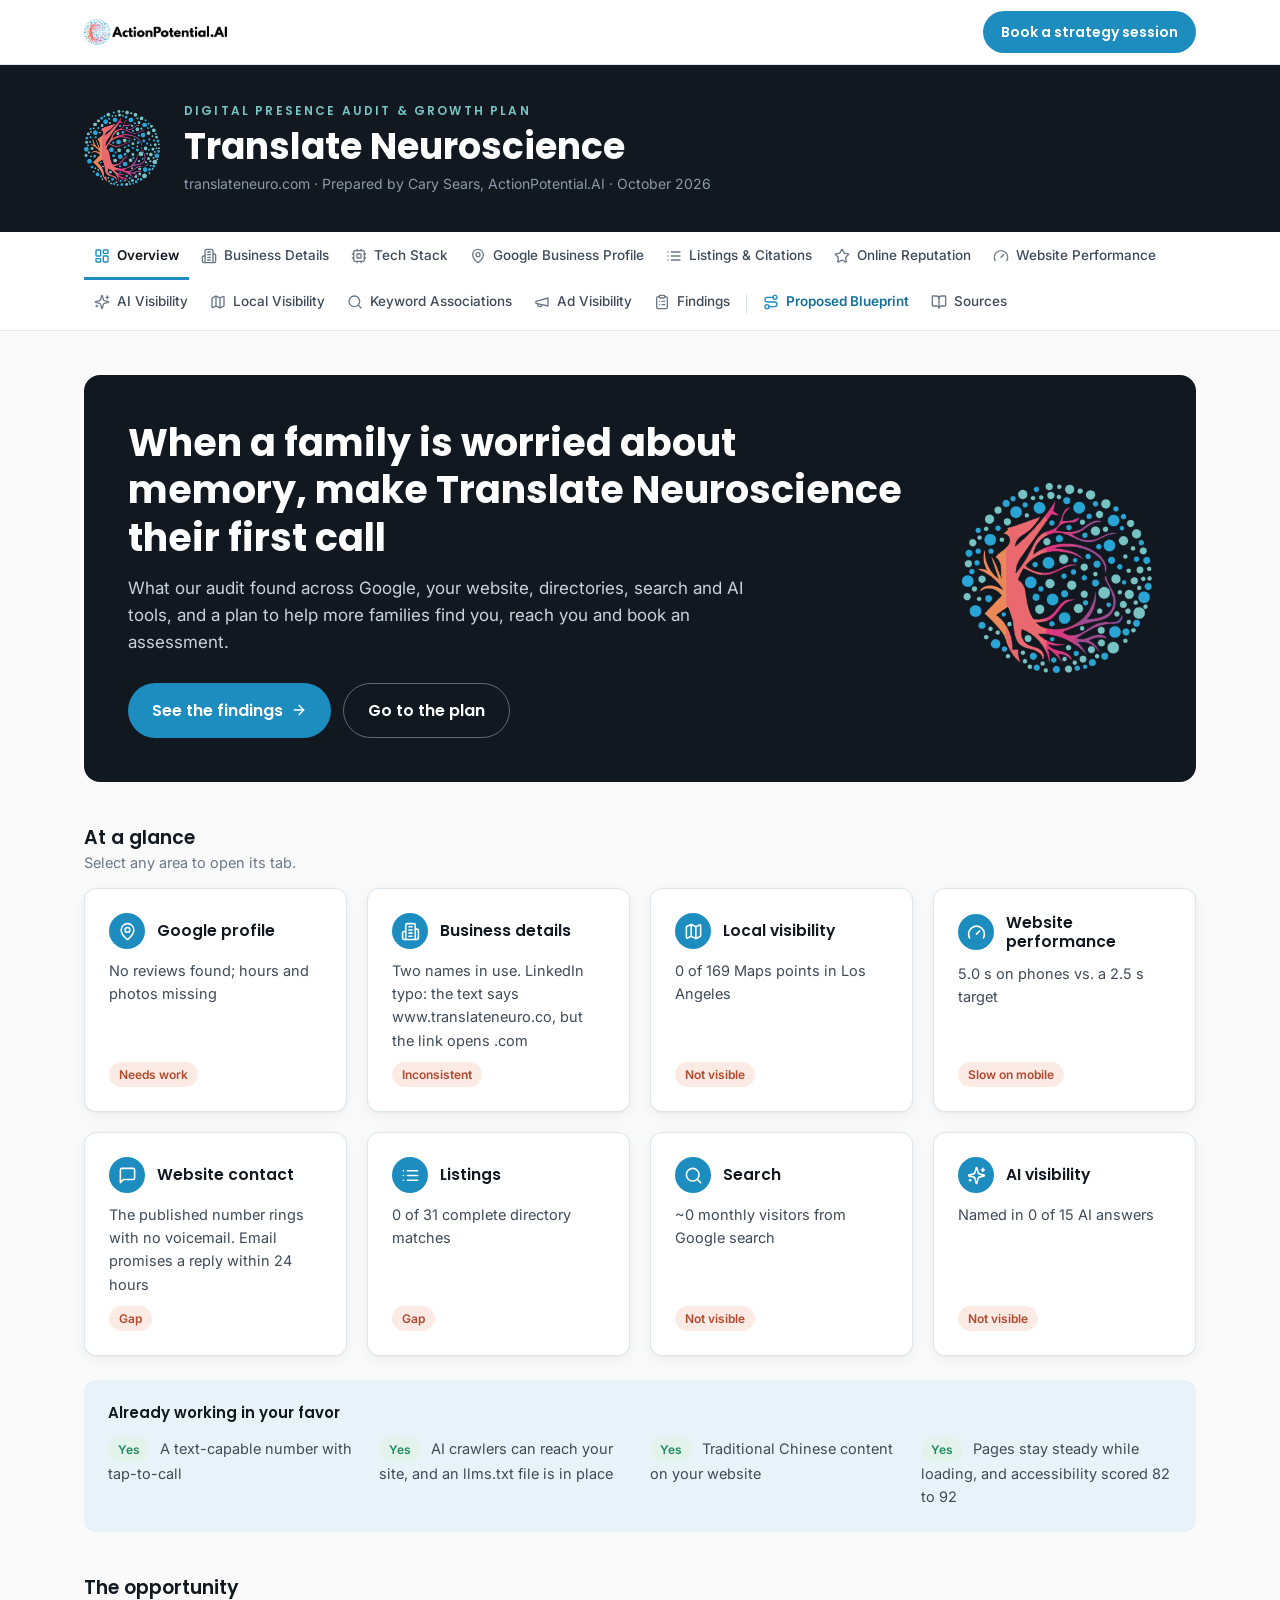
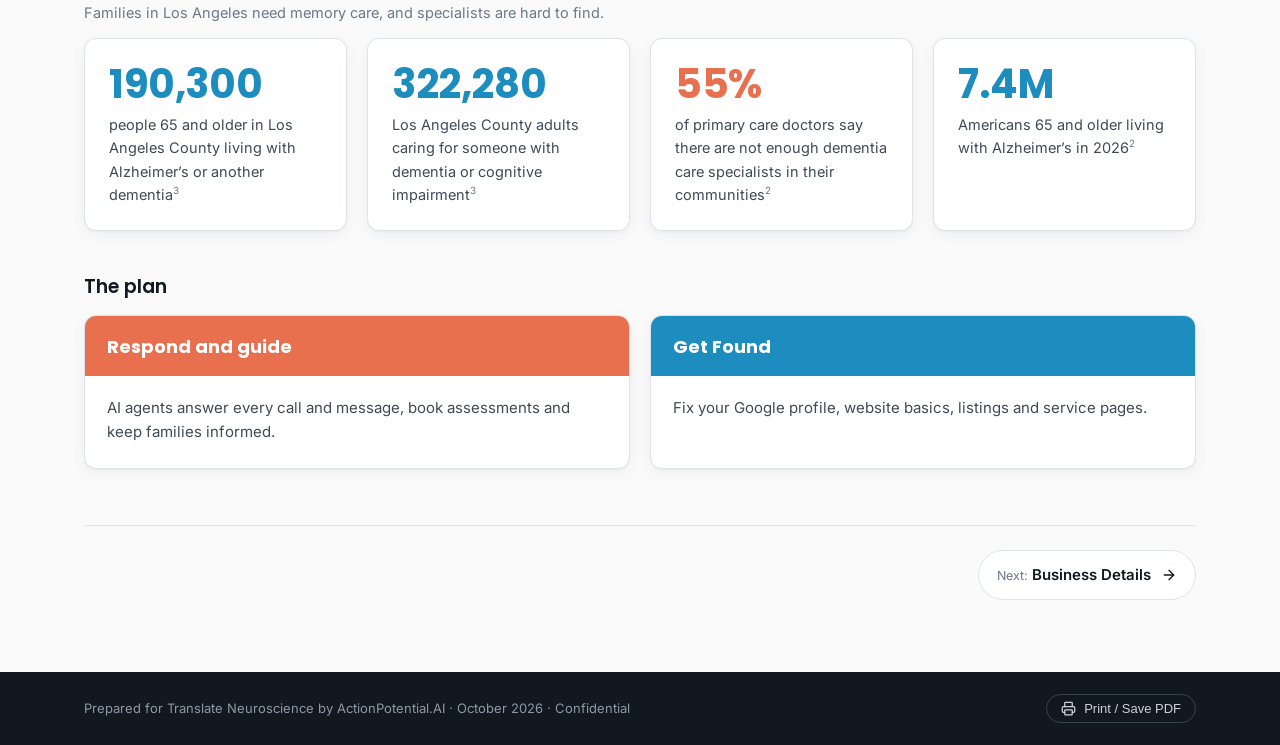
==== index.html @ d9870abd "Get Found banner: 'neurological care' only '...respect how patients actually search for psychiatric " ====
<!doctype html>
<html lang="en" class="no-js">
<head>
  <meta charset="utf-8">
  <meta name="viewport" content="width=device-width, initial-scale=1">
  <title>Translate Neuroscience · Audit &amp; Growth Plan · ActionPotential.AI</title>
  <meta name="description" content="Digital presence audit and growth plan for Translate Neuroscience, prepared by ActionPotential.AI.">
  <meta name="robots" content="noindex, nofollow, noarchive">
  <meta property="og:title" content="Translate Neuroscience · Audit & Growth Plan">
  <meta property="og:description" content="Audit findings and a plan to help more families find, reach and book Translate Neuroscience.">
  <meta property="og:type" content="website">
  <link rel="icon" type="image/png" href="assets/img/mark.png">
  <link rel="preconnect" href="https://fonts.googleapis.com">
  <link rel="preconnect" href="https://fonts.gstatic.com" crossorigin>
  <link href="https://fonts.googleapis.com/css2?family=Inter:wght@400;500;600&family=Poppins:wght@600;700&display=swap" rel="stylesheet">
  <link rel="stylesheet" href="assets/css/styles.css">
</head>
<body>

<!-- ICON SPRITE (Lucide, ISC license). Use: <svg class="icon"><use href="#i-NAME"/></svg> -->
<svg xmlns="http://www.w3.org/2000/svg" style="display:none" aria-hidden="true">
  <symbol id="i-layout-dashboard" viewBox="0 0 24 24"><rect width="7" height="9" x="3" y="3" rx="1" /> <rect width="7" height="5" x="14" y="3" rx="1" /> <rect width="7" height="9" x="14" y="12" rx="1" /> <rect width="7" height="5" x="3" y="16" rx="1" /></symbol>
  <symbol id="i-building-2" viewBox="0 0 24 24"><path d="M6 22V4a2 2 0 0 1 2-2h8a2 2 0 0 1 2 2v18Z" /> <path d="M6 12H4a2 2 0 0 0-2 2v6a2 2 0 0 0 2 2h2" /> <path d="M18 9h2a2 2 0 0 1 2 2v9a2 2 0 0 1-2 2h-2" /> <path d="M10 6h4" /> <path d="M10 10h4" /> <path d="M10 14h4" /> <path d="M10 18h4" /></symbol>
  <symbol id="i-cpu" viewBox="0 0 24 24"><rect width="16" height="16" x="4" y="4" rx="2" /> <rect width="6" height="6" x="9" y="9" rx="1" /> <path d="M15 2v2" /> <path d="M15 20v2" /> <path d="M2 15h2" /> <path d="M2 9h2" /> <path d="M20 15h2" /> <path d="M20 9h2" /> <path d="M9 2v2" /> <path d="M9 20v2" /></symbol>
  <symbol id="i-map-pin" viewBox="0 0 24 24"><path d="M20 10c0 4.993-5.539 10.193-7.399 11.799a1 1 0 0 1-1.202 0C9.539 20.193 4 14.993 4 10a8 8 0 0 1 16 0" /> <circle cx="12" cy="10" r="3" /></symbol>
  <symbol id="i-list" viewBox="0 0 24 24"><path d="M3 12h.01" /> <path d="M3 18h.01" /> <path d="M3 6h.01" /> <path d="M8 12h13" /> <path d="M8 18h13" /> <path d="M8 6h13" /></symbol>
  <symbol id="i-star" viewBox="0 0 24 24"><path d="M11.525 2.295a.53.53 0 0 1 .95 0l2.31 4.679a2.123 2.123 0 0 0 1.595 1.16l5.166.756a.53.53 0 0 1 .294.904l-3.736 3.638a2.123 2.123 0 0 0-.611 1.878l.882 5.14a.53.53 0 0 1-.771.56l-4.618-2.428a2.122 2.122 0 0 0-1.973 0L6.396 21.01a.53.53 0 0 1-.77-.56l.881-5.139a2.122 2.122 0 0 0-.611-1.879L2.16 9.795a.53.53 0 0 1 .294-.906l5.165-.755a2.122 2.122 0 0 0 1.597-1.16z" /></symbol>
  <symbol id="i-gauge" viewBox="0 0 24 24"><path d="m12 14 4-4" /> <path d="M3.34 19a10 10 0 1 1 17.32 0" /></symbol>
  <symbol id="i-sparkles" viewBox="0 0 24 24"><path d="M9.937 15.5A2 2 0 0 0 8.5 14.063l-6.135-1.582a.5.5 0 0 1 0-.962L8.5 9.936A2 2 0 0 0 9.937 8.5l1.582-6.135a.5.5 0 0 1 .963 0L14.063 8.5A2 2 0 0 0 15.5 9.937l6.135 1.581a.5.5 0 0 1 0 .964L15.5 14.063a2 2 0 0 0-1.437 1.437l-1.582 6.135a.5.5 0 0 1-.963 0z" /> <path d="M20 3v4" /> <path d="M22 5h-4" /> <path d="M4 17v2" /> <path d="M5 18H3" /></symbol>
  <symbol id="i-map" viewBox="0 0 24 24"><path d="M14.106 5.553a2 2 0 0 0 1.788 0l3.659-1.83A1 1 0 0 1 21 4.619v12.764a1 1 0 0 1-.553.894l-4.553 2.277a2 2 0 0 1-1.788 0l-4.212-2.106a2 2 0 0 0-1.788 0l-3.659 1.83A1 1 0 0 1 3 19.381V6.618a1 1 0 0 1 .553-.894l4.553-2.277a2 2 0 0 1 1.788 0z" /> <path d="M15 5.764v15" /> <path d="M9 3.236v15" /></symbol>
  <symbol id="i-search" viewBox="0 0 24 24"><circle cx="11" cy="11" r="8" /> <path d="m21 21-4.3-4.3" /></symbol>
  <symbol id="i-clipboard-list" viewBox="0 0 24 24"><rect width="8" height="4" x="8" y="2" rx="1" ry="1" /> <path d="M16 4h2a2 2 0 0 1 2 2v14a2 2 0 0 1-2 2H6a2 2 0 0 1-2-2V6a2 2 0 0 1 2-2h2" /> <path d="M12 11h4" /> <path d="M12 16h4" /> <path d="M8 11h.01" /> <path d="M8 16h.01" /></symbol>
  <symbol id="i-megaphone" viewBox="0 0 24 24"><path d="m3 11 18-5v12L3 14v-3z" /> <path d="M11.6 16.8a3 3 0 1 1-5.8-1.6" /></symbol>
  <symbol id="i-route" viewBox="0 0 24 24"><circle cx="6" cy="19" r="3" /> <path d="M9 19h8.5a3.5 3.5 0 0 0 0-7h-11a3.5 3.5 0 0 1 0-7H15" /> <circle cx="18" cy="5" r="3" /></symbol>
  <symbol id="i-book-open" viewBox="0 0 24 24"><path d="M12 7v14" /> <path d="M3 18a1 1 0 0 1-1-1V4a1 1 0 0 1 1-1h5a4 4 0 0 1 4 4 4 4 0 0 1 4-4h5a1 1 0 0 1 1 1v13a1 1 0 0 1-1 1h-6a3 3 0 0 0-3 3 3 3 0 0 0-3-3z" /></symbol>
  <symbol id="i-message-square" viewBox="0 0 24 24"><path d="M21 15a2 2 0 0 1-2 2H7l-4 4V5a2 2 0 0 1 2-2h14a2 2 0 0 1 2 2z" /></symbol>
  <symbol id="i-link" viewBox="0 0 24 24"><path d="M10 13a5 5 0 0 0 7.54.54l3-3a5 5 0 0 0-7.07-7.07l-1.72 1.71" /> <path d="M14 11a5 5 0 0 0-7.54-.54l-3 3a5 5 0 0 0 7.07 7.07l1.71-1.71" /></symbol>
  <symbol id="i-code-xml" viewBox="0 0 24 24"><path d="m18 16 4-4-4-4" /> <path d="m6 8-4 4 4 4" /> <path d="m14.5 4-5 16" /></symbol>
  <symbol id="i-phone" viewBox="0 0 24 24"><path d="M22 16.92v3a2 2 0 0 1-2.18 2 19.79 19.79 0 0 1-8.63-3.07 19.5 19.5 0 0 1-6-6 19.79 19.79 0 0 1-3.07-8.67A2 2 0 0 1 4.11 2h3a2 2 0 0 1 2 1.72 12.84 12.84 0 0 0 .7 2.81 2 2 0 0 1-.45 2.11L8.09 9.91a16 16 0 0 0 6 6l1.27-1.27a2 2 0 0 1 2.11-.45 12.84 12.84 0 0 0 2.81.7A2 2 0 0 1 22 16.92z" /></symbol>
  <symbol id="i-message-circle" viewBox="0 0 24 24"><path d="M7.9 20A9 9 0 1 0 4 16.1L2 22Z" /></symbol>
  <symbol id="i-globe" viewBox="0 0 24 24"><circle cx="12" cy="12" r="10" /> <path d="M12 2a14.5 14.5 0 0 0 0 20 14.5 14.5 0 0 0 0-20" /> <path d="M2 12h20" /></symbol>
  <symbol id="i-pen-line" viewBox="0 0 24 24"><path d="M12 20h9" /> <path d="M16.376 3.622a1 1 0 0 1 3.002 3.002L7.368 18.635a2 2 0 0 1-.855.506l-2.872.838a.5.5 0 0 1-.62-.62l.838-2.872a2 2 0 0 1 .506-.854z" /></symbol>
  <symbol id="i-inbox" viewBox="0 0 24 24"><polyline points="22 12 16 12 14 15 10 15 8 12 2 12" /> <path d="M5.45 5.11 2 12v6a2 2 0 0 0 2 2h16a2 2 0 0 0 2-2v-6l-3.45-6.89A2 2 0 0 0 16.76 4H7.24a2 2 0 0 0-1.79 1.11z" /></symbol>
  <symbol id="i-calendar-check" viewBox="0 0 24 24"><path d="M8 2v4" /> <path d="M16 2v4" /> <rect width="18" height="18" x="3" y="4" rx="2" /> <path d="M3 10h18" /> <path d="m9 16 2 2 4-4" /></symbol>
  <symbol id="i-users" viewBox="0 0 24 24"><path d="M16 21v-2a4 4 0 0 0-4-4H6a4 4 0 0 0-4 4v2" /> <circle cx="9" cy="7" r="4" /> <path d="M22 21v-2a4 4 0 0 0-3-3.87" /> <path d="M16 3.13a4 4 0 0 1 0 7.75" /></symbol>
  <symbol id="i-heart-handshake" viewBox="0 0 24 24"><path d="M19 14c1.49-1.46 3-3.21 3-5.5A5.5 5.5 0 0 0 16.5 3c-1.76 0-3 .5-4.5 2-1.5-1.5-2.74-2-4.5-2A5.5 5.5 0 0 0 2 8.5c0 2.3 1.5 4.05 3 5.5l7 7Z" /> <path d="M12 5 9.04 7.96a2.17 2.17 0 0 0 0 3.08c.82.82 2.13.85 3 .07l2.07-1.9a2.82 2.82 0 0 1 3.79 0l2.96 2.66" /> <path d="m18 15-2-2" /> <path d="m15 18-2-2" /></symbol>
  <symbol id="i-refresh-cw" viewBox="0 0 24 24"><path d="M3 12a9 9 0 0 1 9-9 9.75 9.75 0 0 1 6.74 2.74L21 8" /> <path d="M21 3v5h-5" /> <path d="M21 12a9 9 0 0 1-9 9 9.75 9.75 0 0 1-6.74-2.74L3 16" /> <path d="M8 16H3v5" /></symbol>
  <symbol id="i-bell" viewBox="0 0 24 24"><path d="M6 8a6 6 0 0 1 12 0c0 7 3 9 3 9H3s3-2 3-9" /> <path d="M10.3 21a1.94 1.94 0 0 0 3.4 0" /></symbol>
  <symbol id="i-stethoscope" viewBox="0 0 24 24"><path d="M11 2v2" /> <path d="M5 2v2" /> <path d="M5 3H4a2 2 0 0 0-2 2v4a6 6 0 0 0 12 0V5a2 2 0 0 0-2-2h-1" /> <path d="M8 15a6 6 0 0 0 12 0v-3" /> <circle cx="20" cy="10" r="2" /></symbol>
  <symbol id="i-languages" viewBox="0 0 24 24"><path d="m5 8 6 6" /> <path d="m4 14 6-6 2-3" /> <path d="M2 5h12" /> <path d="M7 2h1" /> <path d="m22 22-5-10-5 10" /> <path d="M14 18h6" /></symbol>
  <symbol id="i-check" viewBox="0 0 24 24"><path d="M20 6 9 17l-5-5" /></symbol>
  <symbol id="i-minus" viewBox="0 0 24 24"><path d="M5 12h14" /></symbol>
  <symbol id="i-headset" viewBox="0 0 24 24"><path d="M3 11h3a2 2 0 0 1 2 2v3a2 2 0 0 1-2 2H5a2 2 0 0 1-2-2v-5Zm0 0a9 9 0 1 1 18 0m0 0v5a2 2 0 0 1-2 2h-1a2 2 0 0 1-2-2v-3a2 2 0 0 1 2-2h3Z" /> <path d="M21 16v2a4 4 0 0 1-4 4h-5" /></symbol>
  <symbol id="i-wrench" viewBox="0 0 24 24"><path d="M14.7 6.3a1 1 0 0 0 0 1.4l1.6 1.6a1 1 0 0 0 1.4 0l3.77-3.77a6 6 0 0 1-7.94 7.94l-6.91 6.91a2.12 2.12 0 0 1-3-3l6.91-6.91a6 6 0 0 1 7.94-7.94l-3.76 3.76z" /></symbol>
  <symbol id="i-chart-line" viewBox="0 0 24 24"><path d="M3 3v16a2 2 0 0 0 2 2h16" /> <path d="m19 9-5 5-4-4-3 3" /></symbol>
  <symbol id="i-shield-check" viewBox="0 0 24 24"><path d="M20 13c0 5-3.5 7.5-7.66 8.95a1 1 0 0 1-.67-.01C7.5 20.5 4 18 4 13V6a1 1 0 0 1 1-1c2 0 4.5-1.2 6.24-2.72a1.17 1.17 0 0 1 1.52 0C14.51 3.81 17 5 19 5a1 1 0 0 1 1 1z" /> <path d="m9 12 2 2 4-4" /></symbol>
  <symbol id="i-clock" viewBox="0 0 24 24"><circle cx="12" cy="12" r="10" /> <polyline points="12 6 12 12 16 14" /></symbol>
  <symbol id="i-image" viewBox="0 0 24 24"><rect width="18" height="18" x="3" y="3" rx="2" /> <circle cx="9" cy="9" r="2" /> <path d="m21 15-3.086-3.086a2 2 0 0 0-2.828 0L6 21" /></symbol>
  <symbol id="i-circle-help" viewBox="0 0 24 24"><circle cx="12" cy="12" r="10" /> <path d="M9.09 9a3 3 0 0 1 5.83 1c0 2-3 3-3 3" /> <path d="M12 17h.01" /></symbol>
  <symbol id="i-badge-check" viewBox="0 0 24 24"><path d="M3.85 8.62a4 4 0 0 1 4.78-4.77 4 4 0 0 1 6.74 0 4 4 0 0 1 4.78 4.78 4 4 0 0 1 0 6.74 4 4 0 0 1-4.77 4.78 4 4 0 0 1-6.75 0 4 4 0 0 1-4.78-4.77 4 4 0 0 1 0-6.76Z" /> <path d="m9 12 2 2 4-4" /></symbol>
  <symbol id="i-share-2" viewBox="0 0 24 24"><circle cx="18" cy="5" r="3" /> <circle cx="6" cy="12" r="3" /> <circle cx="18" cy="19" r="3" /> <line x1="8.59" x2="15.42" y1="13.51" y2="17.49" /> <line x1="15.41" x2="8.59" y1="6.51" y2="10.49" /></symbol>
  <symbol id="i-printer" viewBox="0 0 24 24"><path d="M6 18H4a2 2 0 0 1-2-2v-5a2 2 0 0 1 2-2h16a2 2 0 0 1 2 2v5a2 2 0 0 1-2 2h-2" /> <path d="M6 9V3a1 1 0 0 1 1-1h10a1 1 0 0 1 1 1v6" /> <rect x="6" y="14" width="12" height="8" rx="1" /></symbol>
  <symbol id="i-arrow-right" viewBox="0 0 24 24"><path d="M5 12h14" /> <path d="m12 5 7 7-7 7" /></symbol>
  <symbol id="i-arrow-left" viewBox="0 0 24 24"><path d="m12 19-7-7 7-7" /> <path d="M19 12H5" /></symbol>
</svg>

<!-- ===================== HEADER ===================== -->
<div class="topbar">
  <div class="wrap">
    <a class="logo" href="#overview" aria-label="ActionPotential.AI, go to Overview"><img src="assets/img/logo-wordmark.png" alt="ActionPotential.AI" width="800" height="145"></a>
    <a class="btn" href="https://link.actionpotential.ai/widget/booking/ksD7NPYqg5JoFugUIJnm" target="_blank" rel="noopener">Book a strategy session</a>
  </div>
</div>

<header class="client-band">
  <div class="wrap">
    <img class="mark" src="assets/img/mark.png" alt="" width="300" height="299">
    <div>
      <div class="kicker">Digital presence audit &amp; growth plan</div>
      <h1>Translate Neuroscience</h1>
      <p class="meta">translateneuro.com · Prepared by Cary Sears, ActionPotential.AI · October 2026</p>
    </div>
  </div>
</header>

<!-- ===================== TABS ===================== -->
<div class="tabs">
  <div class="wrap">
    <div class="tablist" role="tablist" aria-label="Report sections">
      <a class="tab" role="tab" href="#overview"><svg class="icon"><use href="#i-layout-dashboard"/></svg>Overview</a>
      <a class="tab" role="tab" href="#business"><svg class="icon"><use href="#i-building-2"/></svg>Business Details</a>
      <a class="tab" role="tab" href="#tech"><svg class="icon"><use href="#i-cpu"/></svg>Tech Stack</a>
      <a class="tab" role="tab" href="#gbp"><svg class="icon"><use href="#i-map-pin"/></svg>Google Business Profile</a>
      <a class="tab" role="tab" href="#listings"><svg class="icon"><use href="#i-list"/></svg>Listings &amp; Citations</a>
      <a class="tab" role="tab" href="#reputation"><svg class="icon"><use href="#i-star"/></svg>Online Reputation</a>
      <a class="tab" role="tab" href="#performance"><svg class="icon"><use href="#i-gauge"/></svg>Website Performance</a>
      <a class="tab" role="tab" href="#ai"><svg class="icon"><use href="#i-sparkles"/></svg>AI Visibility</a>
      <a class="tab" role="tab" href="#local"><svg class="icon"><use href="#i-map"/></svg>Local Visibility</a>
      <a class="tab" role="tab" href="#keywords"><svg class="icon"><use href="#i-search"/></svg>Keyword Associations</a>
      <a class="tab" role="tab" href="#ads"><svg class="icon"><use href="#i-megaphone"/></svg>Ad Visibility</a>
      <a class="tab" role="tab" href="#findings"><svg class="icon"><use href="#i-clipboard-list"/></svg>Findings</a>
      <span class="tab-sep" aria-hidden="true"></span>
      <a class="tab plan" role="tab" href="#blueprint"><svg class="icon"><use href="#i-route"/></svg>Proposed Blueprint</a>
      <a class="tab" role="tab" href="#sources"><svg class="icon"><use href="#i-book-open"/></svg>Sources</a>
    </div>
  </div>
</div>

<main>
<div class="wrap">

<!-- =========================================================
     TAB 1 · OVERVIEW
     ========================================================= -->
<section class="panel" id="overview" role="tabpanel">
  <div class="feature">
    <div>
      <h2>When a family is worried about memory, make Translate Neuroscience their first call</h2>
      <p>What our audit found across Google, your website, directories, search and AI tools, and a plan to help more families find you, reach you and book an assessment.</p>
      <div class="actions">
        <a class="btn btn-lg" href="#findings">See the findings <svg class="icon"><use href="#i-arrow-right"/></svg></a>
        <a class="btn btn-lg btn-ghost" href="#blueprint">Go to the plan</a>
      </div>
    </div>
    <img class="mark" src="assets/img/mark.png" alt="" width="300" height="299">
  </div>

  <div class="block">
    <h3 class="block-title">At a glance<small>Select any area to open its tab.</small></h3>
    <div class="grid g-4">
      <a class="card glance" href="#gbp"><div class="gh"><span class="ic sm"><svg class="icon"><use href="#i-map-pin"/></svg></span><h3>Google profile</h3></div><p>No reviews found; hours and photos missing</p><span class="pill warn">Needs work</span></a>
      <a class="card glance" href="#business"><div class="gh"><span class="ic sm"><svg class="icon"><use href="#i-building-2"/></svg></span><h3>Business details</h3></div><p>Two names in use. LinkedIn typo: the text says www.translateneuro.co, but the link opens .com</p><span class="pill warn">Inconsistent</span></a>
      <a class="card glance" href="#local"><div class="gh"><span class="ic sm"><svg class="icon"><use href="#i-map"/></svg></span><h3>Local visibility</h3></div><p>0 of 169 Maps points in Los Angeles</p><span class="pill warn">Not visible</span></a>
      <a class="card glance" href="#performance"><div class="gh"><span class="ic sm"><svg class="icon"><use href="#i-gauge"/></svg></span><h3>Website performance</h3></div><p>5.0&nbsp;s on phones vs. a 2.5&nbsp;s target</p><span class="pill warn">Slow on mobile</span></a>
      <a class="card glance" href="#business"><div class="gh"><span class="ic sm"><svg class="icon"><use href="#i-message-square"/></svg></span><h3>Website contact</h3></div><p>The published number rings with no voicemail. Email promises a reply within 24 hours</p><span class="pill warn">Gap</span></a>
      <a class="card glance" href="#listings"><div class="gh"><span class="ic sm"><svg class="icon"><use href="#i-list"/></svg></span><h3>Listings</h3></div><p>0 of 31 complete directory matches</p><span class="pill warn">Gap</span></a>
      <a class="card glance" href="#keywords"><div class="gh"><span class="ic sm"><svg class="icon"><use href="#i-search"/></svg></span><h3>Search</h3></div><p>~0 monthly visitors from Google search</p><span class="pill warn">Not visible</span></a>
      <a class="card glance" href="#ai"><div class="gh"><span class="ic sm"><svg class="icon"><use href="#i-sparkles"/></svg></span><h3>AI visibility</h3></div><p>Named in 0 of 15 AI answers</p><span class="pill warn">Not visible</span></a>
    </div>

    <div class="why mt-24">
      <h3>Already working in your favor</h3>
      <div class="grid g-4 strengths">
        <p><span class="pill ok">Yes</span> A text-capable number with tap-to-call</p>
        <p><span class="pill ok">Yes</span> AI crawlers can reach your site, and an llms.txt file is in place</p>
        <p><span class="pill ok">Yes</span> Traditional Chinese content on your website</p>
        <p><span class="pill ok">Yes</span> Pages stay steady while loading, and accessibility scored 82 to 92</p>
      </div>
    </div>
  </div>

  <div class="block">
    <h3 class="block-title">The opportunity<small>Families in Los Angeles need memory care, and specialists are hard to find.</small></h3>
    <div class="grid g-4">
      <div class="card stat"><div class="num">190,300</div><div class="label">people 65 and older in Los Angeles County living with Alzheimer’s or another dementia<sup>3</sup></div></div>
      <div class="card stat"><div class="num">322,280</div><div class="label">Los Angeles County adults caring for someone with dementia or cognitive impairment<sup>3</sup></div></div>
      <div class="card stat coral"><div class="num">55%</div><div class="label">of primary care doctors say there are not enough dementia care specialists in their communities<sup>2</sup></div></div>
      <div class="card stat"><div class="num">7.4M</div><div class="label">Americans 65 and older living with Alzheimer’s in 2026<sup>2</sup></div></div>
    </div>
  </div>

  <div class="block">
    <h3 class="block-title">The plan</h3>
    <div class="grid g-2">
      <a class="stage-card s1" href="#blueprint"><div class="head"><h3>Respond and guide</h3></div><div class="content"><p>AI agents answer every call and message, book assessments and keep families informed.</p></div></a>
      <a class="stage-card s2" href="#blueprint"><div class="head"><h3>Get Found</h3></div><div class="content"><p>Fix your Google profile, website basics, listings and service pages.</p></div></a>
    </div>
  </div>

</section>

<!-- =========================================================
     TAB 2 · BUSINESS DETAILS
     ========================================================= -->
<section class="panel" id="business" role="tabpanel">
  <div class="panel-head">
    <div class="eyebrow">From your audit <span class="sep">·</span> Business details</div>
    <h2 class="biz-lead"><span class="biz-lead-line">Business-critical information includes key details that can significantly affect a practice’s performance and reputation.</span><span class="biz-lead-line biz-lead-sub">Here’s a short synopsis of some crucial elements:</span></h2>
  </div>

  <div class="block">
    <h3 class="block-title">Website contact and patient access</h3>
    <div class="split-even">
      <ul class="checks">
        <li class="yes"><span class="mk"><svg class="icon"><use href="#i-check"/></svg></span>Phone number is easy to find</li>
        <li class="yes"><span class="mk"><svg class="icon"><use href="#i-check"/></svg></span>Tap-to-call works on phones</li>
        <li class="yes"><span class="mk"><svg class="icon"><use href="#i-check"/></svg></span>Business number can receive text messages</li>
        <li class="no"><span class="mk"><svg class="icon"><use href="#i-minus"/></svg></span>Chat on your website</li>
        <li class="no"><span class="mk"><svg class="icon"><use href="#i-minus"/></svg></span>An inquiry form visitors can find</li>
        <li class="no"><span class="mk"><svg class="icon"><use href="#i-minus"/></svg></span>A “request an assessment” or booking button</li>
        <li class="no"><span class="mk"><svg class="icon"><use href="#i-minus"/></svg></span>A clear next step on the homepage</li>
        <li class="no"><span class="mk"><svg class="icon"><use href="#i-minus"/></svg></span>Hours are listed as Monday–Friday, 9:00 AM–5:00 PM, with no time zone</li>
        <li class="no"><span class="mk"><svg class="icon"><use href="#i-minus"/></svg></span>A call to (619) 630-8676 goes unanswered and reaches no voicemail.</li>
        <li class="no"><span class="mk"><svg class="icon"><use href="#i-minus"/></svg></span>The contact email, info@translateneuro.com, says “We respond within 24 hours”</li>
      </ul>
      <div class="why">
        <h3>Why it matters</h3>
        <p>Prospective patients or their family members often have questions before they are ready to schedule a consultation. They may be searching the web after hours.</p>
        <p class="mt-16">How fast that first reply comes decides whether you reach them while they are still looking. An MIT study<sup>5</sup> indicated that answering a new inquiry within an hour was nearly 7 times as likely to become a real consultative conversation as waiting another hour, and more than 60 times as likely as waiting 24 hours or longer. The odds of qualifying a lead drop 21-fold if the response time stretches to 30 minutes instead of 5 minutes. The likelihood of connecting with and qualifying a lead decreases by more than 10 times within the first hour of submission. A promise of a reply within 24 hours sits at the slow end of that range, and a number that only rings gives a family no way to leave a message. And when visitors cannot get an immediate response or quickly find what they came for, they rarely wait around: Nielsen Norman Group research found that users typically abandon a web page within 10 to 20 seconds unless it quickly shows them what they are looking for.<sup>14</sup></p>
        <p class="mt-16">AI engines also look for the same things. Our scan rated “send an inquiry” and “book a consultation” as not ready, while “find the phone number” and “start a call” were ready.</p>
        <p class="mt-16">An AI voice agent can answer the phone 24 hours a day, 7 days a week, 365 days a year. On the website, a voice and text concierge can answer immediately, on the same 24/7/365 schedule. Both can answer approved questions, book appointments and follow your escalation protocol. The setup is HIPAA compliant. A HIPAA-compliant web form can respond as soon as someone submits it, so a family is not left hoping for an email back. An embedded calendar lets them schedule a consultation on the site.</p>
      </div>
    </div>
  </div>

  <div class="block">
    <h3 class="block-title">Business identity<small>Critical business contact details that customers use to find and connect with your business. Accurate and consistent information across all touchpoints builds trust and improves customer accessibility. Google, your website and LinkedIn describe the practice in different ways. Google, directories and AI tools match up these details to decide whether listings belong to the same business. When they differ, it is harder for them to connect the pieces.</small></h3>
    <div class="table-wrap">
      <table class="wide">
        <thead><tr><th>Detail</th><th>Website</th><th>Google profile</th><th>LinkedIn</th></tr></thead>
        <tbody>
          <tr><td><span class="area">Name</span></td><td>Translate Neuroscience</td><td>Translate Neuro</td><td>Translate Neuroscience</td></tr>
          <tr><td><span class="area">Web address</span></td><td>translateneuro.com</td><td>translateneuro.com</td><td><a href="https://translateneuro.com/" target="_blank" rel="noopener">www.translateneuro.co</a> — typo; this link opens the .com page</td></tr>
          <tr><td><span class="area">Location</span></td><td>To confirm</td><td>Map pin in the central Sierra Nevada, about 230 miles from USC</td><td>To confirm</td></tr>
          <tr><td><span class="area">How it’s described</span></td><td>Memory assessment, cognitive rehabilitation, brain-health coaching, GUIDE caregiver support</td><td>Category: Health consultant</td><td>Category: Wellness and Fitness Services. Description: Wellness and Fitness Services</td></tr>
        </tbody>
      </table>
    </div>
    <div class="grid g-2 mt-20">
      <div class="card tile"><div class="ic"><svg class="icon"><use href="#i-building-2"/></svg></div><div><h3>LinkedIn</h3><p>Company page found. Typo: the website text says www.translateneuro.co, but the link opens translateneuro.com. Category and description: Wellness and Fitness Services.</p></div></div>
      <div class="card tile"><div class="ic"><svg class="icon"><use href="#i-share-2"/></svg></div><div><h3>Facebook</h3><p>No page found in our search, so no Facebook listing for families or referral partners.</p></div></div>
    </div>
  </div>

</section>

<!-- =========================================================
     TAB 3 · TECH STACK
     ========================================================= -->
<section class="panel" id="tech" role="tabpanel">
  <div class="panel-head">
    <div class="eyebrow">From your audit <span class="sep">·</span> Tech stack</div>
    <h2>Evaluate the foundational tools driving your online marketing efforts.</h2>
    <p class="intro">A robust digital marketing infrastructure is crucial for measuring performance, understanding your audience, and maximizing the return on your marketing investments.</p>
  </div>

  <div class="block">
    <div>
      <h3 class="block-title">Measurement and tracking</h3>
      <ul class="checks">
        <li class="no detail"><span class="mk"><svg class="icon"><use href="#i-minus"/></svg></span><div class="ck"><span class="ck-title">Website analytics (Google Analytics)</span><p>Your website is missing Google Analytics tracking. Without it, you’re potentially missing out on valuable insights about your website visitors, their behaviour, and your site’s performance.</p></div><span class="st">Not detected</span></li>
        <li class="no detail"><span class="mk"><svg class="icon"><use href="#i-minus"/></svg></span><div class="ck"><span class="ck-title">Google Tag Manager</span><p>We noticed that Google Tag Manager is not implemented on your website. This tool could streamline your marketing efforts and make it easier to deploy and manage various tracking codes.</p></div><span class="st">Not detected</span></li>
        <li class="no detail"><span class="mk"><svg class="icon"><use href="#i-minus"/></svg></span><div class="ck"><span class="ck-title">Google Ads campaigns*</span><p>We detected that your business is not currently running any Google Ads campaigns. This means you may be missing out on valuable opportunities to reach potential patients who are actively searching for your services online.</p></div><span class="st">None detected</span></li>
        <li class="no detail"><span class="mk"><svg class="icon"><use href="#i-minus"/></svg></span><div class="ck"><span class="ck-title">Google Ads pixel &amp; conversion tracking*</span><p>Your site lacks a Google Ads conversion tracking pixel. This could limit your ability to measure the ROI of your Google Ads campaigns and make data-driven decisions to improve performance.</p></div><span class="st">Not detected</span></li>
        <li class="no detail"><span class="mk"><svg class="icon"><use href="#i-minus"/></svg></span><div class="ck"><span class="ck-title">Meta Pixel*</span><p>The Meta Pixel is not detected on your site. This means you may be missing opportunities to optimize Meta ad campaigns and build more targeted audiences.</p></div><span class="st">Not detected</span></li>
        <li class="no detail"><span class="mk"><svg class="icon"><use href="#i-minus"/></svg></span><div class="ck"><span class="ck-title">Website hosting</span><p>We couldn’t detect your website hosted on any major providers such as WordPress or LeadConnector. Hosting choice directly impacts SEO, site speed, and uptime. Shifting to a reliable, performance-optimized platform can improve search rankings and overall site experience.</p></div><span class="st">Not identified</span></li>
      </ul>
    </div>
  </div>

  <div class="why row block">
    <h3>Why this matters</h3>
    <div class="item"><p><b>Measurement:</b> without analytics, there is no way to see how families find the site, which pages they read or where they leave.</p></div>
    <div class="item"><p><b>Privacy first:</b> on a healthcare site, any tracking needs a HIPAA review before it is added. We set up measurement that avoids sharing health details.</p></div>
    <div class="item"><p><b>Platform:</b> an unidentified platform is not a problem by itself. We will confirm who manages the site and what can be changed.</p></div>
  </div>

  <p class="source">*Only relevant if and when running ads on the specific platform(s).<br>What our scan could detect on translateneuro.com. “Not detected” means the scanner didn’t see it, not that it is definitely missing.</p>
</section>

<!-- =========================================================
     TAB 4 · GOOGLE BUSINESS PROFILE
     ========================================================= -->
<section class="panel" id="gbp" role="tabpanel">
  <div class="panel-head">
    <div class="eyebrow">From your audit <span class="sep">·</span> Google Business Profile</div>
    <h2>A complete and optimized Google listing makes it easier for prospective patients to find and trust your practice.</h2>
    <p class="intro">Your Google Business Profile is currently active and visible to customers, but missing some key information.</p>
  </div>

  <div class="block">
    <div class="label-row"><h3>Google business profile</h3><svg class="icon" style="color:var(--muted);width:16px;height:16px"><use href="#i-circle-help"/></svg><span class="pill med">50%</span></div>
    <p>Here’s what we found on the Google listing:</p>
    <div class="grid g-3 mt-20">
      <div class="card tile"><div class="ic"><svg class="icon"><use href="#i-map-pin"/></svg></div><div><h3>Business address</h3><p>Not applicable (service-based business)</p></div></div>
      <div class="card tile"><div class="ic"><svg class="icon"><use href="#i-globe"/></svg></div><div><h3>Business website</h3><p><span class="pill ok">Verified</span></p></div></div>
      <div class="card tile"><div class="ic"><svg class="icon"><use href="#i-image"/></svg></div><div><h3>Google photos</h3><p><span class="pill high">Not verified</span></p></div></div>
      <div class="card tile"><div class="ic"><svg class="icon"><use href="#i-clock"/></svg></div><div><h3>Operational hours</h3><p><span class="pill high">Not verified</span></p></div></div>
      <div class="card tile"><div class="ic"><svg class="icon"><use href="#i-phone"/></svg></div><div><h3>Phone number</h3><p><span class="pill ok">Verified</span></p></div></div>
    </div>
  </div>

  <div class="why row block">
    <h3>Why this matters</h3>
    <div class="item"><div class="num">2.7×</div><p>Customers are 2.7 times more likely to consider a business reputable when they find a complete Business Profile, and 70% more likely to visit and 50% more likely to consider purchasing from one.<sup>19</sup> Profile completeness also ranks among the leading local ranking factors,<sup>20</sup> on top of Google’s own relevance, distance and prominence signals.<sup>8</sup></p></div>
    <div class="item"><div class="num">Post regularly</div><p>Google Posts put updates, events and offers directly on your profile in Search and Maps, and Google says fresh updates help customers decide to visit.<sup>21</sup> Posting is not a ranking shortcut — its value is current, trustworthy information at the moment a family is choosing.</p></div>
    <div class="item"><div class="num">68%</div><p>of local business searches in Whitespark’s testing returned a Google AI Overview,<sup>23</sup> and BrightLocal found Google’s AI relies heavily on Business Profile details, often summarizing them even when it cites other sources.<sup>22</sup> A complete, accurate profile gives AI the right facts to repeat — and a reason to name you.</p></div>
    <div class="item"><div class="num">Book in place</div><p>Through an approved booking provider or an appointment link, patients can book directly from your profile on Search and Maps instead of hunting the website for a scheduler.<sup>24, 25</sup> Fewer steps between finding you and booking means fewer families lost along the way.</p></div>
  </div>

</section>

<!-- =========================================================
     TAB 5 · LISTINGS & CITATIONS
     ========================================================= -->
<section class="panel" id="listings" role="tabpanel">
  <div class="panel-head">
    <div class="eyebrow">From your audit <span class="sep">·</span> Listings &amp; citations</div>
    <h2>Directory listings: no complete matches on 31 platforms that feed Google, map apps and AI tools</h2>
  </div>

  <div class="block split">
    <div>
      <div class="grid g-3">
        <div class="card stat coral"><div class="num">0</div><div class="label">exact matches</div></div>
        <div class="card stat"><div class="num">4</div><div class="label">partial matches</div></div>
        <div class="card stat coral"><div class="num">27</div><div class="label">no matching record</div></div>
      </div>
      <div class="card mt-20">
        <div class="label-row"><span class="pill blue">Partial (4)</span></div>
        <p class="list-inline">Google, ShowMeLocal, Brownbook, YP.com. Each showed your phone number; only Google showed a name, and none showed an address.</p>
        <div class="label-row mt-20"><span class="pill warn">No matching record (27)</span></div>
        <p class="list-inline">Facebook, Yelp, Tellows, Cylex, Hotfrog, N49, iGlobal, MyLocalServices, USCity, Navmii, WhereTo, AroundMe, MerchantCircle, Tupalo, CitySquares, Chamber of Commerce, 8coupons, eLocal, GoLocal247, YellowPages, Opendi, iBegin, EZlocal, Property Capsule, Hours.com, Judy’s Book, Acompio</p>
      </div>
    </div>
    <div class="why">
      <h3>Why this matters</h3>
      <div class="item"><div class="num">Prominence</div><p>Google ranks local businesses partly on how well-known they are across the web.<sup>8</sup></p></div>
      <div class="item"><div class="num">62%</div><p>of consumers would avoid a business if they found incorrect information about it online.<sup>9</sup></p></div>
      <div class="item"><div class="num">Health directories</div><p>When families asked AI tools for a dementia specialist, the answers pointed to Healthgrades, Zocdoc and Vitals. Those are the listings to prioritize.<sup>1</sup></p></div>
      <div class="item"><div class="num">Start here</div><p>Prioritize those listings: Google first, then Healthgrades, Zocdoc and Vitals, then the major general directories such as Facebook and Yelp. The rest follow — not all 31 platforms need fixing at once.</p></div>
      <div class="item"><div class="num">One version everywhere</div><p>Correct, consistent information across directories is imperative: the same name, phone number, website and description on every platform. When details differ, Google, map apps and AI tools cannot be sure the listings describe the same practice, and families lose trust.<sup>9</sup></p></div>
    </div>
  </div>

</section>

<!-- =========================================================
     TAB 6 · ONLINE REPUTATION
     ========================================================= -->
<section class="panel" id="reputation" role="tabpanel">
  <div class="panel-head">
    <div class="eyebrow">From your audit <span class="sep">·</span> Online reputation</div>
    <h2>Reviews: none found yet, so every review you earn now counts</h2>
    <p class="intro">Our scan found no Google reviews on your profile. That says nothing about the care you provide; it means families and Google have nothing to go on yet.</p>
  </div>

  <div class="block split">
    <div class="grid g-2">
      <div class="card stat coral"><div class="num">0</div><div class="label">Google reviews found in our scan</div></div>
      <div class="card stat coral"><div class="num">0</div><div class="label">other review sites with a matching listing (Yelp and Facebook showed no record)</div></div>
      <div class="card tile" style="grid-column: 1 / -1"><div class="ic"><svg class="icon"><use href="#i-star"/></svg></div><div><h3>What reviews do for you</h3><p>Google says review count and rating factor into local ranking.<sup>8</sup> Reviews also give families, and AI tools, words to describe you in your patients’ own language.</p></div></div>
    </div>
    <div class="why">
      <h3>A review process built for healthcare</h3>
      <ul class="bullets">
        <li>Invite feedback by text or email after visits, at a moment you choose.</li>
        <li>No incentives, and no filtering who gets asked.</li>
        <li>Replies thank the reviewer without confirming that anyone is a patient or mentioning care details.</li>
        <li>Once reviews come in, show them on your website and Google profile.</li>
      </ul>
    </div>
  </div>

  <div class="why row block">
    <h3>Why this matters</h3>
    <div class="item"><div class="num">Local rankings</div><p>Google says review count and rating factor into local ranking.<sup>8</sup> Whitespark’s 2026 ranking-factor research puts high Google ratings 6th, quantity of Google reviews 9th and recency of reviews 11th out of 187 local pack factors — so a steady flow of new reviews counts, not a one-time burst.<sup>20</sup></p></div>
    <div class="item"><div class="num">71%</div><p>of consumers always or regularly read online reviews when browsing for local businesses, and only 4% never do.<sup>26</sup> For care specifically, nearly 1 in 2 patients regularly read reviews before booking an appointment, and half say having no reviews is as concerning as having negative ones.<sup>27</sup> Right now, families making that check find nothing.</p></div>
    <div class="item"><div class="num">AI listens too</div><p>AI search tools draw on business listings and review platforms, surfacing and summarizing what customers say in their answers.<sup>22</sup> Reviews give AI patient-language proof of what you do well. With zero reviews on Google and no matching listing on Yelp or Facebook, there is no patient voice for AI — or for Google — to quote, while competitors’ reviews can be.</p></div>
  </div>

</section>

<!-- =========================================================
     TAB 7 · WEBSITE PERFORMANCE
     ========================================================= -->
<section class="panel" id="performance" role="tabpanel">
  <div class="panel-head">
    <div class="eyebrow">From your audit <span class="sep">·</span> Website performance</div>
    <h2>Website performance: fast on desktop, held back on mobile</h2>
    <p class="intro">Google PageSpeed Insights (Lighthouse 13.5.0) tested translateneuro.com on October 27, 2026. Desktop scores are strong; on mobile, the main content takes too long to appear, and a handful of fixes would lift every score at once.</p>
  </div>

  <div class="block grid g-2">
    <div class="card">
      <div class="label-row"><h3>Mobile</h3><span class="pill med">PageSpeed Insights</span></div>
      <div class="mt-16">
        <div class="meter mid" data-value="77" data-target="90">
          <div class="top"><span>Performance</span><b>77 <span class="t">target 90</span></b></div>
          <div class="bar"><div class="fill"></div><div class="target"></div></div>
        </div>
        <div class="meter mid" data-value="80" data-target="90">
          <div class="top"><span>Accessibility</span><b>80 <span class="t">target 90</span></b></div>
          <div class="bar"><div class="fill"></div><div class="target"></div></div>
        </div>
        <div class="meter pass" data-value="92" data-target="90">
          <div class="top"><span>Best Practices</span><b>92 <span class="t">target 90</span></b></div>
          <div class="bar"><div class="fill"></div><div class="target"></div></div>
        </div>
        <div class="meter pass" data-value="92" data-target="90">
          <div class="top"><span>SEO Basics</span><b>92 <span class="t">target 90</span></b></div>
          <div class="bar"><div class="fill"></div><div class="target"></div></div>
        </div>
      </div>
    </div>
    <div class="card">
      <div class="label-row"><h3>Desktop</h3><span class="pill blue">Lighthouse</span></div>
      <div class="mt-16">
        <div class="meter pass" data-value="96" data-target="90">
          <div class="top"><span>Performance</span><b>96 <span class="t">target 90</span></b></div>
          <div class="bar"><div class="fill"></div><div class="target"></div></div>
        </div>
        <div class="meter pass" data-value="90" data-target="90">
          <div class="top"><span>Accessibility</span><b>90 <span class="t">target 90</span></b></div>
          <div class="bar"><div class="fill"></div><div class="target"></div></div>
        </div>
        <div class="meter pass" data-value="92" data-target="90">
          <div class="top"><span>Best Practices</span><b>92 <span class="t">target 90</span></b></div>
          <div class="bar"><div class="fill"></div><div class="target"></div></div>
        </div>
        <div class="meter pass" data-value="92" data-target="90">
          <div class="top"><span>SEO Basics</span><b>92 <span class="t">target 90</span></b></div>
          <div class="bar"><div class="fill"></div><div class="target"></div></div>
        </div>
      </div>
      <p class="small mt-20">Same tests, desktop conditions: no throttled mobile network or phone CPU, so content paints much sooner.</p>
    </div>
  </div>

  <div class="block split">
    <div class="card">
      <h3>Lab metrics</h3>
      <div class="mt-20">
        <div class="meter" data-value="4.3" data-target="2.5">
          <div class="top"><span>Main content appears (mobile)</span><b>4.3&nbsp;s <span class="t">target 2.5&nbsp;s</span></b></div>
          <div class="bar"><div class="fill"></div><div class="target"></div></div>
        </div>
        <div class="meter pass" data-value="1.1" data-target="2.5">
          <div class="top"><span>Main content appears (desktop)</span><b>1.1&nbsp;s <span class="t">target 2.5&nbsp;s</span></b></div>
          <div class="bar"><div class="fill"></div><div class="target"></div></div>
        </div>
        <div class="meter" data-value="1.9" data-target="1.8">
          <div class="top"><span>First content appears (mobile)</span><b>1.9&nbsp;s <span class="t">target 1.8&nbsp;s</span></b></div>
          <div class="bar"><div class="fill"></div><div class="target"></div></div>
        </div>
        <div class="meter" data-value="7.2" data-target="3.4">
          <div class="top"><span>Page visibly fills in (mobile)</span><b>7.2&nbsp;s <span class="t">target 3.4&nbsp;s</span></b></div>
          <div class="bar"><div class="fill"></div><div class="target"></div></div>
        </div>
        <div class="meter pass" data-value="0" data-target="0.10">
          <div class="top"><span>Layout shift (mobile / desktop)</span><b>0 / 0.03 <span class="t">target under 0.10</span></b></div>
          <div class="bar"><div class="fill"></div><div class="target"></div></div>
        </div>
        <div class="meter pass" data-value="10" data-target="200">
          <div class="top"><span>Too busy to respond to taps (desktop)</span><b>10&nbsp;ms <span class="t">target 200&nbsp;ms</span></b></div>
          <div class="bar"><div class="fill"></div><div class="target"></div></div>
        </div>
      </div>
      <p class="small mt-20">Green mark = Google’s target. These are single-session lab tests (mobile: Moto G Power on Slow 4G), so treat them as a consistent yardstick, not a census of real visitors. On mobile the page was never busy blocking taps (0&nbsp;ms) and nothing jumped around as it loaded (layout shift 0).</p>
    </div>
    <div>
      <div class="why">
        <h3>Why this matters</h3>
        <div class="item"><div class="num">53%</div><p>of mobile site visits are abandoned when a page takes longer than 3 seconds to load.<sup>7</sup></p></div>
        <div class="item"><div class="num">2.5&nbsp;s</div><p>is Google’s target for main content. Core Web Vitals are part of the page experience signals Google’s ranking systems consider.<sup>6</sup></p></div>
        <div class="item"><div class="num">4.3&nbsp;s</div><p>is how long mobile visitors wait for the main content here — past the point where many people give up and keep searching.</p></div>
        <div class="item"><div class="num">58.5%</div><p>of worldwide website traffic came from mobile devices in 2025, so most families will meet this site on a phone first. It should be built mobile-first, not adapted to phones as an afterthought.<sup>16</sup></p></div>
      </div>
    </div>
  </div>

  <div class="block">
    <h3 class="block-title">What the reports found</h3>
    <div class="table-wrap">
      <table class="wide">
        <thead><tr><th>Finding</th><th>Mobile</th><th>Desktop</th><th>What Lighthouse found</th></tr></thead>
        <tbody>
          <tr><td><span class="area">Main content speed</span></td><td><span class="pill high">4.3 s</span></td><td><span class="pill ok">1.1 s</span></td><td>On mobile, the headline waits on a chain of scripts, stylesheets and web fonts (longest chain about 4.3 s). The delay is in rendering the content, not in reaching the server.</td></tr>
          <tr><td><span class="area">Stability and responsiveness</span></td><td><span class="pill ok">Strong</span></td><td><span class="pill ok">Strong</span></td><td>No layout shift on mobile (0) and almost none on desktop (0.03); the page is rarely too busy to respond to taps (0–10 ms against a 200 ms target).</td></tr>
          <tr><td><span class="area">Accessibility</span></td><td><span class="pill med">80</span></td><td><span class="pill med">90</span></td><td>Text contrast is too low in the service and blog cards, contact blocks and footer, and the page has no main landmark on either. The mobile menu button also has no accessible name, which is why mobile scores lower.</td></tr>
          <tr><td><span class="area">SEO basics</span></td><td><span class="pill med">92</span></td><td><span class="pill med">92</span></td><td>The only scored miss on both is a missing meta description. Indexing, title, links, robots.txt, image alt text, hreflang and canonical all pass.</td></tr>
          <tr><td><span class="area">Best practices</span></td><td><span class="pill med">92</span></td><td><span class="pill med">92</span></td><td>The logo is served at the wrong aspect ratio, two Wix requests log console errors (403 and 404), and standard security headers (CSP, HSTS, COOP, frame control) are missing — those last items are noted but not scored.</td></tr>
          <tr><td><span class="area">Weight and caching</span></td><td colspan="2"><span class="pill med">461 KiB total</span></td><td>Static files are cached for only 1 hour (about 146 KiB could be saved with longer caching), 44 KiB of JavaScript is unused, CSS blocks the first render, and the oversized logo could save about 10 KiB.</td></tr>
        </tbody>
      </table>
    </div>
  </div>

  <div class="block grid g-2">
    <div class="card">
      <h3>Fix first</h3>
      <ul class="bullets mt-16">
        <li><b>Speed up mobile’s main content:</b> load the headline font and hero content first, set fonts to swap in without hiding text, and defer scripts and styles that are not needed for the first screen, so the 4.3 s wait shrinks toward the 2.5 s target.</li>
        <li><b>Add the missing meta description</b> — the only scored SEO failure on both reports, and the text Google shows under your name in search results.</li>
        <li><b>Fix accessibility basics:</b> darken the muted text that fails contrast, wrap the page content in a main landmark, and give the mobile menu button an accessible name. This lifts Accessibility on both.</li>
      </ul>
    </div>
    <div class="card">
      <h3>Then improve</h3>
      <ul class="bullets mt-16">
        <li><b>Cache static files for longer</b> than 1 hour and remove the 44 KiB of unused JavaScript and duplicate code, so repeat visits and slower phones load less.</li>
        <li><b>Serve the logo at the size it is shown</b> and in the right proportions — worth about 10 KiB and a cleaner header on every page.</li>
        <li><b>Clear the console errors</b> by fixing the two failing Wix requests behind them (403 and 404), so the site stays clean for browsers and tools alike.</li>
        <li><b>Add standard security headers</b> (CSP, HSTS, COOP and frame control) through the site’s hosting wherever Wix allows it.</li>
      </ul>
    </div>
  </div>

  <p class="source">Source: <a href="https://pagespeed.web.dev/analysis/https-translateneuro-com/fyydac0aur?form_factor=mobile" target="_blank" rel="noopener">Google PageSpeed Insights — translateneuro.com (mobile)</a> · <a href="https://pagespeed.web.dev/analysis/https-translateneuro-com/fyydac0aur?form_factor=desktop" target="_blank" rel="noopener">desktop view</a>. Lighthouse 13.5.0 lab tests, October 27, 2026.<sup>15</sup></p>

  <div class="block">
    <h3 class="block-title">Website User Experience, Conversion Rate Optimization, and Patient Access</h3>
    <img src="assets/img/website-ux-cro-patient-access.png" alt="Side-by-side comparison of the current Translate Neuroscience website and an improved website design, mapping five current issues — a research-first headline, a research-focused call to action, empty abstract space, research-centered navigation, and no visible chat or booking help — to design changes that improve patient access, the patient journey, and practice efficiency" loading="lazy" decoding="async">
  </div>
</section>

<!-- =========================================================
     TAB 8 · AI VISIBILITY
     ========================================================= -->
<section class="panel" id="ai" role="tabpanel">
  <div class="panel-head">
    <div class="eyebrow">From your audit <span class="sep">·</span> AI visibility</div>
    <h2>AI visibility report</h2>
  </div>

  <div class="block split">
    <div class="card stat ai-score">
      <div class="num">0</div>
      <div class="label">out of 100</div>
      <span class="pill warn mt-16">Low visibility</span>
    </div>
    <div class="card">
      <div class="label-row"><h3>Translate Neuroscience</h3><span class="pill warn">Low visibility</span></div>
      <p class="mt-16">Your business is rarely or never mentioned by AI assistants. Competitors may have an edge.</p>
      <p class="mt-16"><b>0 of 15</b> queries mentioned you</p>
    </div>
  </div>

  <div class="block split">
    <div class="card">
      <h3>What does this mean for your business?</h3>
      <p class="mt-16">When potential customers ask AI assistants like ChatGPT or Google Gemini for recommendations in your industry, your AI Visibility Score shows how often your business comes up. A higher score means more organic exposure to people actively looking for what you offer — without paying for ads.</p>
    </div>
    <div class="why">
      <h3>Why this matters</h3>
      <div class="item"><div class="num">0 of 15</div><p>answers named you, across ChatGPT (two versions), Claude, Gemini and Perplexity.<sup>1</sup></p></div>
      <div class="item"><div class="num">900M</div><p>people use ChatGPT every week, more than double the 400M of a year earlier.<sup>17</sup></p></div>
      <div class="item"><div class="num">2.5B+</div><p>people a month see Google’s AI Overviews, the AI answer above the regular search results.<sup>18</sup></p></div>
      <div class="item"><div class="num">8% vs 15%</div><p>how often Google users clicked a regular result when an AI summary appeared, compared with when none did.<sup>12</sup></p></div>
      <div class="item"><p><b>The groundwork is there:</b> AI crawlers can reach your site and an llms.txt file is in place. What’s missing is consistent business details and service content they can read.</p></div>
    </div>
  </div>

  <div class="block">
    <h3 class="block-title">How you appear on each AI platform<small>We asked each major AI assistant your target questions and tracked whether your business was mentioned.</small></h3>
    <div class="grid g-4">
      <div class="card stat">
        <div class="num">0%</div>
        <div class="label">ChatGPT · 0/3 queries</div>
        <span class="pill warn mt-16">Not found</span>
      </div>
      <div class="card stat">
        <div class="num">0%</div>
        <div class="label">Claude · 0/3 queries</div>
        <span class="pill warn mt-16">Not found</span>
      </div>
      <div class="card stat">
        <div class="num">0%</div>
        <div class="label">Gemini · 0/3 queries</div>
        <span class="pill warn mt-16">Not found</span>
      </div>
      <div class="card stat">
        <div class="num">0%</div>
        <div class="label">Perplexity · 0/3 queries</div>
        <span class="pill warn mt-16">Not found</span>
      </div>
    </div>
  </div>

  <div class="block">
    <h3 class="block-title">Question-by-question breakdown<small>These are the exact questions we asked each AI, and whether your business was included in the answer.</small></h3>
    <details class="acc">
      <summary><span class="acc-q">ChatGPT</span><span class="pill warn">0/3 mentions · Didn’t mention you</span></summary>
      <div class="acc-body">
          <div class="acc-row"><p>“My mom is having memory problems. Can you recommend a good memory specialist in Los Angeles who can check for Alzheimer’s or dementia?”</p><span class="pill warn">Not mentioned</span></div>
          <p class="small acc-note">✗ Didn’t mention you</p>
          <div class="acc-row"><p>“My dad has dementia, and getting him to appointments is difficult. Are there telehealth programs available in California that can help manage his care and support our family?”</p><span class="pill warn">Not mentioned</span></div>
          <p class="small acc-note">✗ Didn’t mention you</p>
          <div class="acc-row"><p>“Can you recommend a Chinese-speaking doctor in Los Angeles who specializes in dementia and memory problems?”</p><span class="pill warn">Not mentioned</span></div>
          <p class="small acc-note">✗ Didn’t mention you</p>
      </div>
    </details>
    <details class="acc">
      <summary><span class="acc-q">Claude</span><span class="pill warn">0/3 mentions · Didn’t mention you</span></summary>
      <div class="acc-body">
          <div class="acc-row"><p>“My mom is having memory problems. Can you recommend a good memory specialist in Los Angeles who can check for Alzheimer’s or dementia?”</p><span class="pill warn">Not mentioned</span></div>
          <p class="small acc-note">✗ Didn’t mention you</p>
          <div class="acc-row"><p>“My dad has dementia, and getting him to appointments is difficult. Are there telehealth programs available in California that can help manage his care and support our family?”</p><span class="pill warn">Not mentioned</span></div>
          <p class="small acc-note">✗ Didn’t mention you</p>
          <div class="acc-row"><p>“Can you recommend a Chinese-speaking doctor in Los Angeles who specializes in dementia and memory problems?”</p><span class="pill warn">Not mentioned</span></div>
          <p class="small acc-note">✗ Didn’t mention you</p>
      </div>
    </details>
    <details class="acc">
      <summary><span class="acc-q">Gemini</span><span class="pill warn">0/3 mentions · Didn’t mention you</span></summary>
      <div class="acc-body">
          <div class="acc-row"><p>“My mom is having memory problems. Can you recommend a good memory specialist in Los Angeles who can check for Alzheimer’s or dementia?”</p><span class="pill warn">Not mentioned</span></div>
          <p class="small acc-note">✗ Didn’t mention you</p>
          <div class="acc-row"><p>“My dad has dementia, and getting him to appointments is difficult. Are there telehealth programs available in California that can help manage his care and support our family?”</p><span class="pill warn">Not mentioned</span></div>
          <p class="small acc-note">✗ Didn’t mention you</p>
          <div class="acc-row"><p>“Can you recommend a Chinese-speaking doctor in Los Angeles who specializes in dementia and memory problems?”</p><span class="pill warn">Not mentioned</span></div>
          <p class="small acc-note">✗ Didn’t mention you</p>
      </div>
    </details>
    <details class="acc">
      <summary><span class="acc-q">Perplexity</span><span class="pill warn">0/3 mentions · Didn’t mention you</span></summary>
      <div class="acc-body">
          <div class="acc-row"><p>“My mom is having memory problems. Can you recommend a good memory specialist in Los Angeles who can check for Alzheimer’s or dementia?”</p><span class="pill warn">Not mentioned</span></div>
          <p class="small acc-note">✗ Didn’t mention you</p>
          <div class="acc-row"><p>“My dad has dementia, and getting him to appointments is difficult. Are there telehealth programs available in California that can help manage his care and support our family?”</p><span class="pill warn">Not mentioned</span></div>
          <p class="small acc-note">✗ Didn’t mention you</p>
          <div class="acc-row"><p>“Can you recommend a Chinese-speaking doctor in Los Angeles who specializes in dementia and memory problems?”</p><span class="pill warn">Not mentioned</span></div>
          <p class="small acc-note">✗ Didn’t mention you</p>
      </div>
    </details>
  </div>

  <div class="block">
    <h3 class="block-title">Live ChatGPT responses<small>These are real-time responses from ChatGPT for each of your target questions. Highlighted text shows where your business was mentioned.</small></h3>
    <details class="acc">
      <summary><span class="acc-q">“My mom is having memory problems. Can you recommend a good memory specialist in Los Angeles who can check for Alzheimer’s or dementia?”</span><span class="pill warn">Not mentioned</span></summary>
      <div class="acc-body">
<p>I’m sorry your mom is having memory problems. It’s understandable to be concerned, and you’re doing the right thing by looking for a specialist. Memory changes can have several causes, including Alzheimer’s disease, other forms of dementia, medication side effects, sleep problems, vitamin deficiencies, and thyroid issues. <b>A thorough evaluation by a memory specialist can help determine what’s causing her symptoms.</b></p>
<p>For your mom, I’d look for a <b>behavioral neurologist, cognitive neurologist, or geriatrician who specializes in memory disorders</b>. Ideally, the specialist should offer cognitive testing, a neurological examination, appropriate brain imaging or lab work, and guidance on further testing for Alzheimer’s disease when indicated.</p>
<h4>My top recommendations in Los Angeles</h4>
<p>I found three strong options with dedicated memory-disorder programs. I’d start with UCLA or Cedars-Sinai for a comprehensive diagnostic evaluation.</p>
<h4>1. UCLA Alice C. Rubin Integrated Memory Clinic</h4>
<p>(My first choice)</p>
<p>Westwood · UCLA Health</p>
<p>Specializes in diagnosing early Alzheimer’s, mild cognitive impairment, and other dementias. Offers neuropsychological testing, second opinions, and follow-up care. [www.uclahealth.org](https://www.uclahealth.org/medical-services/neurology/alzheimers-diagnosis-care/outpatient-clinic?utm_source=chatgpt.com)[www.uclahealth.org](https://www.uclahealth.org/medical-services/neurology/alzheimers-diagnosis-care?utm_source=chatgpt.com)</p>
<p><b>Appointments:</b> 310-794-1195</p>
<p>Address: 300 Medical Plaza, Suite B200, Los Angeles, CA 90024</p>
<p>[Official clinic website](https://www.uclahealth.org/medical-services/neurology/alzheimers-diagnosis-care/outpatient-clinic)</p>
<h4>2. Cedars-Sinai Jona Goldrich Center for Alzheimer&#x27;s and Memory Disorders</h4>
<p>Beverly Grove · Cedars-Sinai</p>
<p>A multidisciplinary team that includes neurologists, geriatricians, and neuropsychologists. It evaluates Alzheimer’s and other memory disorders and offers coordinated care.</p>
<p>One physician to ask about is <b>Sarah A. Kremen, MD</b>, a neurologist listed by Cedars-Sinai as accepting new patients. [www.cedars-sinai.org](https://www.cedars-sinai.org/programs/neurology-neurosurgery/specialties/memory-disorders.html?utm_source=chatgpt.com)[www.google.com](https://www.google.com/maps/place/Dr.%20John%20M.%20Ringman%2C%20MD/data=!4m7!3m6!1s0x80c2c5ded3c14fc3:0x69499a8ce3ddd2f1!8m2!3d34.0626204!4d-118.2027107!16s%2Fg%2F1ydp279gc!19sChIJw0_B097FwoAR8dLd44yaSWk?authuser=0&amp;hl=en&amp;rclk=1&amp;utm_source=chatgpt.com)[www.alzheimersla.org](https://www.alzheimersla.org/wp-content/uploads/2024/09/Alzheimers-Los-Angeles-Resource-Directory-updated-09-26-24.pdf?utm_source=chatgpt.com)</p>
<p><b>Appointments:</b> 310-423-6472</p>
<p>Address: 127 S. San Vicente Blvd., Pavilion, Suite A6600, Los Angeles, CA 90048</p>
<p>[Official memory disorders program](https://www.cedars-sinai.org/programs/neurology-neurosurgery/specialties/memory-disorders.html)</p>
<h4>3. USC Memory and Aging Center</h4>
<p>Boyle Heights · Keck Medicine of USC</p>
<p>An academic neurology center associated with Alzheimer’s research and evaluation of cognitive disorders. Consider <b>John M. Ringman, MD</b>, a neurologist whose work includes memory loss and dementia. [www.google.com](https://www.google.com/maps/place/Dr.%20John%20M.%20Ringman%2C%20MD/data=!4m7!3m6!1s0x80c2c5ded3c14fc3:0x69499a8ce3ddd2f1!8m2!3d34.0626204!4d-118.2027107!16s%2Fg%2F1ydp279gc!19sChIJw0_B097FwoAR8dLd44yaSWk?authuser=0&amp;hl=en&amp;rclk=1&amp;utm_source=chatgpt.com)[www.alzheimersla.org](https://www.alzheimersla.org/wp-content/uploads/2024/09/Alzheimers-Los-Angeles-Resource-Directory-updated-09-26-24.pdf?utm_source=chatgpt.com)</p>
<p><b>Contact:</b> 800-872-2273</p>
<p>Address: 1520 San Pablo St., Suite 3000, Los Angeles, CA 90033</p>
<p>[Keck Medicine of USC](https://keck.usc.edu/)</p>
<h4>How to get your mom evaluated</h4>
<p>When you call, you can say:</p>
<p class="quote-line">t; “My mother has been experiencing memory problems, and we’d like a comprehensive evaluation for possible Alzheimer’s disease or another type of dementia. Which specialist should she see, and what is the earliest available appointment?”</p>
<p>Before the appointment, it helps to:</p>
<ul class="bullets">
<li>Write down when her memory problems began and whether they are getting worse.</li>
<li>Bring a list of medications, supplements, and existing medical conditions.</li>
<li>Bring a family member who can describe changes in her everyday functioning.</li>
<li>Check insurance coverage and ask whether a referral is needed.</li>
</ul>
<p>If the confusion started suddenly, or she develops new weakness, difficulty speaking, or severe confusion, seek urgent medical care rather than waiting for a memory-clinic appointment.</p>
<h4>Let me narrow this down for your mom</h4>
<p><b>Which part of Los Angeles would be most convenient for her?</b> For example, the Westside, San Fernando Valley, Downtown LA, Pasadena, or anywhere in the LA area.</p>
<p>If you tell me the area, I can narrow the list to the most convenient specialists and help you identify the best place to call first.</p>
<p class="small mt-16"><b>Sources cited by ChatGPT:</b> Outpatient Clinic - Alzheimer&#x27;s Diagnosis &amp; Care · Alzheimer&#x27;s Care &amp; Treatment · Official clinic website · Memory Disorders – Los Angeles, California · Dr. John M. Ringman, MD</p>
      </div>
    </details>
    <details class="acc">
      <summary><span class="acc-q">“My dad has dementia, and getting him to appointments is difficult. Are there telehealth programs available in California that can help manage his care and support our family?”</span><span class="pill warn">Not mentioned</span></summary>
      <div class="acc-body">
<p>I&#x27;m sorry your family is dealing with this. Dementia can make even routine medical appointments stressful, especially as it becomes harder for your dad to travel, tolerate unfamiliar environments, or communicate his needs.</p>
<p><b>Yes — California has several programs and telehealth services that can help your dad receive care at home while giving your family more support.</b> You don&#x27;t necessarily have to manage everything through separate appointments. Depending on his insurance, where he lives, and the stage of his dementia, you may be able to arrange virtual specialist visits, care coordination, caregiver counseling, and help with in-home services.</p>
<h4>The best options to explore</h4>
<p><b>1. Telehealth dementia care through his existing doctor</b></p>
<p>Ask his primary care provider or neurologist for video appointments and a caregiver-inclusive care plan. Many routine follow-ups, medication reviews, and discussions about changes in behavior can be handled remotely.</p>
<p>Best for: reducing travel and coordinating his medical treatment.</p>
<p><b>2. UCSF Memory and Aging Center</b></p>
<p>UCSF Memory and Aging Center provides specialized dementia evaluation, treatment, education, and family resources. Ask whether telehealth follow-ups or remote caregiver support are available for your dad&#x27;s situation.</p>
<p>Best for: complex symptoms, diagnostic questions, and specialist guidance.</p>
<p>[Visit UCSF Memory and Aging Center](https://memory.ucsf.edu/)</p>
<p><b>3. Alzheimer&#x27;s Association — free support and navigation</b></p>
<p>The Alzheimer&#x27;s Association offers a 24/7 Helpline, caregiver education, support groups, and help finding local dementia resources. You can get support even if your dad isn&#x27;t receiving care through the organization.</p>
<p>Best for: caregiver stress, practical advice, and finding services without leaving home.</p>
<p>Call <b>800-272-3900</b> or visit [alz.org](https://www.alz.org/).</p>
<p><b>4. California&#x27;s Caregiver Resource Centers</b></p>
<p>California&#x27;s regional Family Caregiver Resource Centers help families caring for adults with brain impairments, including dementia. Services may include caregiver counseling, education, care planning, and respite-resource referrals.</p>
<p>Best for: a family that needs a plan, guidance, and help finding local support.</p>
<p>[Family Caregiver Alliance](https://www.caregiver.org/) can help you find the appropriate California resource center.</p>
<h4>5. A particularly useful option: Medicare&#x27;s GUIDE dementia care program</h4>
<p>The federal <b>GUIDE (Guiding an Improved Dementia Experience) Model</b> may be one of the closest matches to what your family needs. It is designed to coordinate dementia care over time rather than simply provide individual doctor visits. [www.cms.gov](https://www.cms.gov/priorities/innovation/innovation-models/guide?utm_source=chatgpt.com)[www.cms.gov](https://www.cms.gov/priorities/innovation/guide/faqs?utm_source=chatgpt.com)</p>
<p>Depending on the participating provider and your dad&#x27;s eligibility, services can include:</p>
<ul class="bullets">
<li>A dedicated care navigator to help coordinate appointments and services.</li>
<li>A personalized dementia care plan.</li>
<li>Caregiver education, training, and support calls, including virtual options.</li>
<li>A 24/7 support line.</li>
<li>Respite care to give family caregivers a break.</li>
</ul>
<p>GUIDE services are not subject to patient cost-sharing when provided under the model. Eligibility and enrollment need to be confirmed with a participating organization. [www.cms.gov](https://www.cms.gov/priorities/innovation/innovation-models/guide?utm_source=chatgpt.com)[www.cms.gov](https://www.cms.gov/priorities/innovation/guide/faqs?utm_source=chatgpt.com)</p>
<p><b>How to get started:</b> Visit the [official Medicare GUIDE program page](https://www.cms.gov/priorities/innovation/innovation-models/guide) and ask his Medicare plan or doctor to help identify a participating dementia care provider in his area.</p>
<h4>6. Free California programs that can help your family</h4>
<p>These are especially worth exploring even if your dad isn&#x27;t eligible for a specialized medical program.</p>
<h5>California Caregiver Resource Centers</h5>
<p>(Low or no cost)</p>
<p>These centers serve family caregivers in all 58 California counties. Depending on the center, services include care planning, counseling, support groups, respite assistance, and help with legal and financial questions. [aging.ca.gov](https://aging.ca.gov/providers_and_partners/caregiver_resource_centers/?utm_source=chatgpt.com)[aging.ca.gov](https://aging.ca.gov/providers_and_partners/caregiver_resource_centers/Program_Narrative_and_Fact_Sheets/?utm_source=chatgpt.com)</p>
<p>[Find your local center](https://www.caregivercalifornia.org/home/)</p>
<h5>CAlz Connect</h5>
<p>A free six-month telephone/Zoom support program for people with dementia and their caregivers. A community health worker helps with care planning, medication lists, safety, stress, and community resources. The currently listed service areas are <b>Marin County and Los Angeles County</b>, with eligibility requirements. [aging.ca.gov](https://aging.ca.gov/Programs_and_Services/Alzheimers_Dementia_Support/?utm_source=chatgpt.com)</p>
<p>[California Department of Aging program details](https://aging.ca.gov/Programs_and_Services/Alzheimers_Dementia_Support/)</p>
<h5>Medi-Cal telehealth and transportation benefits</h5>
<p>If your dad has Medi-Cal, covered services may be available by video or telephone when clinically appropriate. Medi-Cal also has provisions for transportation to in-person visits when applicable requirements are met. Ask his plan what is covered and how to arrange it. [www.dhcs.ca.gov](https://www.dhcs.ca.gov/providers-partners/telehealth-frequently-asked-questions/?utm_source=chatgpt.com)[www.dhcs.ca.gov](https://www.dhcs.ca.gov/providers-partners/medi-cal-telehealth/?utm_source=chatgpt.com)</p>
<p>[California Medi-Cal telehealth information](https://www.dhcs.ca.gov/providers-partners/telehealth-frequently-asked-questions/)</p>
<h4>What I&#x27;d recommend doing first</h4>
<p>To avoid adding more appointments to your family&#x27;s workload, I&#x27;d start with these three steps:</p>
<ul class="bullets">
<li><b>Call his current doctor&#x27;s office.</b> Ask for video or telephone follow-ups, permission for you to join the visits, and a referral to a dementia care manager or social worker.</li>
<li><b>Check GUIDE eligibility.</b> If he has Medicare and a dementia diagnosis, ask specifically about a GUIDE participating provider.</li>
<li><b>Contact a California Caregiver Resource Center.</b> You can seek help for yourself even if your dad isn&#x27;t ready to participate in another program.</li>
</ul>
<p>One important point: telehealth can reduce travel substantially, but some evaluations and new symptoms still require an in-person examination. If getting him out of the house is the main obstacle, ask about home-based primary care as well.</p>
<h4>I can help narrow this down for your dad</h4>
<p>Two details will help me identify the most relevant programs rather than give you a long list of services that might not apply.</p>
<p>1. What California county does your dad live in?</p>
<p>[Input placeholder: e.g., Los Angeles, Orange, Sacramento] (Current value unavailable.)</p>
<p>2. What insurance does he have?</p>
<p>Medicare</p>
<p>Medicare and Medi-Cal</p>
<p>Medi-Cal</p>
<p>Private insurance</p>
<p>VA benefits</p>
<p>Not sure</p>
<p>What kind of help matters most right now?</p>
<p>A dedicated care manager to coordinate his care</p>
<p>Virtual doctor or dementia specialist visits</p>
<p>Support and guidance for our family</p>
<p>In-home care or respite so we can get a break</p>
<p>All of the above</p>
<p>[Find programs for my dad]</p>
<p>With those details, I can focus on programs that may actually be available to him and help you prioritize the ones that could make caregiving easier.</p>
<p class="small mt-16"><b>Sources cited by ChatGPT:</b> Visit UCSF Memory and Aging Center · alz.org · Family Caregiver Alliance · GUIDE (Guiding an Improved Dementia Experience) Model · GUIDE Model Frequently Asked Questions</p>
      </div>
    </details>
    <details class="acc">
      <summary><span class="acc-q">“Can you recommend a Chinese-speaking doctor in Los Angeles who specializes in dementia and memory problems?”</span><span class="pill warn">Not mentioned</span></summary>
      <div class="acc-body">
<p>Yes. For someone in Los Angeles who prefers to speak Chinese, I would prioritize a <b>Mandarin-speaking neurologist who evaluates dementia and memory disorders</b>, or a geriatrician experienced in caring for older adults with memory loss.</p>
<p>I found several promising options, including doctors affiliated with UCLA, Cedars-Sinai, and USC. The most important distinction is finding someone who not only speaks Chinese but also has experience diagnosing and treating Alzheimer&#x27;s disease and other causes of memory problems.</p>
<h4>My top recommendations</h4>
<h4>1. Ming Guo, MD, PhD</h4>
<p>(Best specialist to contact first)</p>
<p>UCLA Health · Westwood</p>
<p>Dr. Guo is a neurologist who speaks <b>Mandarin Chinese and English</b>. Her clinical focus includes brain degenerative diseases such as Alzheimer&#x27;s disease, and UCLA lists cognitive impairment among her areas of focus. Her profile currently says she is accepting new patients. [www.uclahealth.org](https://www.uclahealth.org/providers/ming-guo?utm_source=chatgpt.com)</p>
<ul class="bullets">
<li><b>Phone:</b> 310-794-1195</li>
<li><b>Address:</b> 300 Medical Plaza, Suite B200, Los Angeles, CA 90095</li>
<li><b>Website:</b> [UCLA physician profile](https://www.uclahealth.org/providers/ming-guo)</li>
</ul>
<p>*Why I recommend her:* A strong match for someone seeking a Mandarin-speaking neurologist with expertise in degenerative brain conditions.</p>
<h4>2. Echo E. Tan, MD</h4>
<p>Cedars-Sinai · Beverly Grove / Los Angeles</p>
<p>Dr. Tan is a neurologist who speaks <b>Mandarin Chinese and English</b>. Cedars-Sinai lists her as accepting new patients and offers in-person visits. [www.cedars-sinai.org](https://www.cedars-sinai.org/provider/echo-tan-227884.html?utm_source=chatgpt.com)</p>
<ul class="bullets">
<li><b>Phone:</b> 310-423-6472</li>
<li><b>Address:</b> 127 S. San Vicente Blvd., Pavilion, Suite A6600, Los Angeles, CA 90048</li>
<li><b>Website:</b> [Cedars-Sinai physician profile](https://www.cedars-sinai.org/provider/echo-tan-227884.html)</li>
</ul>
<p>*Important:* Confirm that she is currently evaluating dementia and memory-loss patients, as her profile identifies her specialty as neurology but does not establish a specific dementia subspecialty.</p>
<h4>3. Wayne W. Chen, MD</h4>
<p>USC-affiliated geriatrics · East Los Angeles</p>
<p>Dr. Chen is a geriatrician whose listed areas of expertise include Alzheimer&#x27;s disease and dementia. His listed languages include <b>Chinese and Mandarin</b>, making him worth considering for an older adult who needs a broader medical assessment as well as help with memory concerns.</p>
<ul class="bullets">
<li><b>Phone:</b> 323-442-5100</li>
<li><b>Address:</b> 1520 San Pablo St., Suite 3800, Los Angeles, CA 90033</li>
<li><b>Directory:</b> [USC-affiliated clinical location](https://keck.usc.edu/)</li>
</ul>
<p>*Why consider him:* Geriatricians can be particularly helpful when memory changes overlap with multiple medications, other medical conditions, sleep difficulties, or changes in everyday functioning.</p>
<h4>Another excellent option: a dedicated memory clinic</h4>
<p><b>Rancho Los Amigos / USC California Alzheimer’s Disease Center — Downey</b></p>
<p>If your main concern is getting a thorough dementia evaluation rather than seeing one particular doctor, this center is worth contacting. It provides comprehensive medical, neurological, and psychiatric assessments for dementia and other memory disorders. Chinese-language services can be arranged. [ranchomemoryclinic.org](https://ranchomemoryclinic.org/about-us/our-center/?utm_source=chatgpt.com)</p>
<ul class="bullets">
<li><b>Phone:</b> 562-385-8130</li>
<li><b>Address:</b> 7601 E. Imperial Highway, West Annex, Downey, CA 90242</li>
<li><b>Website:</b> [Rancho Memory Clinic](https://ranchomemoryclinic.org/about-us/our-center/)</li>
</ul>
<p>The center&#x27;s eligibility rules depend on insurance coverage, so ask about eligibility when calling.</p>
<h4>Locations at a glance</h4>
<h4>Let me narrow this down for you</h4>
<p>I can make a more targeted recommendation if you tell me just two things:</p>
<ul class="bullets">
<li><b>Which Chinese dialect does the patient prefer?</b> Mandarin, Cantonese, or either?</li>
<li><b>What insurance does the patient have?</b> For example, Medicare, Medicare Advantage, Medi-Cal, Kaiser, or private insurance.</li>
</ul>
<p>These details can make a big difference in finding a suitable doctor who is actually accessible to the patient. Before scheduling, confirm language availability, insurance acceptance, and whether the doctor is seeing new patients for memory evaluations.</p>
<p class="small mt-16"><b>Sources cited by ChatGPT:</b> Ming Guo, MD, PhD - Neurology - Westwood Neurology · UCLA physician profile · Echo E. Tan, MD | Cedars-Sinai - Neurology · Cedars-Sinai physician profile · USC-affiliated clinical location</p>
      </div>
    </details>
  </div>

  <div class="block">
    <h3 class="block-title">AI Search Readiness<small>People increasingly ask AI tools for local businesses, and the answer names two or three. This checks whether this one could be among them.</small></h3>
    <div class="split-even">
      <div class="card stat">
        <div class="num">69%</div>
        <div class="label">Partly there. Recommended: 70 or above.</div>
      </div>
      <div class="card">
        <h3>What’s hurting it most</h3>
        <div class="table-wrap mt-16">
          <table>
            <tbody>
              <tr><td>Sitemap missing</td><td class="num"><span class="pill high">Not found</span></td></tr>
              <tr><td>Details machines can’t read</td><td class="num"><span class="pill high">4 of 6</span></td></tr>
              <tr><td>Content dependent on JavaScript</td><td class="num"><span class="pill high">100%</span></td></tr>
              <tr><td>Business directories needing attention</td><td class="num"><span class="pill high">31 sites</span></td></tr>
              <tr><td>GBP incomplete</td><td class="num"><span class="pill med">50</span></td></tr>
            </tbody>
          </table>
        </div>
      </div>
    </div>
    <div class="card mt-20">
      <div class="label-row"><h3>Score by area</h3><span class="small" style="margin-left:auto">out of 100</span></div>
      <div class="meter">
        <div class="top"><span>Local presence</span><b style="color:#B2492C">25</b></div>
        <div class="bar"><div class="fill" style="width:25%"></div></div>
      </div>
      <div class="meter pass">
        <div class="top"><span>Crawler access</span><b style="color:var(--green)">100</b></div>
        <div class="bar"><div class="fill" style="width:100%"></div></div>
      </div>
      <div class="meter mid">
        <div class="top"><span>AI readability</span><b style="color:#8A5A00">53</b></div>
        <div class="bar"><div class="fill" style="width:53%"></div></div>
      </div>
      <div class="meter mid">
        <div class="top"><span>Agent readiness</span><b style="color:#8A5A00">63</b></div>
        <div class="bar"><div class="fill" style="width:63%"></div></div>
      </div>
    </div>
  </div>

  <div class="block">
    <div class="label-row"><h3>Local presence</h3><span class="pill high">25 / 100</span></div>
    <p class="intro">AI tools cross-check your business across Google, directories, and reviews. Complete and consistent information helps them verify your business and represent it accurately.</p>
    <div class="table-wrap mt-16">
      <table class="wide">
        <thead><tr><th>Local platform</th><th>Status</th><th>Findings</th></tr></thead>
        <tbody>
          <tr>
            <td><span class="area">Business directories</span></td>
            <td><span class="pill high">Weak</span></td>
            <td>4 listings have inconsistent name, address, or phone details, and 27 are missing. Conflicting information makes it harder for AI to verify which business details are correct.</td>
          </tr>
          <tr>
            <td><span class="area">Google Business Profile</span></td>
            <td><span class="pill med">Moderate</span></td>
            <td>Name, address, phone and opening hours are missing. This limits the information AI can use to answer customer questions and direct people to your business.</td>
          </tr>
        </tbody>
      </table>
    </div>
  </div>

  <div class="block">
    <div class="label-row"><h3>Crawler access</h3><span class="pill ok">100 / 100</span></div>
    <p class="intro">AI platforms use crawlers to access and understand website content. Blocking their crawlers can limit what they can read directly from your site.</p>
    <div class="table-wrap mt-16">
      <table class="wide">
        <thead><tr><th>Check</th><th>Status</th><th>Findings</th></tr></thead>
        <tbody>
          <tr><td><span class="area">ChatGPT</span></td><td><span class="pill ok">Allowed</span></td><td>GPTBot is not blocked by robots.txt rules.</td></tr>
          <tr><td><span class="area">Claude</span></td><td><span class="pill ok">Allowed</span></td><td>ClaudeBot is not blocked by your robots.txt rules.</td></tr>
          <tr><td><span class="area">Perplexity</span></td><td><span class="pill ok">Allowed</span></td><td>PerplexityBot is not blocked by your robots.txt rules.</td></tr>
          <tr><td><span class="area">Gemini</span></td><td><span class="pill ok">Allowed</span></td><td>Google-Extended is not blocked by your robots.txt rules.</td></tr>
        </tbody>
      </table>
    </div>
  </div>

  <div class="block">
    <div class="label-row"><h3>AI readability</h3><span class="pill med">53 / 100</span></div>
    <p class="intro">Checks whether AI can easily access and understand your website’s key business information. Clear, structured content helps AI describe your business accurately.</p>
    <p class="mt-16"><b>Business details in structured data: 2 of 6</b></p>
    <div class="chips">
      <span class="pill ok">Name</span>
      <span class="pill low">Phone</span>
      <span class="pill ok">Address</span>
      <span class="pill low">Hours</span>
      <span class="pill low">Services</span>
      <span class="pill low">Reviews</span>
    </div>
    <div class="table-wrap mt-16">
      <table class="wide">
        <thead><tr><th>Check</th><th>Status</th><th>Findings</th></tr></thead>
        <tbody>
          <tr>
            <td><span class="area">Structured data</span></td>
            <td><span class="pill high">Weak</span></td>
            <td>Business name and address are in the structured data. Phone, hours, services, and reviews are missing from the structured data. This makes key business details less explicit for AI to understand.</td>
          </tr>
          <tr>
            <td><span class="area">Content dependent on JavaScript</span></td>
            <td><span class="pill high">Weak</span></td>
            <td>100% of the page relies on JavaScript to load. Important content may be harder for some crawlers to access reliably.</td>
          </tr>
          <tr>
            <td><span class="area">Preview image for shared links</span></td>
            <td><span class="pill med">Partial</span></td>
            <td>Missing preview image. Shared or referenced pages may have less useful context and presentation.</td>
          </tr>
          <tr>
            <td><span class="area">llms.txt</span></td>
            <td><span class="pill ok">Strong</span></td>
            <td>An llms.txt file was found. AI assistants can use it as site-specific guidance for this website.</td>
          </tr>
        </tbody>
      </table>
    </div>
  </div>

  <div class="block">
    <div class="label-row"><h3>AI agent readiness</h3><span class="pill med">63 / 100</span></div>
    <p class="intro">Checks whether AI assistants can complete customer actions like calling, inquiring, or booking. Clear buttons and form fields help them navigate and act reliably.</p>
    <div class="table-wrap mt-16">
      <table class="wide">
        <thead><tr><th>Check</th><th>Status</th><th>Findings</th></tr></thead>
        <tbody>
          <tr>
            <td><span class="area">Send an inquiry</span></td>
            <td><span class="pill high">Not ready</span></td>
            <td>No inquiry form was found on this page. AI can send an inquiry only when the page includes a form with labelled fields.</td>
          </tr>
          <tr>
            <td><span class="area">Book a consultation</span></td>
            <td><span class="pill high">Not ready</span></td>
            <td>No booking or consultation CTA was found. AI can start a booking only when a form or button clearly asks to book, schedule, or request an appointment.</td>
          </tr>
          <tr>
            <td><span class="area">Find the phone number</span></td>
            <td><span class="pill ok">Ready</span></td>
            <td>No blocking issues found. AI can identify the business phone number.</td>
          </tr>
          <tr>
            <td><span class="area">Start a phone call</span></td>
            <td><span class="pill ok">Ready</span></td>
            <td>No blocking issues found. AI can identify and use the phone action.</td>
          </tr>
        </tbody>
      </table>
    </div>
  </div>

  <div class="block">
    <div class="label-row"><h3>AI-agent readiness — Google Agentic Browsing</h3><span class="pill med">2 / 4</span></div>
    <p class="intro">Google’s Agentic Browsing checks whether AI agents can understand and use a page: a stable layout, a well-formed accessibility tree, a valid AI catalogue and an llms.txt file that follows current recommendations. This came from the mobile PageSpeed report.<sup>15</sup></p>
    <ul class="checks mt-16">
      <li class="yes"><span class="mk"><svg class="icon"><use href="#i-check"/></svg></span>Layout stability<span class="st">Passed — no layout shift (CLS 0)</span></li>
      <li class="yes"><span class="mk"><svg class="icon"><use href="#i-check"/></svg></span>llms.txt<span class="st">Passed — follows current recommendations</span></li>
      <li class="no"><span class="mk"><svg class="icon"><use href="#i-minus"/></svg></span>Accessibility tree<span class="st">Not passed — the mobile menu button has no accessible name</span></li>
      <li class="no"><span class="mk"><svg class="icon"><use href="#i-minus"/></svg></span>ai-catalog.json<span class="st">Not passed — returns a web page instead of valid JSON</span></li>
    </ul>
    <p class="intro mt-16"><b>To improve:</b> give the mobile menu button an accessible name so agents can identify it, and repair or remove ai-catalog.json so it returns valid JSON (or nothing).</p>
  </div>

  <div class="block">
    <h3 class="block-title">Patient access and AI readiness</h3>
    <ul class="checks">
      <li class="yes"><span class="mk"><svg class="icon"><use href="#i-check"/></svg></span>Text-capable business number<span class="st">Detected</span></li>
      <li class="no"><span class="mk"><svg class="icon"><use href="#i-minus"/></svg></span>Website chat<span class="st">Not detected</span></li>
    </ul>
  </div>

</section>

<!-- =========================================================
     TAB 9 · LOCAL VISIBILITY
     ========================================================= -->
<section class="panel" id="local" role="tabpanel">
  <div class="panel-head">
    <div class="eyebrow">Local map visibility</div>
    <h2>Local Visibility Heatmaps</h2>
    <p class="intro">How visible Translate Neuroscience is across the local area — compared across two key search terms</p>
  </div>

  <div class="block grid g-2">
    <div class="card heat">
      <h3>“dementia care near me”</h3>
      <div class="heatgrid notrank" data-size="13" aria-label="Grid of 169 locations, none ranking"></div>
      <div class="legend">
        <span><i style="background:#2FA84F"></i>1–3</span>
        <span><i style="background:#E9C46A"></i>4–7</span>
        <span><i style="background:#F08C2E"></i>8–10</span>
        <span><i style="background:#F26D6D"></i>11+</span>
        <span><i style="background:#E53238"></i>Not ranking</span>
      </div>
      <p class="sub mt-16">Oct 20, 2026 · 13×13 grid</p>
      <div class="grid g-2 mt-16">
        <div class="statbox"><div class="num">–</div><div class="label">Avg. Map Rank</div></div>
        <div class="statbox"><div class="num">0%</div><div class="label">Points Ranking</div></div>
      </div>
      <div class="insight"><b>Insight:</b> Not appearing in Google Maps for “dementia care near me”. Completely invisible in local map search — significant opportunity.</div>
    </div>
    <div class="card heat">
      <h3>“memory clinic near me”</h3>
      <div class="heatgrid notrank" data-size="13" aria-label="Grid of 169 locations, none ranking"></div>
      <div class="legend">
        <span><i style="background:#2FA84F"></i>1–3</span>
        <span><i style="background:#E9C46A"></i>4–7</span>
        <span><i style="background:#F08C2E"></i>8–10</span>
        <span><i style="background:#F26D6D"></i>11+</span>
        <span><i style="background:#E53238"></i>Not ranking</span>
      </div>
      <p class="sub mt-16">Oct 20, 2026 · 13×13 grid</p>
      <div class="grid g-2 mt-16">
        <div class="statbox"><div class="num">–</div><div class="label">Avg. Map Rank</div></div>
        <div class="statbox"><div class="num">0%</div><div class="label">Points Ranking</div></div>
      </div>
      <div class="insight"><b>Insight:</b> Not appearing in Google Maps for “memory clinic near me”. Completely invisible in local map search — significant opportunity.</div>
    </div>
  </div>

  <p class="intro block"><b>Note:</b> This test covers Los Angeles and these two searches only. It does not show how you appear elsewhere in California.</p>
</section>

<!-- =========================================================
     TAB 10 · KEYWORD ASSOCIATIONS
     ========================================================= -->
<section class="panel" id="keywords" role="tabpanel">
  <div class="panel-head">
    <div class="eyebrow">From your audit <span class="sep">·</span> Search <span class="sep">·</span> Keywords</div>
    <h2>Search: People search for cognitive tests and other relevant search terms every month, and your site doesn’t show up yet</h2>
  </div>

  <div class="block grid g-3">
    <div class="card">
      <div class="label-row"><span class="ic sm"><svg class="icon"><use href="#i-search"/></svg></span><h3>Search visibility</h3></div>
      <div class="stat mt-16"><div class="num">~0</div><div class="label">monthly visitors from Google search (estimate)</div></div>
      <div class="stat mt-20"><div class="num">0 of 19</div><div class="label">cognitive-health search terms we tracked where your site ranks</div></div>
    </div>
    <div class="card">
      <div class="label-row"><span class="ic sm"><svg class="icon"><use href="#i-link"/></svg></span><h3>Links from other sites</h3></div>
      <div class="stat mt-16"><div class="num">1,970</div><div class="label">websites link to yours, yet domain rating is 0 / 100 (Ahrefs)</div></div>
      <div class="stat coral mt-20"><div class="num">44%</div><div class="label">spam score on those links. Link quality, not quantity, is the gap</div></div>
    </div>
    <div class="card">
      <div class="label-row"><span class="ic sm"><svg class="icon"><use href="#i-code-xml"/></svg></span><h3>Website basics and schema</h3></div>
      <ul class="bullets mt-16">
        <li>No main heading (H1) or meta description on the homepage</li>
        <li>Homepage title is 22 characters and doesn’t name services or location</li>
        <li>No links from the homepage to other pages</li>
        <li>Schema covers 2 of 6 business details (name and address)</li>
        <li>Most page content depends on JavaScript to appear</li>
      </ul>
    </div>
  </div>

  <div class="block">
    <h3 class="block-title">Search terms associated with your website<small>Estimated monthly searches and competition from DataForSEO.<sup>28</sup> “Not ranking” means your site was not found in the results tracked.</small></h3>
    <div class="table-wrap">
      <table class="wide">
        <thead><tr><th>Search term</th><th class="num">Est. monthly searches</th><th>Competition</th><th class="num">Cost per click</th><th class="c">Your rank</th></tr></thead>
        <tbody>
          <tr><td>mini mental health status exam</td><td class="num">18,100</td><td>Low</td><td class="num">$3.39</td><td class="c"><span class="pill low">Not ranking</span></td></tr>
          <tr><td>cognitive tests for dementia</td><td class="num">6,600</td><td>Medium</td><td class="num">$3.63</td><td class="c"><span class="pill low">Not ranking</span></td></tr>
          <tr><td>mini mental health status</td><td class="num">320</td><td>Low</td><td class="num">$3.27</td><td class="c"><span class="pill low">Not ranking</span></td></tr>
          <tr><td>medicare cognitive test questions</td><td class="num">260</td><td>Low</td><td class="num">$3.09</td><td class="c"><span class="pill low">Not ranking</span></td></tr>
          <tr><td>online cognitive test for dementia</td><td class="num">170</td><td>Medium</td><td class="num">$2.33</td><td class="c"><span class="pill low">Not ranking</span></td></tr>
          <tr><td>brain cognitive test</td><td class="num">170</td><td>Medium</td><td class="num">$2.42</td><td class="c"><span class="pill low">Not ranking</span></td></tr>
          <tr><td>truneura</td><td class="num">110</td><td>Low</td><td class="num">$7.05</td><td class="c"><span class="pill blue">#60</span></td></tr>
          <tr><td>neuro translate</td><td class="num">40</td><td>Low</td><td class="num">–</td><td class="c"><span class="pill ok">#5</span></td></tr>
          <tr><td>cognitive health test</td><td class="num">30</td><td>Medium</td><td class="num">$3.60</td><td class="c"><span class="pill low">Not ranking</span></td></tr>
          <tr><td>medicare wellness cognitive test</td><td class="num">30</td><td>Low</td><td class="num">–</td><td class="c"><span class="pill low">Not ranking</span></td></tr>
          <tr><td>cognitive health screening</td><td class="num">20</td><td>Low</td><td class="num">–</td><td class="c"><span class="pill low">Not ranking</span></td></tr>
          <tr><td>cognitive test for medicare wellness exam</td><td class="num">20</td><td>Low</td><td class="num">$4.25</td><td class="c"><span class="pill low">Not ranking</span></td></tr>
          <tr><td>mental tests for seniors</td><td class="num">20</td><td>Medium</td><td class="num">$1.73</td><td class="c"><span class="pill low">Not ranking</span></td></tr>
          <tr><td>apollo health cognitive test</td><td class="num">10</td><td>Low</td><td class="num">$0.03</td><td class="c"><span class="pill low">Not ranking</span></td></tr>
          <tr><td>cognitive test online dementia</td><td class="num">10</td><td>Low</td><td class="num">–</td><td class="c"><span class="pill low">Not ranking</span></td></tr>
          <tr><td>cognitive brain test online</td><td class="num">10</td><td>High</td><td class="num">$3.91</td><td class="c"><span class="pill low">Not ranking</span></td></tr>
          <tr><td>hospital cognitive test</td><td class="num">10</td><td>Low</td><td class="num">–</td><td class="c"><span class="pill low">Not ranking</span></td></tr>
          <tr><td>medicare wellness exam cognitive screening</td><td class="num">10</td><td>–</td><td class="num">–</td><td class="c"><span class="pill low">Not ranking</span></td></tr>
          <tr><td>mmse online test free</td><td class="num">10</td><td>Low</td><td class="num">$1.67</td><td class="c"><span class="pill low">Not ranking</span></td></tr>
          <tr><td>moca mental health</td><td class="num">10</td><td>Low</td><td class="num">–</td><td class="c"><span class="pill low">Not ranking</span></td></tr>
          <tr><td>sample medicare cognitive test</td><td class="num">10</td><td>Low</td><td class="num">–</td><td class="c"><span class="pill low">Not ranking</span></td></tr>
        </tbody>
      </table>
    </div>
  </div>

  <div class="why row block">
    <h3>Why this matters</h3>
    <div class="item"><p><b>Relevance:</b> Google ranks on how well your pages match what someone searches. A page per service gives it more to match.<sup>8</sup></p></div>
    <div class="item"><p><b>Prominence:</b> links from trusted, related sites count. Low-quality links add little.<sup>8</sup></p></div>
    <div class="item"><p><b>Schema:</b> structured data gives Google “explicit clues about the meaning of a page.”<sup>10</sup></p></div>
  </div>

</section>

<!-- =========================================================
     TAB 11 · AD VISIBILITY
     ========================================================= -->
<section class="panel" id="ads" role="tabpanel">
  <div class="panel-head">
    <div class="eyebrow">From your audit <span class="sep">·</span> Ad visibility</div>
    <h2>Ads: none running today, and that is the right order for now</h2>
    <p class="intro">We checked the Meta Ad Library, Google Ads Transparency Center and Google search results.</p>
  </div>

  <div class="block grid g-3">
    <div class="card stat"><div class="num sm">None detected</div><div class="label">Google Ads</div></div>
    <div class="card stat"><div class="num sm">None detected</div><div class="label">Meta ads (Facebook and Instagram)</div></div>
    <div class="card stat"><div class="num sm">Not shown</div><div class="label">Google Local Services Ads</div></div>
  </div>

  <div class="block split-even">
    <div class="why">
      <h3>Our recommendation</h3>
      <p>Paid ads send more people to the website. Until families can ask a question or request an assessment online, and until visits can be measured, ads would pay for traffic the site can’t yet capture or track.</p>
      <p class="mt-16">Fix response first and Google visibility next. Then decide whether ads are worth testing.</p>
    </div>
    <div class="card">
      <h3>If you test ads later</h3>
      <ul class="bullets mt-16">
        <li>Follow Google’s and Meta’s healthcare advertising policies.</li>
        <li>Review any tracking for HIPAA before it goes on the site.</li>
        <li>Start small, with a clear cost-per-assessment target.</li>
      </ul>
    </div>
  </div>

</section>

<!-- =========================================================
     TAB 12 · FINDINGS
     ========================================================= -->
<section class="panel" id="findings" role="tabpanel">
  <div class="panel-head">
    <div class="eyebrow">Summary of findings</div>
    <h2>Every finding in one place, ranked by impact</h2>
    <p class="intro">Priority is our recommendation, based on how directly each item affects whether a family can find you, trust you and reach you.</p>
  </div>

  <div class="block table-wrap">
    <table class="wide">
      <thead><tr><th>Priority</th><th>Finding</th><th>Tab</th></tr></thead>
      <tbody>
        <tr><td><span class="pill high">High</span></td><td>No way to ask a question or request an assessment online: no chat, form or booking button. The published phone rings with no voicemail, and the email line says a reply within 24 hours</td><td><a href="#business">Business Details</a></td></tr>
        <tr><td><span class="pill high">High</span></td><td>No Google reviews found</td><td><a href="#reputation">Online Reputation</a></td></tr>
        <tr><td><span class="pill high">High</span></td><td>Google category is “Health consultant”; hours and photos missing</td><td><a href="#gbp">Google Business Profile</a></td></tr>
        <tr><td><span class="pill high">High</span></td><td>Two names, and a map pin about 230 miles from USC</td><td><a href="#business">Business Details</a></td></tr>
        <tr><td><span class="pill high">High</span></td><td>Not found at any of 169 Maps points in Los Angeles</td><td><a href="#local">Local Visibility</a></td></tr>
        <tr><td><span class="pill high">High</span></td><td>Main content takes 5.0&nbsp;s to appear on phones (target 2.5&nbsp;s)</td><td><a href="#performance">Website Performance</a></td></tr>
        <tr><td><span class="pill high">High</span></td><td>Named in 0 of 15 AI answers</td><td><a href="#ai">AI Visibility</a></td></tr>
        <tr><td><span class="pill med">Medium</span></td><td>No H1, meta description or internal links on the homepage; no XML sitemap</td><td><a href="#keywords">Keyword Associations</a></td></tr>
        <tr><td><span class="pill med">Medium</span></td><td>0 complete matches across 31 directories</td><td><a href="#listings">Listings &amp; Citations</a></td></tr>
        <tr><td><span class="pill med">Medium</span></td><td>Not ranking for any of 19 cognitive-health searches, including an estimated 6,600 a month for “cognitive tests for dementia”</td><td><a href="#keywords">Keyword Associations</a></td></tr>
        <tr><td><span class="pill med">Medium</span></td><td>Schema covers 2 of 6 business details; most content depends on JavaScript</td><td><a href="#keywords">Keyword Associations</a></td></tr>
        <tr><td><span class="pill med">Medium</span></td><td>44% spam score on linking sites; domain rating 0 / 100</td><td><a href="#keywords">Keyword Associations</a></td></tr>
        <tr><td><span class="pill med">Medium</span></td><td>No Facebook page; LinkedIn typo: the text says www.translateneuro.co, but the link opens the .com page. LinkedIn category and description: Wellness and Fitness Services</td><td><a href="#business">Business Details</a></td></tr>
        <tr><td><span class="pill low">Low</span></td><td>No analytics or tag manager detected</td><td><a href="#tech">Tech Stack</a></td></tr>
        <tr><td><span class="pill low">Low</span></td><td>No active ads detected; no ad tracking in place</td><td><a href="#ads">Ad Visibility</a></td></tr>
      </tbody>
    </table>
  </div>

</section>

<!-- =========================================================
     TAB 13 · PROPOSED BLUEPRINT
     ========================================================= -->
<section class="panel" id="blueprint" role="tabpanel">
  <div class="panel-head">
    <div class="eyebrow">Proposed blueprint</div>
    <div class="subnav" aria-label="Jump to">
      <button type="button" class="s1" data-jump="bp-stage1">Respond and guide</button>
      <button type="button" class="s2" data-jump="bp-stage2">Get Found</button>
      <button type="button" data-jump="bp-next">Next steps</button>
    </div>
  </div>

  <!-- ---------- STAGE 1 ---------- -->
  <div class="stage-banner s1" id="bp-stage1">
    <h3>Respond and guide</h3>
    <p>Make it easy for prospective patients to connect with your practice while reducing administrative burden.</p>
  </div>

  <div class="block">
    <h3 class="block-title">AI agents, automated follow-up and caregiver communication, so every inquiry gets a timely, caring response</h3>
    <div class="grid g-3">
      <div class="card tile"><div class="ic"><svg class="icon"><use href="#i-phone"/></svg></div><div><h3>AI receptionist</h3><p>Answers every call 24/7, answers FAQs, books an assessment consult or callback, and texts your team a summary. Human handoff when needed; customized emergency escalation protocol designed with you.</p></div></div>
      <div class="card tile"><div class="ic"><svg class="icon"><use href="#i-message-circle"/></svg></div><div><h3>Text AI</h3><p>Replies in seconds to texts, Facebook and Instagram messages and email, using answers you approve.</p></div></div>
      <div class="card tile"><div class="ic"><svg class="icon"><use href="#i-globe"/></svg></div><div><h3>Website AI concierge</h3><p>Visitors can type or talk on your site, get plain answers about your services and schedule an appointment.</p></div></div>
      <div class="card tile"><div class="ic"><svg class="icon"><use href="#i-pen-line"/></svg></div><div><h3>Content AI</h3><p>Drafts posts, emails and service pages in your voice for your review and approval.</p></div></div>
      <div class="card tile"><div class="ic"><svg class="icon"><use href="#i-inbox"/></svg></div><div><h3>All-in-one inbox</h3><p>Calls, texts, messages, email and reviews in one place, on desktop or phone.</p></div></div>
      <div class="card tile"><div class="ic"><svg class="icon"><use href="#i-calendar-check"/></svg></div><div><h3>Social media planner</h3><p>Schedules posts to LinkedIn, Facebook and your Google profile from one calendar.</p></div></div>
    </div>
  </div>

  <div class="block split">
    <div class="why">
      <h3>Privacy built in</h3>
      <ul class="bullets">
        <li>HIPAA-compliant.</li>
        <li>Signed BAA.</li>
        <li>AI agents collect only necessary information.</li>
        <li>Secure storage.</li>
        <li>Never gives medical advice and human handoff for clinical questions.</li>
      </ul>
    </div>
    <div class="why">
      <h3>How it works</h3>
      <ul class="bullets">
        <li>You decide what the AI can answer and what should be handed off to a human</li>
        <li>Urgent concerns follow your escalation rules, every time.</li>
        <li>Receive an immediate summary, not a voicemail backlog.</li>
        <li>An AI receptionist supports your after-hours process; it does not replace clinical staff.</li>
      </ul>
    </div>
  </div>

  <div class="block">
    <h3 class="block-title">Example: a weeknight call from a worried daughter becomes a booked memory assessment</h3>
    <div class="steps">
      <div class="step"><div class="time">7:40 pm</div><p>A daughter calls the number on your Google profile after work, worried about her mother’s memory.</p></div>
      <div class="step hl"><div class="time">7:40 pm</div><p>Your AI receptionist answers on the first ring with a calm, plain-language greeting you approved.</p></div>
      <div class="step"><div class="time">7:42 pm</div><p>It asks who the visit is for, the main concern, their city and whether they have Medicare.</p></div>
      <div class="step"><div class="time">7:44 pm</div><p>It books an assessment consult or a callback, and texts a confirmation with what to bring.</p></div>
      <div class="step"><div class="time">7:45 pm</div><p>Your team gets a summary in the inbox to review first thing in the morning.</p></div>
    </div>
    <p class="after">Before the visit, automated reminders go out by text and email. Afterward, caregiver resources follow on the schedule you set.</p>
    <p class="small mt-16">Illustrative example. Questions, timing, booking rules and escalation are set with you.</p>
  </div>

  <div class="block">
    <div class="stage-card s1">
      <div class="head"><h3>How we measure it</h3></div>
      <div class="content">
        <ul class="bullets">
          <li>Calls and messages answered, including after hours</li>
          <li>Appointments booked per week</li>
          <li>No-show rate</li>
          <li>Hours saved on phones and follow-up</li>
        </ul>
      </div>
    </div>
  </div>

  <div class="block">
    <h3 class="block-title">You don’t manage any of this alone</h3>
    <div class="grid g-3">
      <div class="card tile"><div class="ic"><svg class="icon"><use href="#i-wrench"/></svg></div><div><h3>White-glove onboarding</h3><p>We set up your AI agents and automations and thoroughly test prior to launch. You approve launch.</p></div></div>
      <div class="card tile"><div class="ic"><svg class="icon"><use href="#i-headset"/></svg></div><div><h3>Ongoing support and optimization</h3><p>Regular testing and optimization and updates as technology changes. Help any time something needs tweaking.</p></div></div>
      <div class="card tile"><div class="ic"><svg class="icon"><use href="#i-chart-line"/></svg></div><div><h3>Monthly Strategy and Optimization Reporting</h3><p>We review and report everything we measure (see above), and proactive improvements, and any issues, obstacles, and blockers.</p></div></div>
    </div>
  </div>

  <!-- ---------- STAGE 2 ---------- -->
  <div class="stage-banner s2" id="bp-stage2">
    
    <h3>Get Found</h3>
    <p>Help prospective patients find and trust your practice using HIPAA-conscious, stigma-aware strategies that respect how patients actually search for neurological care.</p>
  </div>

  <div class="block split">
    <div class="launch">
      <div class="eyebrow">90-Day Launch Roadmap</div>
      <h3 class="launch-title">From Foundation to Authority</h3>
      <p>This plan is crafted for a high-competition, saturated geographic market and practices that need momentum quickly. The aim is to aggressively expand your site’s authority, reduce technical friction, and push rankings faster across traditional search results and AI-generated responses.</p>
      <p>Our Search Engine Optimization (SEO) program is built to help your practice grow its organic visibility across Google search, map results, and informational queries, including visibility within Google AI Overviews. Our SEO roadmap gives you a clear, repeatable execution plan that improves technical health, strengthens E-E-A-T (Experience, Expertise, Authoritativeness, and Trustworthiness) signals, and builds the content and authority needed for long-term rankings and AI-generated search visibility.</p>
      <p>The purpose of this plan is to establish a structured monthly process that expands keyword coverage, improves existing content, and resolves the technical and on-page factors that influence how well your practice ranks over time. This plan also accounts for how content is now surfaced and referenced within Google AI Overviews, ensuring you remain visible as search behavior evolves. We are committed to staying ahead of evolving search behavior and technical innovation for you.</p>
      <p>Because SEO compounds month over month, includes both technical and content deliverables, and also supports AI Overview optimization, this plan works best for practices that want to increase organic lead flow, grow their authority in their market, and strengthen their presence against competitors. Practices that are looking to scale organic traffic and are committed to long-term search growth across both traditional results and AI-powered search experiences make excellent partners with us.</p>
      <p class="launch-strong">SEO is especially effective for clients who understand that rankings build over time and who want a sustainable, compounding source of traffic that continues to grow month after month.</p>

      <div class="phase-track" aria-label="Ninety-day phases">
        <div class="phase"><span class="dot d1"></span><small>Month 1</small><b>Foundation</b></div>
        <div class="phase"><span class="dot d2"></span><small>Month 2</small><b>Enhancements</b></div>
        <div class="phase"><span class="dot d3"></span><small>Month 3</small><b>Authority</b></div>
      </div>

      <h4 class="launch-sub">Typical monthly operating rhythm</h4>
      <div class="rhythm" aria-label="Typical monthly operating rhythm">
        <div class="rhythm-step"><span class="dot"></span><b>Day 1</b><span>Onboarding</span></div>
        <div class="rhythm-step"><span class="dot"></span><b>Day 5</b><span>Setup complete / work begins</span></div>
        <div class="rhythm-step"><span class="dot"></span><b>Day 15</b><span>Mid-cycle progress</span></div>
        <div class="rhythm-step"><span class="dot"></span><b>Day 30</b><span>Monthly work near complete</span></div>
        <div class="rhythm-step"><span class="dot"></span><b>Day 35</b><span>Report + review call</span></div>
      </div>
    </div>
    <div class="why">
      <h3>Searches you could rank for</h3>
      <div class="item"><div class="num">~6,600</div><p>estimated monthly searches for “cognitive tests for dementia”</p></div>
      <div class="item"><div class="num">~260</div><p>estimated monthly searches for “Medicare cognitive test questions”</p></div>
      <div class="item"><div class="num">~170</div><p>estimated monthly searches for “online cognitive test for dementia”</p></div>
      <div class="item"><p>Your site does not rank for any of these today.<sup>1</sup> Search volumes are DataForSEO estimates, not exact counts.<sup>28</sup> Service pages describe only the services you offer and who they are for.</p></div>
    </div>
  </div>

  <!-- ---------- ROADMAP ---------- -->
  <div class="block" id="bp-roadmap" style="margin-top:64px">
    <h3 class="block-title">Roadmap: how we measure it</h3>
    <div class="grid g-2">
      <div class="stage-card s2">
        <div class="head"><h3>Get Found</h3></div>
        <div class="content"><h4>How we measure it</h4>
          <ul class="bullets">
            <li>Maps rankings at the same 169 points</li>
            <li>Rankings for cognitive-health searches</li>
            <li>Inquiries from your Google profile, website and search</li>
            <li>Reviews earned</li>
          </ul>
        </div>
      </div>
    </div>
    <p class="small mt-16">Timelines are proposed work windows, not guarantees of rankings or inquiries. We re-run the same audit tests to track progress.</p>
  </div>

  <!-- ---------- NEXT STEPS ---------- -->
  <div class="block" id="bp-next">
    <h3 class="block-title">Before we start: six things to confirm with you<small>These answers shape the plan. None of them is a problem to fix; they make sure we build around how the practice actually works.</small></h3>
    <div class="grid g-2">
      <div class="card q"><span class="n">1</span><div><h3>Where you operate</h3><p>Your office location, and which services are in person, at home or virtual.</p></div></div>
      <div class="card q"><span class="n">2</span><div><h3>Your public name</h3><p>“Translate Neuroscience” or “Translate Neuro.” LinkedIn typo: the website text says www.translateneuro.co, but that link opens the .com page.</p></div></div>
      <div class="card q"><span class="n">3</span><div><h3>Which service comes first</h3><p>Memory assessment, cognitive rehabilitation, brain-health coaching or GUIDE caregiver support.</p></div></div>
      <div class="card q"><span class="n">4</span><div><h3>Languages</h3><p>Which spoken and written languages your patients and caregivers need.</p></div></div>
      <div class="card q"><span class="n">5</span><div><h3>Market focus</h3><p>Los Angeles first, all of California for virtual services, or both.</p></div></div>
      <div class="card q"><span class="n">6</span><div><h3>Today’s intake</h3><p>How calls and after-hours questions are handled now, and where new patients come from.</p></div></div>
    </div>
  </div>

  <div class="block feature slim">
    <div>
      <h3>Let’s review the findings together and pick the first priorities</h3>
      <p>A short call to walk through the audit, answer the six questions above and agree on where to start.</p>
      <div class="actions"><a class="btn btn-lg" href="https://link.actionpotential.ai/widget/booking/ksD7NPYqg5JoFugUIJnm" target="_blank" rel="noopener">Book your strategy session <svg class="icon"><use href="#i-arrow-right"/></svg></a></div>
      <p class="contact">Cary Sears · Founder &amp; CEO, ActionPotential.AI · <a href="mailto:cary@actionpotential.ai">cary@actionpotential.ai</a> · <a href="tel:+18556952714">(855) 695-2714</a></p>
    </div>
  </div>

</section>

<!-- =========================================================
     TAB 14 · SOURCES
     ========================================================= -->
<section class="panel sources" id="sources" role="tabpanel">
  <div class="panel-head">
    <div class="eyebrow">Sources</div>
    <h2>Sources</h2>
    <p class="intro">Numbers in the report match this list.</p>
  </div>
  <ol class="block">
    <li>ActionPotential.AI digital presence audit of Translate Neuroscience: site, Google profile, directory, performance and AI-readiness scans, Los Angeles Maps grid, AI visibility scan and ad visibility check, October 2026</li>
    <li>Alzheimer’s Association, <a href="https://www.alz.org/alzheimers-dementia/facts-figures" target="_blank" rel="noopener">2026 Alzheimer’s Disease Facts and Figures</a></li>
    <li>Alzheimer’s Los Angeles, <a href="https://alzheimersla.org/wp-content/uploads/2025/01/LACountyDataReport_DIGITAL_1124_R4.pdf" target="_blank" rel="noopener">Alzheimer’s Disease in Los Angeles County data report</a></li>
    <li>CMS Innovation Center, <a href="https://www.cms.gov/priorities/innovation/innovation-models/guide" target="_blank" rel="noopener">Guiding an Improved Dementia Experience (GUIDE) Model</a></li>
    <li>J. Oldroyd, K. McElheran, D. Elkington, “The Short Life of Online Sales Leads,” Harvard Business Review, March 2011</li>
    <li>Google Search Central, <a href="https://developers.google.com/search/docs/appearance/core-web-vitals" target="_blank" rel="noopener">Understanding Core Web Vitals and Google search results</a></li>
    <li>Google, <a href="https://www.thinkwithgoogle.com/consumer-insights/consumer-trends/mobile-site-load-time-statistics/" target="_blank" rel="noopener">Mobile site load time statistics</a>, 2016</li>
    <li>Google Business Profile Help, <a href="https://support.google.com/business/answer/7091" target="_blank" rel="noopener">Tips to improve your local ranking on Google</a></li>
    <li>BrightLocal, <a href="https://www.brightlocal.com/research/local-business-discovery-trust-report/" target="_blank" rel="noopener">Local Business Discovery &amp; Trust Report</a>, 2023</li>
    <li>Google Search Central, <a href="https://developers.google.com/search/docs/appearance/structured-data/intro-structured-data" target="_blank" rel="noopener">Introduction to structured data markup</a></li>
    <li>Pew Research Center, <a href="https://www.pewresearch.org/short-reads/2025/06/25/34-of-us-adults-have-used-chatgpt-about-double-the-share-in-2023/" target="_blank" rel="noopener">“34% of U.S. adults have used ChatGPT, about double the share in 2023,”</a> June 25, 2025</li>
    <li>Pew Research Center, “Google users are less likely to click on links when an AI summary appears in the results,” July 22, 2025</li>
    <li>InsideSales.com and Dr. James B. Oldroyd, MIT, <a href="https://web.archive.org/web/20090529010553/http://www.leadresponsemanagement.org/mit_study" target="_blank" rel="noopener">Lead Response Management Study</a>, 2007. More than 15,000 web leads and more than 100,000 call attempts across six companies</li>
    <li>Nielsen Norman Group, <a href="https://www.nngroup.com/articles/how-long-do-users-stay-on-web-pages/" target="_blank" rel="noopener">“How Long Do Users Stay on Web Pages?”</a>, September 2011. Users often leave a web page in 10–20 seconds unless it clearly holds their attention</li>
    <li>Google, <a href="https://pagespeed.web.dev/analysis/https-translateneuro-com/fyydac0aur?form_factor=mobile" target="_blank" rel="noopener">PageSpeed Insights analysis of translateneuro.com</a> (Lighthouse 13.5.0), October 27, 2026. Mobile lab test (emulated Moto G Power, Slow 4G); desktop figures from a Lighthouse 13.5.0 desktop run the same day</li>
    <li>StatCounter Global Stats, via Statista, <a href="https://www.statista.com/chart/35951/share-of-mobile-device-website-traffic-worldwide-since-2010/" target="_blank" rel="noopener">“Share of mobile device website traffic worldwide,”</a> 2025: mobile devices accounted for 58.5% of worldwide website traffic</li>
    <li>OpenAI, ChatGPT weekly active users: 400M (February 2025) and 900M (February 2026)</li>
    <li>Alphabet, Q2 2026 earnings: Google AI Overviews reach more than 2.5 billion people a month</li>
    <li>Google Business Profile Help, <a href="https://support.google.com/business/answer/10515606" target="_blank" rel="noopener">Complete your Business Profile on Google</a>: customers are 70% more likely to visit and 50% more likely to consider purchasing from businesses with a complete Business Profile, and 2.7 times more likely to consider a business reputable if they find a complete profile on Google Search and Maps</li>
    <li>Whitespark, <a href="https://whitespark.ca/local-search-ranking-factors/" target="_blank" rel="noopener">Local Search Ranking Factors</a>, 2026: completeness of Google Business Profile ranked 16th of 187 local pack/Maps factors; frequency of Google Posts ranked 148th; high Google ratings ranked 6th, quantity of native Google reviews 9th and recency of reviews 11th</li>
    <li>Google Business Profile Help, <a href="https://support.google.com/business/answer/7342169" target="_blank" rel="noopener">Create &amp; manage posts on your Business Profile</a>: posts share updates, offers and events on Search and Maps, and fresh updates help customers decide to visit</li>
    <li>BrightLocal, <a href="https://www.brightlocal.com/blog/ai-search-using-listings-sources/" target="_blank" rel="noopener">AI Search Makes Local Listings More Important Than Ever</a>: Google AI Mode relied heavily on Google Business Profile listings, often summarizing profile details even when other sources were cited; AI search tools also draw on review platforms, surfacing and summarizing customer reviews in their answers</li>
    <li>Whitespark, <a href="https://whitespark.ca/blog/case-study-the-prevalence-of-ai-overviews-in-local-search/" target="_blank" rel="noopener">New Research: AI Overviews for Local Business Searches</a>: AI Overviews appeared for an average of 68% of local business queries across 540 searches in three U.S. cities</li>
    <li>Google Business Profile Help, <a href="https://support.google.com/business/answer/7475773" target="_blank" rel="noopener">Set up bookings through a provider</a>: an approved booking provider can add bookings to a Business Profile, with providers showing on the profile</li>
    <li>Google Business Profile Help, <a href="https://support.google.com/business/answer/6218037" target="_blank" rel="noopener">Manage your local business links</a>: a Business Profile can carry links that let customers book an appointment directly from the profile on Google Search or Maps</li>
    <li>BrightLocal, <a href="https://www.brightlocal.com/research/local-consumer-review-survey-2025/" target="_blank" rel="noopener">Local Consumer Review Survey 2025</a>: survey of 1,026 U.S. consumers; 71% always or regularly read online reviews when browsing for local businesses, and only 4% never read them</li>
    <li>Tebra, <a href="https://www.tebra.com/theintake/healthcare-reports/online-healthcare-reviews-patient-trust" target="_blank" rel="noopener">How Online Reviews Shape Patient Trust, Loyalty, and Specialist Growth in 2025</a>: survey of 803 U.S. patients; nearly 1 in 2 (45%) regularly read reviews before booking a healthcare appointment, and half say having no reviews is as concerning as having negative reviews</li>
    <li>DataForSEO, <a href="https://dataforseo.com/help-center/how-to-get-precise-search-volume-for-keywords-with-the-dataforseo-search-volume-endpoint" target="_blank" rel="noopener">keyword search-volume data</a>, pulled October 2026 for the audit (source 1): monthly search volumes are Google Ads–based modeled estimates — rounded, averaged over 12 months, and grouped across close keyword variants — so treat them as directional estimates of demand, not exact search counts; they are not Los Angeles–specific figures</li>
  </ol>
</section>

</div>
</main>

<footer class="footer">
  <div class="wrap">
    <span>Prepared for Translate Neuroscience by ActionPotential.AI · October 2026 · Confidential</span>
    <button type="button" id="print-btn"><svg class="icon"><use href="#i-printer"/></svg>Print / Save PDF</button>
  </div>
</footer>

<script src="assets/js/main.js"></script>
</body>
</html>
---- assets/css/styles.css ----
/* ==========================================================================
   Translate Neuroscience · Digital Presence Audit & Growth Plan
   One design system for every tab. Change colors and type in :root only.
   ========================================================================== */

:root {
  /* Brand palette (matches the ActionPotential.AI growth-plan deck) */
  --ink: #121820;          /* dark bands, headings */
  --text: #3E4A57;         /* body copy */
  --muted: #6B7887;        /* captions, sources */
  --line: #DCE5EB;         /* borders */
  --bg: #FAFAFA;           /* page background */
  --card: #FFFFFF;
  --tint: #E8F3F9;         /* "Why this matters" panels */
  --tint-2: #F1F6F9;       /* table headers, subtle fills */
  --blue: #1C8DBE;         /* primary accent */
  --blue-dark: #15729A;
  --green: #1E8A5E;        /* passing / target */
  --coral: #E8704F;        /* gaps, Stage 1 */
  --teal: #77C5C4;

  --font-head: "Poppins", system-ui, -apple-system, "Segoe UI", Arial, sans-serif;
  --font-body: "Inter", system-ui, -apple-system, "Segoe UI", Arial, sans-serif;

  --max: 1160px;
  --gutter: 24px;
  --radius: 12px;
  --radius-sm: 8px;
  --shadow: 0 1px 2px rgba(18, 24, 32, .04), 0 4px 16px rgba(18, 24, 32, .05);
  --tabs-h: 58px;
}

* { box-sizing: border-box; }
html { scroll-padding-top: calc(var(--tabs-h) + 16px); }
body {
  margin: 0; background: var(--bg); color: var(--text);
  font-family: var(--font-body); font-size: 16px; line-height: 1.6;
  -webkit-font-smoothing: antialiased;
}
img { max-width: 100%; display: block; }
a { color: var(--blue-dark); }
h1, h2, h3, h4 { font-family: var(--font-head); color: var(--ink); margin: 0; line-height: 1.25; }
p { margin: 0; }
ul { margin: 0; padding: 0; }
.icon { width: 20px; height: 20px; fill: none; stroke: currentColor; stroke-width: 2; stroke-linecap: round; stroke-linejoin: round; flex: none; }
.wrap { max-width: var(--max); margin: 0 auto; padding: 0 var(--gutter); }

/* ---------- Header ---------- */
.topbar { background: #fff; border-bottom: 1px solid var(--line); }
.topbar .wrap { display: flex; align-items: center; justify-content: space-between; gap: 16px; height: 64px; }
.topbar .logo img { height: 26px; width: auto; }

.client-band { background: var(--ink); color: #C9D3DC; padding: 36px 0; }
.client-band .wrap { display: flex; align-items: center; gap: 24px; }
.client-band .mark { width: 76px; height: 76px; flex: none; }
.client-band .kicker { font-family: var(--font-head); font-weight: 600; font-size: 12px; letter-spacing: .18em; text-transform: uppercase; color: var(--teal); }
.client-band h1 { color: #fff; font-size: clamp(26px, 3.4vw, 36px); font-weight: 700; margin-top: 4px; }
.client-band .meta { font-size: 14px; color: #8C99A8; margin-top: 4px; }

/* ---------- Tab bar ---------- */
.tabs {
  position: sticky; top: 0; z-index: 40; background: rgba(255,255,255,.97);
  backdrop-filter: saturate(1.4) blur(8px); border-bottom: 1px solid var(--line);
}
.tablist {
  display: flex; gap: 2px; overflow-x: auto; scrollbar-width: none; height: var(--tabs-h); align-items: stretch;
}
.tablist::-webkit-scrollbar { display: none; }
.tab {
  display: inline-flex; align-items: center; gap: 7px; white-space: nowrap;
  padding: 0 11px; font-size: 14px; font-weight: 500; color: var(--text); text-decoration: none;
  border-bottom: 3px solid transparent;
}
.tab .icon { width: 16px; height: 16px; color: var(--muted); }
.tab:hover { color: var(--ink); }
.tab[aria-selected="true"] { color: var(--ink); border-bottom-color: var(--blue); font-weight: 600; }
.tab[aria-selected="true"] .icon { color: var(--blue); }
.tab.plan { color: var(--blue-dark); font-weight: 600; }
.tab.plan .icon { color: var(--blue); }
.tab-sep { width: 1px; background: var(--line); margin: 16px 6px; flex: none; }
/* Desktop: show every tab (wraps to a second row). Phones/tablets: swipe the row. */
@media (min-width: 1001px) {
  .tablist { flex-wrap: wrap; height: auto; overflow: visible; padding: 4px 0; }
  .tab { height: 44px; padding: 0 10px; font-size: 13.5px; }
  .tab-sep { margin: 12px 4px; }
  html { scroll-padding-top: 120px; }
}
@media (max-width: 1000px) {
  .tablist { -webkit-mask-image: linear-gradient(90deg, #000 88%, transparent); mask-image: linear-gradient(90deg, #000 88%, transparent); }
}

/* ---------- Panels ---------- */
main { padding: 44px 0 72px; }
.panel { display: none; }
.panel.active { display: block; }
.no-js .panel { display: block; margin-bottom: 72px; }
.panel-head .eyebrow { margin-bottom: 10px; }
.panel-head h2 { font-size: clamp(25px, 3vw, 34px); font-weight: 600; max-width: 900px; }
.panel-head h2.biz-lead { font-size: clamp(22px, 2.7vw, 30px); }
.biz-lead-line { display: block; }
.biz-lead-sub { margin-top: 10px; font-size: .8em; font-weight: 500; color: var(--muted); }
.panel-head .intro { margin-top: 12px; max-width: 780px; font-size: 17px; }

.block { margin-top: 44px; }
.panel-head + .block { margin-top: 32px; }
.block-title { font-size: 19px; font-weight: 600; margin-bottom: 16px; }
.block-title small { display: block; font-family: var(--font-body); font-weight: 400; font-size: 14.5px; color: var(--muted); margin-top: 4px; }

.eyebrow {
  display: flex; flex-wrap: wrap; gap: 6px 10px; align-items: center;
  font-size: 12px; font-weight: 600; letter-spacing: .12em; text-transform: uppercase; color: var(--blue);
}
.eyebrow .sep { color: var(--line); }

.source { margin-top: 28px; font-size: 12.5px; color: var(--muted); line-height: 1.5; max-width: 920px; }
sup { font-size: .68em; line-height: 0; color: var(--muted); }

/* Pager */
.pager { display: flex; justify-content: space-between; gap: 12px; margin-top: 56px; padding-top: 24px; border-top: 1px solid var(--line); }
.pager a {
  display: inline-flex; align-items: center; gap: 10px; text-decoration: none; color: var(--ink);
  font-weight: 600; font-size: 15px; padding: 12px 18px; border: 1px solid var(--line); border-radius: 999px; background: #fff;
}
.pager a:hover { border-color: var(--blue); color: var(--blue-dark); }
.pager a small { font-weight: 400; color: var(--muted); }
.pager .icon { width: 16px; height: 16px; }

/* ---------- Buttons ---------- */
.btn {
  display: inline-flex; align-items: center; gap: 8px; background: var(--blue); color: #fff; text-decoration: none;
  font-family: var(--font-head); font-weight: 600; font-size: 14px; padding: 10px 18px; border-radius: 999px; border: 0; cursor: pointer;
}
.btn:hover { background: var(--blue-dark); }
.btn .icon { width: 16px; height: 16px; }
.btn-lg { font-size: 16px; padding: 14px 24px; }
.btn-ghost { background: transparent; border: 1px solid rgba(255,255,255,.35); }
.btn-ghost:hover { background: rgba(255,255,255,.08); }

/* ---------- Dark feature card (overview intro, closing CTA) ---------- */
.feature {
  background: var(--ink); color: #C9D3DC; border-radius: 16px; padding: 44px;
  display: grid; grid-template-columns: 1fr 190px; gap: 40px; align-items: center;
}
.feature h2, .feature h3 { color: #fff; }
.feature h2 { font-size: clamp(26px, 3.4vw, 38px); font-weight: 700; }
.feature h3 { font-size: clamp(22px, 2.6vw, 28px); }
.feature p { margin-top: 14px; font-size: 17px; max-width: 660px; }
.feature .mark { width: 190px; height: 190px; }
.feature .actions { display: flex; gap: 12px; flex-wrap: wrap; margin-top: 26px; }
.feature .contact { font-size: 14px; color: #8C99A8; margin-top: 20px; }
.feature .contact a { color: #C9D3DC; }
.feature.slim { grid-template-columns: 1fr; padding: 36px 44px; }

/* ---------- Grids ---------- */
.grid { display: grid; gap: 20px; }
.g-2 { grid-template-columns: repeat(2, minmax(0, 1fr)); }
.g-3 { grid-template-columns: repeat(3, minmax(0, 1fr)); }
.g-4 { grid-template-columns: repeat(4, minmax(0, 1fr)); }
.split { display: grid; grid-template-columns: minmax(0, 1.55fr) minmax(0, 1fr); gap: 24px; align-items: start; }
.split-even { display: grid; grid-template-columns: minmax(0, 1fr) minmax(0, 1fr); gap: 24px; align-items: start; }

/* ---------- Cards ---------- */
.card { background: var(--card); border: 1px solid var(--line); border-radius: var(--radius); padding: 24px; box-shadow: var(--shadow); }
.card h3 { font-size: 17px; font-weight: 600; }
.card p { font-size: 15px; }

.stat .num { font-family: var(--font-head); font-weight: 700; color: var(--blue); font-size: 40px; line-height: 1.05; letter-spacing: -.01em; }
.stat .num.sm { font-size: 26px; }
.stat .label { margin-top: 8px; font-size: 14.5px; }
.stat.coral .num { color: var(--coral); }
.stat.green .num { color: var(--green); }

.why { background: var(--tint); border-radius: var(--radius); padding: 24px; }
.why h3 { font-size: 15px; font-weight: 600; margin-bottom: 14px; }
.why .item + .item { margin-top: 18px; padding-top: 18px; border-top: 1px solid #C9E2EF; }
.why .item .num { font-family: var(--font-head); font-weight: 700; color: var(--blue); font-size: 26px; line-height: 1.1; }
.why .item p { font-size: 14.5px; margin-top: 4px; }
.why p { font-size: 15px; }
.why.row { display: grid; grid-template-columns: repeat(3, minmax(0, 1fr)); gap: 24px; }
.why.row h3 { grid-column: 1 / -1; margin-bottom: 0; }
.why.row .item + .item { margin-top: 0; padding-top: 0; border-top: 0; }

.tile { display: flex; gap: 16px; align-items: flex-start; }
.ic { width: 44px; height: 44px; border-radius: 50%; background: var(--blue); color: #fff; display: grid; place-items: center; flex: none; }
.ic.sm { width: 36px; height: 36px; }
.ic .icon { width: 19px; height: 19px; }
.tile h3 { font-size: 16px; }
.tile p { font-size: 14.5px; margin-top: 4px; }

.bullets { list-style: none; }
.bullets li { position: relative; padding-left: 18px; font-size: 15px; }
.bullets li + li { margin-top: 8px; }
.bullets li::before { content: ""; position: absolute; left: 0; top: .62em; width: 7px; height: 7px; border-radius: 50%; background: var(--blue); }

.checks { list-style: none; }
.checks li { display: flex; gap: 14px; align-items: center; padding: 13px 16px; background: #fff; border: 1px solid var(--line); border-radius: var(--radius-sm); font-size: 15px; }
.checks li + li { margin-top: 10px; }
.checks li .st { margin-left: auto; font-size: 13px; color: var(--muted); white-space: nowrap; padding-left: 8px; }
.checks .mk { width: 28px; height: 28px; border-radius: 50%; display: grid; place-items: center; flex: none; }
.checks .yes .mk { background: #E3F3EC; color: var(--green); }
.checks .no .mk { background: #FCEBE5; color: var(--coral); }
.checks .mk .icon { width: 16px; height: 16px; stroke-width: 2.5; }
.checks li.detail { align-items: flex-start; }
.checks li.detail .mk { margin-top: 2px; }
.checks li.detail .st { margin-top: 5px; }
.checks .ck { flex: 1; min-width: 0; }
.checks .ck-title { display: block; font-weight: 600; color: var(--ink); }
.checks .ck p { margin-top: 4px; font-size: 14px; line-height: 1.55; color: var(--muted); }

.pill { display: inline-block; font-size: 12px; font-weight: 600; padding: 3px 10px; border-radius: 999px; background: var(--tint-2); color: var(--text); white-space: nowrap; }
.pill.warn, .pill.high { background: #FCEBE5; color: #B2492C; }
.pill.ok { background: #E3F3EC; color: var(--green); }
.pill.blue { background: var(--tint); color: var(--blue-dark); }
.pill.med { background: #FFF3DC; color: #8A5A00; }
.pill.low { background: var(--tint-2); color: var(--muted); }

/* At-a-glance cards */
a.glance { display: flex; flex-direction: column; gap: 10px; text-decoration: none; color: inherit; transition: border-color .15s ease, transform .15s ease; }
a.glance:hover { border-color: var(--blue); transform: translateY(-2px); }
.glance .gh { display: flex; align-items: center; gap: 12px; }
.glance h3 { font-size: 15.5px; }
.glance p { font-size: 14.5px; flex: 1; }
.glance .pill { align-self: flex-start; }
.strengths p { font-size: 14.5px; }
.strengths .pill { margin-right: 6px; }

/* ---------- Tables ---------- */
.table-wrap { overflow-x: auto; border: 1px solid var(--line); border-radius: var(--radius); background: #fff; box-shadow: var(--shadow); }
table { border-collapse: collapse; width: 100%; font-size: 14.5px; }
th, td { text-align: left; padding: 12px 16px; border-bottom: 1px solid var(--line); vertical-align: top; }
th { background: var(--tint-2); font-weight: 600; color: var(--ink); font-size: 13px; }
tr:last-child td { border-bottom: 0; }
td.num, th.num { text-align: right; white-space: nowrap; }
td.c, th.c { text-align: center; white-space: nowrap; }
tr.you td { background: #FFF6F3; font-weight: 600; color: var(--ink); }
td .area { font-weight: 600; color: var(--ink); }
table.wide { min-width: 640px; }

/* ---------- Heatmap ---------- */
.heat h3 { font-size: 15px; }
.heat .sub { font-size: 13px; color: var(--muted); margin-top: 2px; }
.heatgrid { display: grid; grid-template-columns: repeat(13, 1fr); gap: 3px; margin-top: 16px; max-width: 380px; }
.heatgrid span { aspect-ratio: 1; border-radius: 3px; background: #E7ECF0; display: grid; place-items: center; font-size: 9px; color: #9AA6B2; }
.heatgrid span.center { background: var(--ink); }
.heatgrid.notrank span, .heatgrid.notrank span.center { background: #E53238; color: #fff; }
.statbox { background: var(--tint-2); border-radius: var(--radius); padding: 16px 18px; }
.statbox .num { font-family: var(--font-head); font-weight: 700; color: var(--coral); font-size: 28px; line-height: 1.05; }
.statbox .label { margin-top: 6px; font-size: 13px; color: var(--muted); }
.insight { margin-top: 16px; background: #FDECEA; border: 1px solid #F3C1BC; border-radius: var(--radius); padding: 16px 18px; font-size: 14.5px; }
.insight b { color: var(--coral); }
.heat .result { margin-top: 14px; display: flex; gap: 10px; align-items: baseline; }
.heat .result strong { font-family: var(--font-head); font-size: 26px; color: var(--coral); }
.legend { display: flex; gap: 18px; flex-wrap: wrap; font-size: 13px; color: var(--muted); margin-top: 16px; }
.legend i { display: inline-block; width: 12px; height: 12px; border-radius: 3px; vertical-align: -1px; margin-right: 6px; }

/* ---------- Accordions (AI visibility) ---------- */
.acc { background: #fff; border: 1px solid var(--line); border-radius: var(--radius); box-shadow: var(--shadow); margin-top: 14px; overflow: hidden; }
.acc summary { list-style: none; cursor: pointer; display: flex; align-items: center; justify-content: space-between; gap: 14px; padding: 16px 20px; }
.acc summary::-webkit-details-marker { display: none; }
.acc summary::after { content: ""; flex: none; width: 9px; height: 9px; border-right: 2px solid var(--muted); border-bottom: 2px solid var(--muted); transform: rotate(45deg); transition: transform .2s ease; }
.acc[open ] summary::after { transform: rotate(225deg); }
.acc summary:hover { background: var(--tint-2); }
.acc .acc-q { font-weight: 600; font-size: 15px; }
.acc-body { padding: 4px 20px 20px; border-top: 1px solid var(--line); }
.acc-body p { font-size: 14.5px; margin-top: 10px; }
.acc-body h4 { font-size: 16px; margin-top: 18px; }
.acc-body h5 { font-size: 14.5px; margin-top: 14px; }
.acc-row { display: flex; align-items: flex-start; justify-content: space-between; gap: 14px; margin-top: 14px; }
.acc-row p { margin-top: 0; }
.acc-note { color: #B2492C; margin-top: 4px !important; }
.ai-score .num { font-size: 56px; }

/* ---------- Speed meters ---------- */
.meter + .meter { margin-top: 22px; }
.meter .top { display: flex; justify-content: space-between; gap: 12px; font-size: 14.5px; }
.meter .top b { color: var(--ink); white-space: nowrap; }
.meter .top .t { color: var(--muted); font-weight: 400; }
.meter .bar { position: relative; height: 10px; border-radius: 999px; background: #EDF1F4; margin-top: 8px; }
.meter .fill { position: absolute; inset: 0 auto 0 0; border-radius: 999px; background: var(--coral); }
.meter.pass .fill { background: var(--green); }
.meter.mid .fill { background: #E09A2B; }
.chips { display: flex; flex-wrap: wrap; gap: 8px; margin-top: 10px; }
.meter .target { position: absolute; top: -4px; bottom: -4px; width: 3px; border-radius: 2px; background: var(--green); }
.scorebox { display: flex; gap: 14px; }
.scorebox .card { flex: 1; }

/* ---------- Workflow steps ---------- */
.steps { display: grid; grid-template-columns: repeat(5, minmax(0, 1fr)); gap: 14px; }
.steps .step { background: #fff; border: 1px solid var(--line); border-radius: var(--radius); padding: 18px; box-shadow: var(--shadow); }
.steps .step.hl { background: var(--tint); border-color: #C9E2EF; }
.steps .time { font-family: var(--font-head); font-weight: 600; color: var(--blue); font-size: 15px; }
.steps p { font-size: 14px; margin-top: 8px; }
.after { margin-top: 18px; font-size: 15.5px; color: var(--ink); }

/* ---------- Blueprint ---------- */
.subnav { display: flex; flex-wrap: wrap; gap: 8px; margin-top: 24px; }
.subnav button {
  font: inherit; font-size: 14px; font-weight: 600; cursor: pointer; border-radius: 999px; padding: 8px 16px;
  border: 1px solid var(--line); background: #fff; color: var(--ink);
}
.subnav button:hover { border-color: var(--blue); }
.subnav .s1 { color: #C4532F; } .subnav .s2 { color: var(--blue-dark); }

.stage-banner { margin-top: 64px; border-radius: var(--radius); padding: 26px 28px; color: #fff; }
.stage-banner small { display: block; font-size: 12.5px; letter-spacing: .14em; text-transform: uppercase; opacity: .9; font-weight: 600; }
.stage-banner h3 { color: #fff; font-size: 24px; margin-top: 2px; }
.stage-banner p { margin-top: 4px; font-size: 15px; opacity: .95; }
.stage-banner .quote { font-style: italic; margin-top: 10px; }
.stage-banner.s1 { background: var(--coral); }
.stage-banner.s2 { background: var(--blue); }
.stage-banner + .block { margin-top: 28px; }

.stage-card { border-radius: var(--radius); overflow: hidden; background: #fff; border: 1px solid var(--line); box-shadow: var(--shadow); }
.stage-card .head { padding: 18px 22px; color: #fff; }
.stage-card .head small { display: block; font-size: 12.5px; opacity: .9; }
.stage-card .head h3 { color: #fff; font-size: 18px; margin-top: 2px; }
.stage-card.s1 .head { background: var(--coral); }
.stage-card.s2 .head { background: var(--blue); }
.stage-card .content { padding: 20px 22px 24px; }
.stage-card .content p { font-size: 15px; }
.stage-card h4 { font-size: 12.5px; letter-spacing: .08em; text-transform: uppercase; color: var(--muted); margin-bottom: 12px; font-family: var(--font-body); font-weight: 600; }

/* ---------- 90-day launch roadmap (Stage 2) ---------- */
.launch { background: #fff; border: 1px solid var(--line); border-radius: var(--radius); box-shadow: var(--shadow); padding: 28px; }
.launch-title { font-size: 26px; margin-top: 6px; }
.launch p { margin-top: 14px; font-size: 15px; }
.launch .launch-strong { font-weight: 600; color: var(--ink); }
.launch-sub { font-family: var(--font-head); color: var(--ink); font-size: 18px; margin-top: 34px; }
.phase-track, .rhythm { display: grid; gap: 16px; position: relative; margin-top: 28px; }
.phase-track { grid-template-columns: repeat(3, minmax(0, 1fr)); }
.rhythm { grid-template-columns: repeat(5, minmax(0, 1fr)); margin-top: 18px; }
.phase-track::before, .rhythm::before { content: ""; position: absolute; top: 7px; left: 10%; right: 10%; height: 2px; background: var(--blue); opacity: .3; }
.phase, .rhythm-step { position: relative; text-align: center; }
.launch .dot { display: block; width: 14px; height: 14px; border-radius: 50%; background: var(--blue); margin: 0 auto 10px; position: relative; z-index: 1; box-shadow: 0 0 0 4px #fff; }
.phase .dot.d1 { background: var(--coral); }
.phase .dot.d3 { background: var(--teal); }
.phase small { display: block; font-size: 12px; font-weight: 600; letter-spacing: .12em; text-transform: uppercase; color: var(--muted); }
.phase b { display: block; font-family: var(--font-head); color: var(--ink); font-size: 15px; text-transform: uppercase; margin-top: 4px; }
.rhythm-step b { display: block; font-family: var(--font-head); color: var(--blue-dark); font-size: 14px; }
.rhythm-step span:last-child { display: block; font-size: 12.5px; color: var(--muted); margin-top: 4px; line-height: 1.45; }
a.stage-card { text-decoration: none; color: inherit; display: block; transition: border-color .15s ease, transform .15s ease; }
a.stage-card:hover { border-color: var(--blue); transform: translateY(-2px); }

.q { display: flex; gap: 14px; }
.q .n { width: 32px; height: 32px; border-radius: 50%; background: var(--tint); color: var(--blue-dark); font-family: var(--font-head); font-weight: 600; display: grid; place-items: center; flex: none; font-size: 14px; }
.q h3 { font-size: 16px; }
.q p { font-size: 14.5px; margin-top: 4px; }

.sources ol { padding-left: 22px; font-size: 14.5px; }
.sources li + li { margin-top: 10px; }

/* ---------- Footer ---------- */
.footer { background: var(--ink); color: #8C99A8; font-size: 13px; padding: 22px 0; }
.footer .wrap { display: flex; justify-content: space-between; gap: 16px; flex-wrap: wrap; align-items: center; }
.footer button { background: none; border: 1px solid #36424F; color: #C9D3DC; border-radius: 999px; padding: 6px 14px; font-size: 13px; cursor: pointer; display: inline-flex; gap: 8px; align-items: center; }
.footer button .icon { width: 15px; height: 15px; }

/* ---------- Helpers ---------- */
.mt-16 { margin-top: 16px; } .mt-20 { margin-top: 20px; } .mt-24 { margin-top: 24px; }
.small { font-size: 13.5px; color: var(--muted); }
.list-inline { font-size: 14.5px; }
.label-row { display: flex; align-items: center; gap: 10px; margin-bottom: 10px; }
.label-row h3 { font-size: 15.5px; }

/* ---------- Responsive ---------- */
@media (max-width: 1000px) {
  .steps, .g-4 { grid-template-columns: repeat(2, minmax(0, 1fr)); }
}
@media (max-width: 820px) {
  main { padding-top: 32px; }
  .split, .split-even, .g-3, .g-2, .why.row { grid-template-columns: 1fr; }
  .feature { grid-template-columns: 1fr; padding: 28px; gap: 20px; }
  .feature .mark { width: 110px; height: 110px; order: -1; }
  .feature.slim { padding: 28px; }
  .scorebox { flex-direction: column; }
  .client-band { padding: 24px 0; }
  .client-band .mark { width: 52px; height: 52px; }
}
@media (max-width: 520px) {
  :root { --gutter: 16px; }
  .launch { padding: 22px; }
  .phase-track, .rhythm { grid-template-columns: 1fr; gap: 20px; }
  .phase-track::before, .rhythm::before { display: none; }
  .steps { grid-template-columns: 1fr; }
  .g-4 { grid-template-columns: repeat(2, minmax(0, 1fr)); gap: 12px; }
  .g-4 > .card { padding: 16px; }
  .glance .gh { flex-direction: column; align-items: flex-start; gap: 8px; }
  .strengths { grid-template-columns: 1fr; }
  .topbar .logo img { height: 20px; }
  .topbar .btn { padding: 8px 14px; font-size: 13px; }
  .stat .num { font-size: 32px; }
  th, td { padding: 10px 12px; }
  .pager a { padding: 10px 14px; font-size: 14px; }
  .pager a small { display: none; }
  .stage-banner { padding: 22px; }
  .checks li { flex-wrap: wrap; }
}

/* ---------- Print / Save as PDF: every tab, in order ---------- */
@media print {
  .tabs, .topbar .btn, .pager, .subnav, .footer button, .feature .actions { display: none !important; }
  body { background: #fff; }
  .panel { display: block !important; break-before: page; }
  .client-band, .feature, .stage-banner, .stage-card .head, .why, .pill, .ic { -webkit-print-color-adjust: exact; print-color-adjust: exact; }
  .card, .why, .steps .step, .stage-card, .table-wrap, .launch { break-inside: avoid; }
}
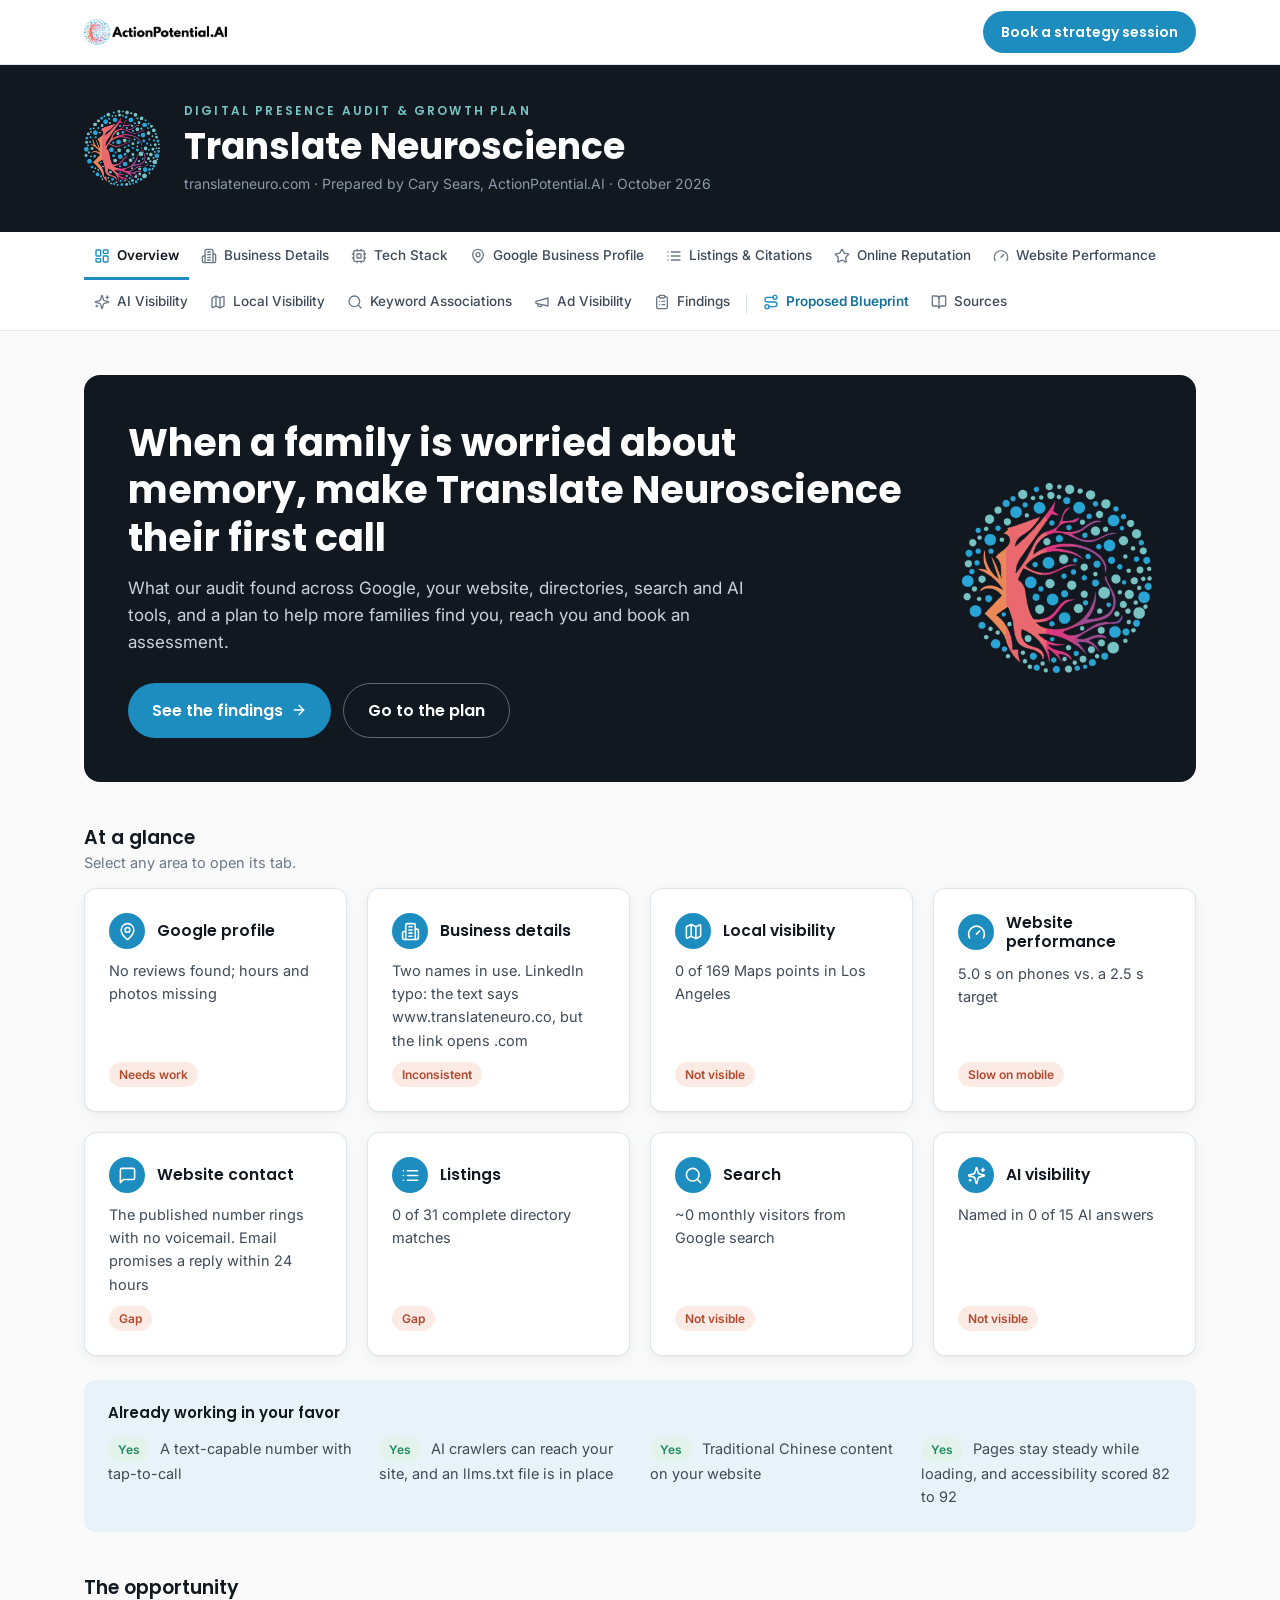
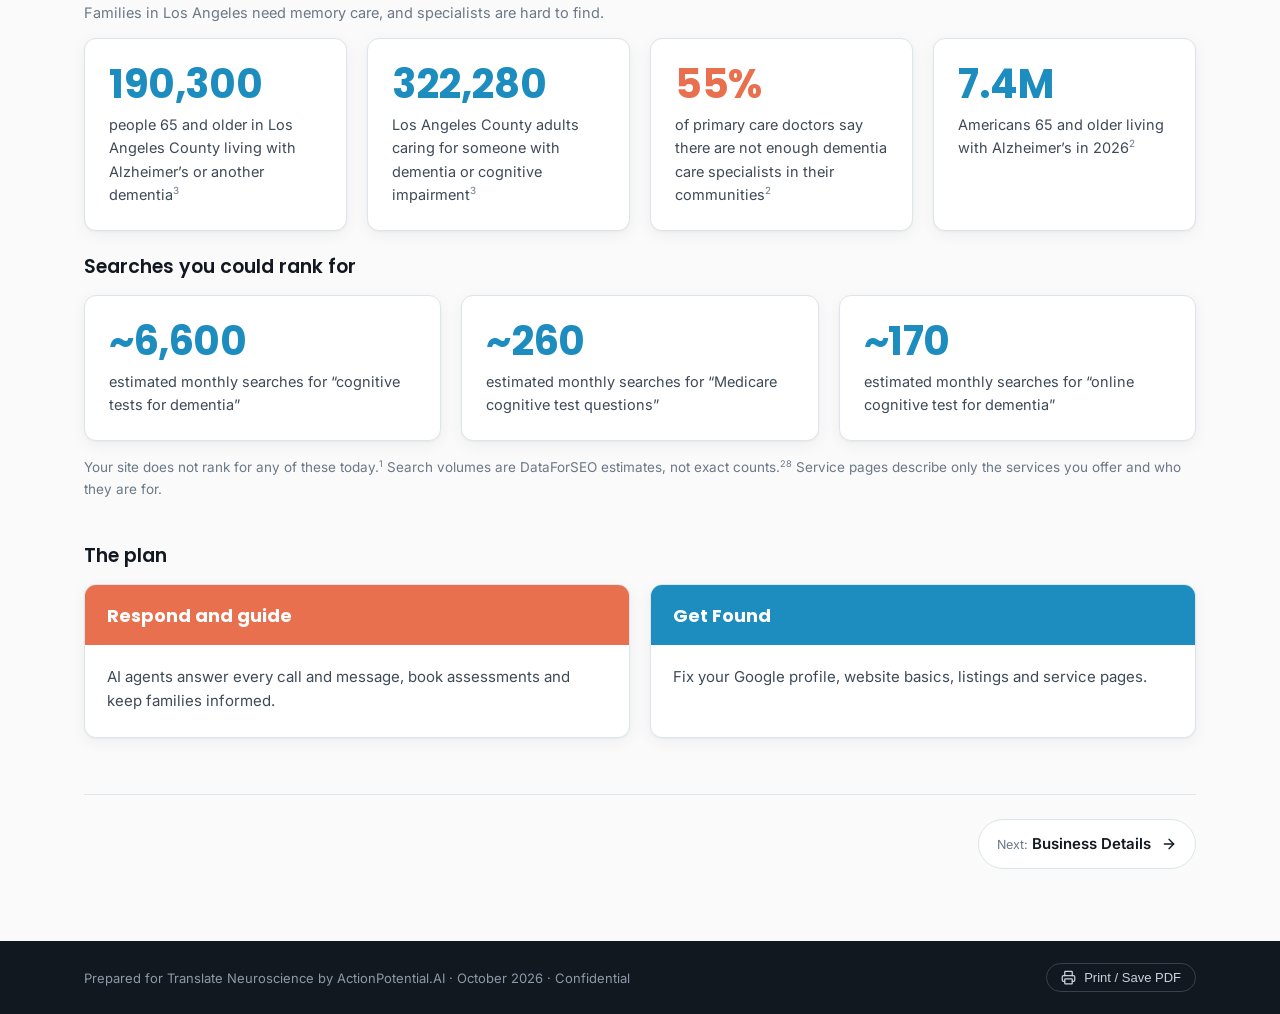
==== commit 17b9d39b: "Move search demand into the Overview opportunity section. The three keyword volumes now use the same" ====
--- a/index.html
+++ b/index.html
@@ -157,6 +157,13 @@
       <div class="card stat coral"><div class="num">55%</div><div class="label">of primary care doctors say there are not enough dementia care specialists in their communities<sup>2</sup></div></div>
       <div class="card stat"><div class="num">7.4M</div><div class="label">Americans 65 and older living with Alzheimer’s in 2026<sup>2</sup></div></div>
     </div>
+    <h3 class="block-title mt-24">Searches you could rank for</h3>
+    <div class="grid g-3">
+      <div class="card stat"><div class="num">~6,600</div><div class="label">estimated monthly searches for “cognitive tests for dementia”</div></div>
+      <div class="card stat"><div class="num">~260</div><div class="label">estimated monthly searches for “Medicare cognitive test questions”</div></div>
+      <div class="card stat"><div class="num">~170</div><div class="label">estimated monthly searches for “online cognitive test for dementia”</div></div>
+    </div>
+    <p class="small mt-16">Your site does not rank for any of these today.<sup>1</sup> Search volumes are DataForSEO estimates, not exact counts.<sup>28</sup> Service pages describe only the services you offer and who they are for.</p>
   </div>
 
   <div class="block">
@@ -1253,10 +1260,10 @@
   <div class="stage-banner s2" id="bp-stage2">
     
     <h3>Get Found</h3>
-    <p>Help prospective patients find and trust your practice using HIPAA-conscious, stigma-aware strategies that respect how patients actually search for neurological care.</p>
-  </div>
-
-  <div class="block split">
+    <p>Help prospective patients find and trust your practice using HIPAA-conscious, stigma-aware strategies that respect how patients actually search for psychiatric and neurological care.</p>
+  </div>
+
+  <div class="block">
     <div class="launch">
       <div class="eyebrow">90-Day Launch Roadmap</div>
       <h3 class="launch-title">From Foundation to Authority</h3>
@@ -1281,51 +1288,166 @@
         <div class="rhythm-step"><span class="dot"></span><b>Day 35</b><span>Report + review call</span></div>
       </div>
     </div>
+  </div>
+
+  <!-- ---------- SEO + GEO ---------- -->
+  <div class="block">
+    <div class="panel-head">
+      <div class="eyebrow">SEO + GEO</div>
+      <h2>One search strategy. Broader visibility.</h2>
+      <p class="intro">AI optimization is embedded into the SEO campaign. It is not treated as a separate add-on or a replacement for strong technical SEO and content quality.</p>
+    </div>
+    <div class="grid g-2 mt-24">
+      <div class="stage-card s2">
+        <div class="head"><small>Traditional organic search</small><h3>Rank for high-intent care searches</h3></div>
+        <div class="content"><p>Service pages, local relevance, technical health, internal linking and authority signals.</p></div>
+      </div>
+      <div class="stage-card s3">
+        <div class="head"><small>AI-driven search experiences</small><h3>Increase eligibility to be surfaced</h3></div>
+        <div class="content"><p>Clear answers, topical depth, entity consistency, expertise and structured content signals.</p></div>
+      </div>
+    </div>
+  </div>
+
+  <div class="block">
+    <h3 class="block-title">How AI Overview optimization works in your SEO campaign</h3>
+    <p>Search visibility now goes beyond traditional rankings. Google’s AI Overviews are showing up for many high-intent queries, and our SEO service is built for that shift.</p>
+    <p class="mt-16">AI Overview optimization isn’t a separate add-on. It’s built into our core SEO execution. We optimize content to answer search intent clearly, build topical authority, and reinforce the trust signals AI-driven results rely on, so your practice shows up in both organic listings and AI Overviews.</p>
+    <p class="mt-16">Our Search Engine Optimization (SEO) packages boost visibility across search: traditional Google results and AI-driven features alike. That means more organic traffic, more potential patients, more revenue.</p>
+    <p class="mt-16">We’ve enhanced our proven SEO framework (consistency, relevant content, technical improvements, local targeting) with Generative Engine Optimization (GEO). SEO handles high-intent, transactional queries while GEO covers informational queries more likely to surface in AI answers. Together, your practice stays visible no matter how patients search.</p>
+  </div>
+
+  <div class="block">
+    <h3 class="block-title">What’s included</h3>
+    <div class="grid g-3">
+      <div class="card tile"><div class="ic"><svg class="icon"><use href="#i-search"/></svg></div><div><h3>Intent-driven page structuring</h3><p>We optimize content to clearly align with high-intent searches, making it easier for both search engines and AI systems to understand and surface key answers.</p></div></div>
+      <div class="card tile"><div class="ic"><svg class="icon"><use href="#i-badge-check"/></svg></div><div><h3>Topical authority reinforcement</h3><p>Content is strengthened with the context and depth needed to support authority across a topic, increasing eligibility for organic rankings and AI Overviews.</p></div></div>
+      <div class="card tile"><div class="ic"><svg class="icon"><use href="#i-sparkles"/></svg></div><div><h3>AI-ready content signals</h3><p>We improve clarity, relevance, and trust indicators that influence how Google’s AI selects and summarizes content in search results.</p></div></div>
+    </div>
+  </div>
+
+  <div class="block">
     <div class="why">
-      <h3>Searches you could rank for</h3>
-      <div class="item"><div class="num">~6,600</div><p>estimated monthly searches for “cognitive tests for dementia”</p></div>
-      <div class="item"><div class="num">~260</div><p>estimated monthly searches for “Medicare cognitive test questions”</p></div>
-      <div class="item"><div class="num">~170</div><p>estimated monthly searches for “online cognitive test for dementia”</p></div>
-      <div class="item"><p>Your site does not rank for any of these today.<sup>1</sup> Search volumes are DataForSEO estimates, not exact counts.<sup>28</sup> Service pages describe only the services you offer and who they are for.</p></div>
-    </div>
-  </div>
-
-  <!-- ---------- ROADMAP ---------- -->
-  <div class="block" id="bp-roadmap" style="margin-top:64px">
-    <h3 class="block-title">Roadmap: how we measure it</h3>
+      <h3>Why this matters</h3>
+      <p>As AI Overviews continue to appear more frequently, SEO strategies must support visibility beyond blue links. By integrating AI optimization directly into our SEO workflow, you can be confident that your practice is future-ready without added complexity.</p>
+    </div>
+  </div>
+
+  <!-- ---------- 90-DAY MONTHS ---------- -->
+  <div class="block">
+    <div class="eyebrow">Month 1</div>
+    <h3 class="block-title">Foundation</h3>
     <div class="grid g-2">
-      <div class="stage-card s2">
-        <div class="head"><h3>Get Found</h3></div>
-        <div class="content"><h4>How we measure it</h4>
-          <ul class="bullets">
-            <li>Maps rankings at the same 169 points</li>
-            <li>Rankings for cognitive-health searches</li>
-            <li>Inquiries from your Google profile, website and search</li>
-            <li>Reviews earned</li>
-          </ul>
-        </div>
-      </div>
-    </div>
-    <p class="small mt-16">Timelines are proposed work windows, not guarantees of rankings or inquiries. We re-run the same audit tests to track progress.</p>
-  </div>
-
-  <!-- ---------- NEXT STEPS ---------- -->
-  <div class="block" id="bp-next">
-    <h3 class="block-title">Before we start: six things to confirm with you<small>These answers shape the plan. None of them is a problem to fix; they make sure we build around how the practice actually works.</small></h3>
+      <div class="card tile"><div class="ic"><svg class="icon"><use href="#i-clipboard-list"/></svg></div><div><h3>Week 1 checklist</h3><p>We review onboarding notes, confirm target services and locations, and validate initial setup details to ensure the SEO strategy is aligned with your business priorities before execution begins.</p></div></div>
+      <div class="card tile"><div class="ic"><svg class="icon"><use href="#i-shield-check"/></svg></div><div><h3>Onboarding setup checklist</h3><p>We gather all logins, platform access, and tracking connections so our team can begin SEO work without delays and ensure every action is tied to accurate data from day one.</p></div></div>
+      <div class="card tile"><div class="ic"><svg class="icon"><use href="#i-users"/></svg></div><div><h3>Brand discovery and preliminary SEO strategy</h3><p>We learn your services, audience, and goals so we can shape an SEO plan that targets real prospective patients and aligns with how they search for and find practices.</p></div></div>
+      <div class="card tile"><div class="ic"><svg class="icon"><use href="#i-stethoscope"/></svg></div><div><h3>Ideal patient profile</h3><p>We work with you to define exactly who you are trying to reach and what search behaviors those potential patients have. This ensures all content, targeting, and keyword decisions support real patients, not broad or irrelevant traffic.</p></div></div>
+      <div class="card tile"><div class="ic"><svg class="icon"><use href="#i-search"/></svg></div><div><h3>Keyword research</h3><p>We identify the highest-value organic and local keywords for your practice’s priority services: a top 15 organic focus, plus one informational keyword for each of three core services. Those informational keywords are chosen to improve visibility in AI Overviews and answer high-intent questions.</p></div></div>
+      <div class="card tile"><div class="ic"><svg class="icon"><use href="#i-sparkles"/></svg></div><div><h3>AI Overview response analysis</h3><p>We analyze what Google’s AI currently displays for your target keywords. This helps us understand the depth, formatting, and topical angles needed for your content to appear in AI-generated results. You get a strategy that aligns with modern search, not outdated SEO tactics.</p></div></div>
+      <div class="card tile"><div class="ic"><svg class="icon"><use href="#i-link"/></svg></div><div><h3>Crawl audit</h3><p>We scan the entire site for broken links, technical barriers, and indexation issues so we can remove anything that may prevent Google from properly ranking your site.</p></div></div>
+      <div class="card tile"><div class="ic"><svg class="icon"><use href="#i-gauge"/></svg></div><div><h3>Site speed audit</h3><p>We evaluate load time, Core Web Vitals, and performance metrics so we can identify speed issues that impact SEO and user experience.</p></div></div>
+      <div class="card tile"><div class="ic"><svg class="icon"><use href="#i-layout-dashboard"/></svg></div><div><h3>Content silo evaluation</h3><p>We assess how pages are grouped and structured so Google can easily understand your main services and supporting topics.</p></div></div>
+      <div class="card tile"><div class="ic"><svg class="icon"><use href="#i-cpu"/></svg></div><div><h3>Technical setup</h3><p>We install analytics plugins, script managers, and conversion tracking so the site collects reliable data and we can measure SEO results with precision. What data can be collected is determined by both HIPAA and technology.</p></div></div>
+      <div class="card tile"><div class="ic"><svg class="icon"><use href="#i-wrench"/></svg></div><div><h3>Custom tasks</h3><p>We complete additional SEO tasks specific to your practice or early findings so the strategy adapts to real conditions instead of following a rigid checklist.</p></div></div>
+      <div class="card tile"><div class="ic"><svg class="icon"><use href="#i-pen-line"/></svg></div><div><h3>Titles, metas, and H1s</h3><p>We rewrite the most important metadata on the top 10 pages so Google can clearly understand each page and so prospective patients are more likely to click into your website from search results.</p></div></div>
+      <div class="card tile"><div class="ic"><svg class="icon"><use href="#i-calendar-check"/></svg></div><div><h3>Content calendar for 90 days</h3><p>We create a high-volume, high-quality content plan with three topics a month so you can grow authority at an accelerated pace. Topics are aligned with service demand, keyword gaps, and authority-building opportunities, so the practice strengthens its organic footprint in the right direction.</p></div></div>
+      <div class="card tile"><div class="ic"><svg class="icon"><use href="#i-map-pin"/></svg></div><div><h3>Google Business Profile optimization</h3><p>We update categories, descriptions, services, and visuals so the profile is fully optimized for map visibility and local search performance.</p></div></div>
+      <div class="card tile"><div class="ic"><svg class="icon"><use href="#i-megaphone"/></svg></div><div><h3>Google Business posts</h3><p>We create and publish four Google Business posts so your practice stays active in local search and signals fresh relevance for your target keywords.</p></div></div>
+      <div class="card tile"><div class="ic"><svg class="icon"><use href="#i-list"/></svg></div><div><h3>Citation audit</h3><p>We review all existing business listings to identify inaccurate or inconsistent information that may harm local rankings or confuse Google.</p></div></div>
+      <div class="card tile"><div class="ic"><svg class="icon"><use href="#i-badge-check"/></svg></div><div><h3>Citation submission</h3><p>We submit corrected and new citations so your practice’s business details are consistent across the web and trusted by Google’s local algorithms.</p></div></div>
+      <div class="card tile"><div class="ic"><svg class="icon"><use href="#i-chart-line"/></svg></div><div><h3>Monthly report and meeting</h3><p>We provide a clear summary of all SEO activities and insights. Your customer success manager will communicate progress and next steps and answer your questions in a monthly Zoom meeting. Email support is available throughout the month.</p></div></div>
+    </div>
+  </div>
+
+  <div class="block">
+    <div class="eyebrow">Month 2</div>
+    <h3 class="block-title">Enhancements</h3>
     <div class="grid g-2">
-      <div class="card q"><span class="n">1</span><div><h3>Where you operate</h3><p>Your office location, and which services are in person, at home or virtual.</p></div></div>
-      <div class="card q"><span class="n">2</span><div><h3>Your public name</h3><p>“Translate Neuroscience” or “Translate Neuro.” LinkedIn typo: the website text says www.translateneuro.co, but that link opens the .com page.</p></div></div>
-      <div class="card q"><span class="n">3</span><div><h3>Which service comes first</h3><p>Memory assessment, cognitive rehabilitation, brain-health coaching or GUIDE caregiver support.</p></div></div>
-      <div class="card q"><span class="n">4</span><div><h3>Languages</h3><p>Which spoken and written languages your patients and caregivers need.</p></div></div>
-      <div class="card q"><span class="n">5</span><div><h3>Market focus</h3><p>Los Angeles first, all of California for virtual services, or both.</p></div></div>
-      <div class="card q"><span class="n">6</span><div><h3>Today’s intake</h3><p>How calls and after-hours questions are handled now, and where new patients come from.</p></div></div>
-    </div>
-  </div>
-
-  <div class="block feature slim">
+      <div class="card tile"><div class="ic"><svg class="icon"><use href="#i-pen-line"/></svg></div><div><h3>Content optimization, 3 per month</h3><p>We improve three existing pages or blogs so they better align with search intent and strengthen ranking signals.</p></div></div>
+      <div class="card tile"><div class="ic"><svg class="icon"><use href="#i-message-square"/></svg></div><div><h3>Thought leadership content strategy</h3><p>We define the expert perspective you should take so your content stands out from competitors. This ensures your practice has content that demonstrates real expertise rather than generic blog writing.</p></div></div>
+      <div class="card tile"><div class="ic"><svg class="icon"><use href="#i-badge-check"/></svg></div><div><h3>Author expertise enhancement</h3><p>We strengthen your authority signals by refining your about page, author profile, and credibility indicators, with an E-E-A-T focus. This helps Google understand that the content your practice publishes comes from a trusted expert.</p></div></div>
+      <div class="card tile"><div class="ic"><svg class="icon"><use href="#i-route"/></svg></div><div><h3>Content authority architecture</h3><p>We map out how the upcoming content will interlink and support a core subject area. This helps Google recognize you as an authority on the chosen topics and gives you a cohesive long-term SEO plan.</p></div></div>
+      <div class="card tile"><div class="ic"><svg class="icon"><use href="#i-book-open"/></svg></div><div><h3>New SEO content, piece 1</h3><p>We write the first piece of content that builds topical authority around your core services. Each high-depth, research-driven article is designed to meet Google and AI Overview expectations for expertise.</p></div></div>
+      <div class="card tile"><div class="ic"><svg class="icon"><use href="#i-book-open"/></svg></div><div><h3>New SEO content, piece 2</h3><p>We write the second piece of content that builds topical authority around your core services. Each high-depth, research-driven article is designed to meet Google and AI Overview expectations for expertise.</p></div></div>
+      <div class="card tile"><div class="ic"><svg class="icon"><use href="#i-book-open"/></svg></div><div><h3>New SEO content, piece 3</h3><p>We write the third piece of content that builds topical authority around your core services. Each high-depth, research-driven article is designed to meet Google and AI Overview expectations for expertise.</p></div></div>
+      <div class="card tile"><div class="ic"><svg class="icon"><use href="#i-globe"/></svg></div><div><h3>Publish piece 1</h3><p>We publish the first piece of content with advanced SEO formatting, clear headers, and unique insights that elevate the article beyond a standard blog post.</p></div></div>
+      <div class="card tile"><div class="ic"><svg class="icon"><use href="#i-globe"/></svg></div><div><h3>Publish piece 2</h3><p>We publish the second piece of content with advanced SEO formatting, clear headers, and unique insights that elevate the article beyond a standard blog post.</p></div></div>
+      <div class="card tile"><div class="ic"><svg class="icon"><use href="#i-globe"/></svg></div><div><h3>Publish piece 3</h3><p>We publish the third piece of content with advanced SEO formatting, clear headers, and unique insights that elevate the article beyond a standard blog post.</p></div></div>
+      <div class="card tile"><div class="ic"><svg class="icon"><use href="#i-code-xml"/></svg></div><div><h3>Advanced article schema</h3><p>We add structured data on the three pieces that reinforces what the content is about and why it should be considered authoritative. This strengthens your practice’s eligibility for enhanced visibility.</p></div></div>
+      <div class="card tile"><div class="ic"><svg class="icon"><use href="#i-users"/></svg></div><div><h3>Advanced author schema</h3><p>We connect the three articles to a verified author profile that includes skills, background, and expertise. This improves trust signals that Google uses to evaluate content quality.</p></div></div>
+      <div class="card tile"><div class="ic"><svg class="icon"><use href="#i-megaphone"/></svg></div><div><h3>Google Business posts</h3><p>We publish four Google Business posts, about weekly, so your practice maintains consistent local engagement and reinforces relevance for your primary keywords.</p></div></div>
+      <div class="card tile"><div class="ic"><svg class="icon"><use href="#i-wrench"/></svg></div><div><h3>Custom tasks</h3><p>We complete additional SEO tasks specific to your practice or early findings so the strategy adapts to real conditions instead of following a rigid checklist.</p></div></div>
+      <div class="card tile"><div class="ic"><svg class="icon"><use href="#i-chart-line"/></svg></div><div><h3>Monthly report and meeting</h3><p>You receive a clear summary of work completed and performance movement. Your customer success manager will communicate progress and next steps and answer your questions in a monthly Zoom meeting. Email support is available throughout the month.</p></div></div>
+    </div>
+    <p class="mt-24">Month 2 accelerates the momentum built in Month 1 by significantly increasing the volume of optimizations, content production, and authority-building work across both traditional search results and AI Overviews. This is where we begin pushing your practice deeper into competitive search spaces by strengthening existing pages, publishing multiple high-value content pieces, and expanding keyword coverage across your full service footprint.</p>
+    <p class="mt-16">The expanded content volume, deeper optimization work, and consistent local signals create a stronger foundation for accelerated visibility growth in organic results and AI-generated responses, leading to earlier organic lift and a clearer path toward long-term lead generation.</p>
+  </div>
+
+  <div class="block">
+    <div class="eyebrow">Month 3</div>
+    <h3 class="block-title">Authority</h3>
+    <p>Month 3 builds on two months of accelerated work by further expanding authority, sharpening keyword alignment, and strengthening both technical and content-driven signals. With a larger data set to evaluate, we can make higher-impact refinements that support faster ranking movement and more consistent lead growth.</p>
+    <p class="mt-16">This phase focuses on publishing additional high-value content, optimizing multiple existing pages with deeper intent targeting, and maintaining steady Google Business Profile activity to reinforce local visibility. The higher volume compounds quickly in Month 3, setting the stage for a strong quarterly performance review and a more advanced strategy shift heading into the next quarter, based on real competitive patterns and measurable momentum.</p>
+    <h4 class="launch-sub">Support includes</h4>
+    <ul class="bullets">
+      <li>Monthly reporting call with your customer success manager</li>
+      <li>Ongoing email support</li>
+      <li>Review and approval workflow</li>
+    </ul>
+    <div class="grid g-2 mt-24">
+      <div class="card tile"><div class="ic"><svg class="icon"><use href="#i-link"/></svg></div><div><h3>Backlink and error audit</h3><p>We review the site’s backlink profile and technical errors so we can address harmful links or lingering issues that may slow ranking progress.</p></div></div>
+      <div class="card tile"><div class="ic"><svg class="icon"><use href="#i-chart-line"/></svg></div><div><h3>Keyword ranking check</h3><p>A routine review of keyword rankings to monitor visibility, identify movement, and assess ongoing performance in search results.</p></div></div>
+      <div class="card tile"><div class="ic"><svg class="icon"><use href="#i-pen-line"/></svg></div><div><h3>Content optimization, 3 per month</h3><p>We improve three existing pages or blogs so they better align with search intent and strengthen ranking signals.</p></div></div>
+      <div class="card tile"><div class="ic"><svg class="icon"><use href="#i-book-open"/></svg></div><div><h3>New SEO content, piece 1</h3><p>We write the first piece of content that builds topical authority around your core services. Each high-depth, research-driven article is designed to meet Google and AI Overview expectations for expertise.</p></div></div>
+      <div class="card tile"><div class="ic"><svg class="icon"><use href="#i-book-open"/></svg></div><div><h3>New SEO content, piece 2</h3><p>We write the second piece of content that builds topical authority around your core services. Each high-depth, research-driven article is designed to meet Google and AI Overview expectations for expertise.</p></div></div>
+      <div class="card tile"><div class="ic"><svg class="icon"><use href="#i-book-open"/></svg></div><div><h3>New SEO content, piece 3</h3><p>We write the third piece of content that builds topical authority around your core services. Each high-depth, research-driven article is designed to meet Google and AI Overview expectations for expertise.</p></div></div>
+      <div class="card tile"><div class="ic"><svg class="icon"><use href="#i-globe"/></svg></div><div><h3>Publish piece 1</h3><p>We publish the first piece of content with advanced SEO formatting, clear headers, and unique insights that elevate the article beyond a standard blog post.</p></div></div>
+      <div class="card tile"><div class="ic"><svg class="icon"><use href="#i-globe"/></svg></div><div><h3>Publish piece 2</h3><p>We publish the second piece of content with advanced SEO formatting, clear headers, and unique insights that elevate the article beyond a standard blog post.</p></div></div>
+      <div class="card tile"><div class="ic"><svg class="icon"><use href="#i-globe"/></svg></div><div><h3>Publish piece 3</h3><p>We publish the third piece of content with advanced SEO formatting, clear headers, and unique insights that elevate the article beyond a standard blog post.</p></div></div>
+      <div class="card tile"><div class="ic"><svg class="icon"><use href="#i-code-xml"/></svg></div><div><h3>Advanced article schema</h3><p>We add structured data on the three pieces that reinforces what the content is about and why it should be considered authoritative. This strengthens your practice’s eligibility for enhanced visibility.</p></div></div>
+      <div class="card tile"><div class="ic"><svg class="icon"><use href="#i-users"/></svg></div><div><h3>Advanced author schema</h3><p>We connect the articles to a verified author profile that includes skills, background, and expertise. This improves trust signals that Google uses to evaluate content quality.</p></div></div>
+      <div class="card tile"><div class="ic"><svg class="icon"><use href="#i-megaphone"/></svg></div><div><h3>Google Business posts</h3><p>We publish four Google Business posts, about weekly, so your practice maintains consistent local engagement and reinforces relevance for its primary keywords.</p></div></div>
+      <div class="card tile"><div class="ic"><svg class="icon"><use href="#i-wrench"/></svg></div><div><h3>Custom tasks</h3><p>We complete additional SEO tasks specific to your practice or early findings so the strategy adapts to real conditions instead of following a rigid checklist.</p></div></div>
+      <div class="card tile"><div class="ic"><svg class="icon"><use href="#i-headset"/></svg></div><div><h3>Monthly report and meeting</h3><p>You receive a summary of work completed and performance movement. Your customer success manager will communicate progress and next steps and answer your questions in a monthly Zoom meeting. Email support is available throughout the month.</p></div></div>
+    </div>
+  </div>
+
+  <div class="block">
+    <div class="eyebrow">Measurement and expectations</div>
+    <h3 class="block-title">How we will track progress</h3>
+    <p>SEO and GEO are compounding programs. We will report movement across the visibility and conversion signals that matter for Translate Neuroscience, without treating any single score as the whole story.</p>
+    <div class="grid g-2 mt-24">
+      <div class="card"><h3>Local visibility</h3><p class="mt-16">Priority Google Maps and local-search rankings, and non-branded discovery trends.</p></div>
+      <div class="card"><h3>Organic visibility</h3><p class="mt-16">Page-one coverage, ranking movement, and visibility for service-intent searches.</p></div>
+      <div class="card"><h3>Content performance</h3><p class="mt-16">Indexation, engagement, and growth of priority service and topic clusters.</p></div>
+      <div class="card"><h3>Google Business Profile performance</h3><p class="mt-16">Profile visibility, actions, and local engagement where account data is available.</p></div>
+      <div class="card"><h3>Conversions</h3><p class="mt-16">Calls, forms, bookings, or other inquiry actions where tracking and access permit.</p></div>
+      <div class="card"><h3>AI Overview presence checks</h3><p class="mt-16">Periodic, manual checks of buyer-intent AI Overview queries to see whether Translate Neuroscience begins appearing more consistently.</p></div>
+    </div>
+    <div class="why mt-24">
+      <h3>Expectation setting</h3>
+      <ul class="bullets">
+        <li>ActionPotential.AI recommends evaluating the campaign over a 6–9 month horizon.</li>
+        <li>Rankings and AI visibility fluctuate by query, location, device, and Google’s model behavior.</li>
+        <li>No specific ranking, lead volume, or AI Overview inclusion is guaranteed.</li>
+        <li>AI Overviews and generative search features are experimental and subject to change without notice. We keep up with the latest changes and strategies so you can focus on what you do best.</li>
+      </ul>
+    </div>
+  </div>
+
+  <div class="block">
+    <div class="why">
+      <h3>Why build organic visibility now?</h3>
+      <p>Visibility that depends on ad spend disappears the moment the spend stops. SEO builds something different: an owned search footprint that keeps producing discovery well beyond any single push. Service pages, local relevance, topical authority, and AI-search eligibility all compound over time.</p>
+      <p class="mt-16">Think of it like owning versus renting. That’s why SEO is structured as a recurring investment: you’re building an owned asset, long-term competitive visibility for your practice that over time leads to a steady influx of new patient inquiries.</p>
+      <p class="mt-16">SEO is consistently one of the strongest long-term investments a practice can make, because the visibility it builds keeps working for you well after the initial work is done.</p>
+    </div>
+  </div>
+
+  <div class="block feature slim" id="bp-next">
     <div>
       <h3>Let’s review the findings together and pick the first priorities</h3>
-      <p>A short call to walk through the audit, answer the six questions above and agree on where to start.</p>
+      <p>A short call to walk through the audit and agree on where to start.</p>
       <div class="actions"><a class="btn btn-lg" href="https://link.actionpotential.ai/widget/booking/ksD7NPYqg5JoFugUIJnm" target="_blank" rel="noopener">Book your strategy session <svg class="icon"><use href="#i-arrow-right"/></svg></a></div>
       <p class="contact">Cary Sears · Founder &amp; CEO, ActionPotential.AI · <a href="mailto:cary@actionpotential.ai">cary@actionpotential.ai</a> · <a href="tel:+18556952714">(855) 695-2714</a></p>
     </div>
--- a/assets/css/styles.css
+++ b/assets/css/styles.css
@@ -17,6 +17,7 @@
   --blue-dark: #15729A;
   --green: #1E8A5E;        /* passing / target */
   --coral: #E8704F;        /* gaps, Stage 1 */
+  --berry: #B8336A;        /* AI search card */
   --teal: #77C5C4;
 
   --font-head: "Poppins", system-ui, -apple-system, "Segoe UI", Arial, sans-serif;
@@ -110,6 +111,7 @@
   display: flex; flex-wrap: wrap; gap: 6px 10px; align-items: center;
   font-size: 12px; font-weight: 600; letter-spacing: .12em; text-transform: uppercase; color: var(--blue);
 }
+.block > .eyebrow { margin-bottom: 8px; }
 .eyebrow .sep { color: var(--line); }
 
 .source { margin-top: 28px; font-size: 12.5px; color: var(--muted); line-height: 1.5; max-width: 920px; }
@@ -316,6 +318,7 @@
 .stage-card .head h3 { color: #fff; font-size: 18px; margin-top: 2px; }
 .stage-card.s1 .head { background: var(--coral); }
 .stage-card.s2 .head { background: var(--blue); }
+.stage-card.s3 .head { background: var(--berry); }
 .stage-card .content { padding: 20px 22px 24px; }
 .stage-card .content p { font-size: 15px; }
 .stage-card h4 { font-size: 12.5px; letter-spacing: .08em; text-transform: uppercase; color: var(--muted); margin-bottom: 12px; font-family: var(--font-body); font-weight: 600; }
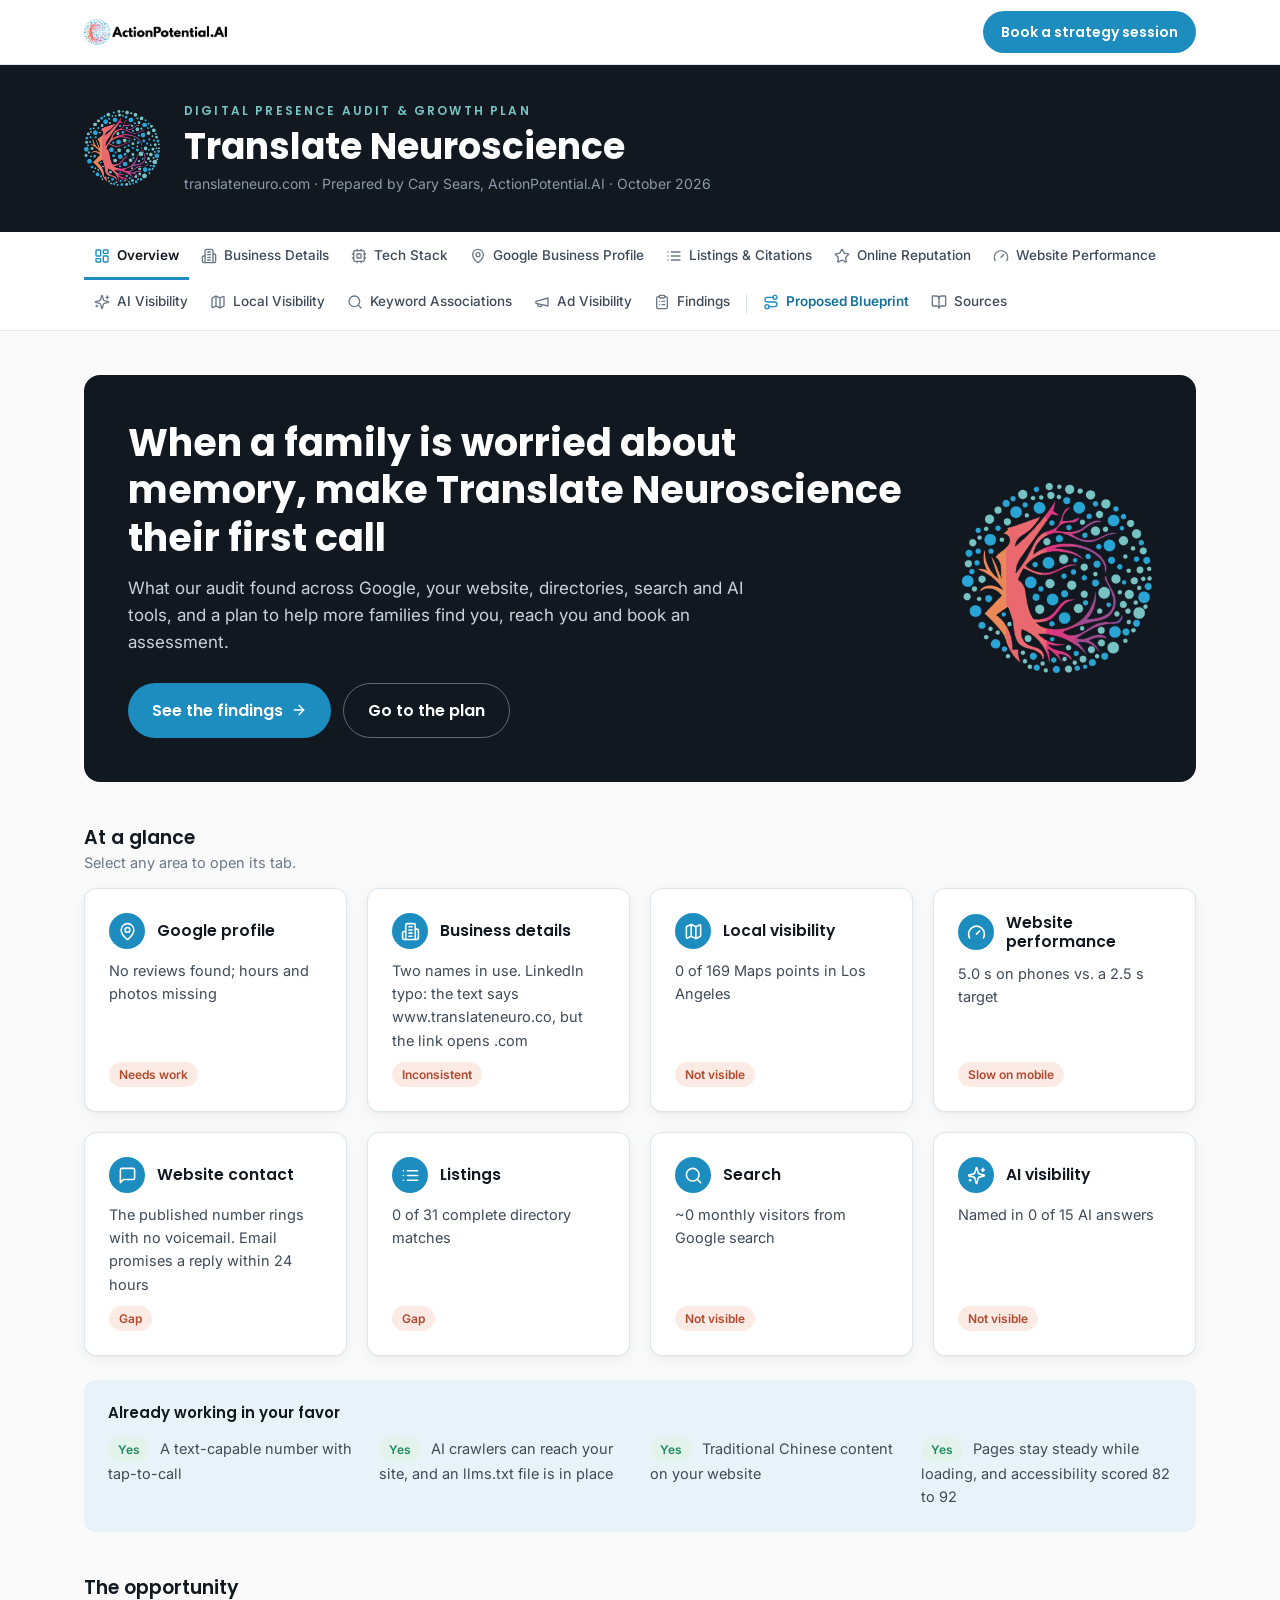
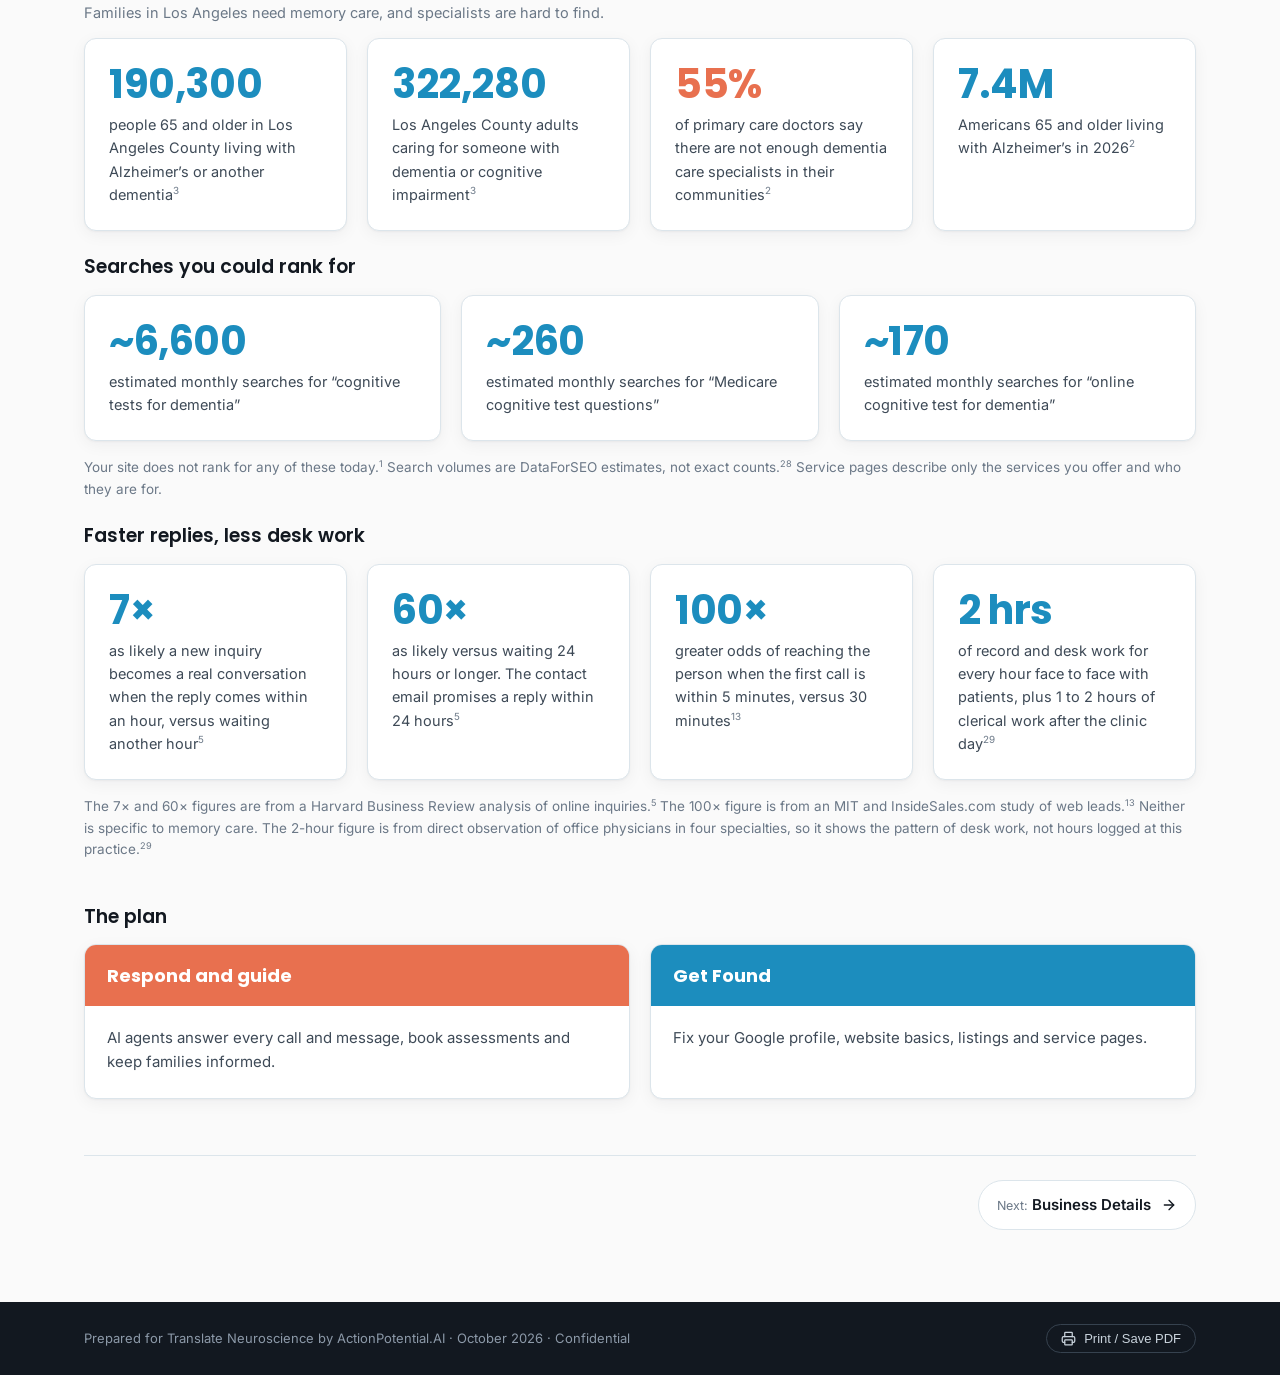
==== commit 916f7279: "Add response-time and desk-work figures to the opportunity section. The new cards use the Harvard Bu" ====
--- a/index.html
+++ b/index.html
@@ -164,6 +164,14 @@
       <div class="card stat"><div class="num">~170</div><div class="label">estimated monthly searches for “online cognitive test for dementia”</div></div>
     </div>
     <p class="small mt-16">Your site does not rank for any of these today.<sup>1</sup> Search volumes are DataForSEO estimates, not exact counts.<sup>28</sup> Service pages describe only the services you offer and who they are for.</p>
+    <h3 class="block-title mt-24">Faster replies, less desk work</h3>
+    <div class="grid g-4">
+      <div class="card stat"><div class="num">7×</div><div class="label">as likely a new inquiry becomes a real conversation when the reply comes within an hour, versus waiting another hour<sup>5</sup></div></div>
+      <div class="card stat"><div class="num">60×</div><div class="label">as likely versus waiting 24 hours or longer. The contact email promises a reply within 24 hours<sup>5</sup></div></div>
+      <div class="card stat"><div class="num">100×</div><div class="label">greater odds of reaching the person when the first call is within 5 minutes, versus 30 minutes<sup>13</sup></div></div>
+      <div class="card stat"><div class="num">2 hrs</div><div class="label">of record and desk work for every hour face to face with patients, plus 1 to 2 hours of clerical work after the clinic day<sup>29</sup></div></div>
+    </div>
+    <p class="small mt-16">The 7× and 60× figures are from a Harvard Business Review analysis of online inquiries.<sup>5</sup> The 100× figure is from an MIT and InsideSales.com study of web leads.<sup>13</sup> Neither is specific to memory care. The 2-hour figure is from direct observation of office physicians in four specialties, so it shows the pattern of desk work, not hours logged at this practice.<sup>29</sup></p>
   </div>
 
   <div class="block">
@@ -203,7 +211,7 @@
       <div class="why">
         <h3>Why it matters</h3>
         <p>Prospective patients or their family members often have questions before they are ready to schedule a consultation. They may be searching the web after hours.</p>
-        <p class="mt-16">How fast that first reply comes decides whether you reach them while they are still looking. An MIT study<sup>5</sup> indicated that answering a new inquiry within an hour was nearly 7 times as likely to become a real consultative conversation as waiting another hour, and more than 60 times as likely as waiting 24 hours or longer. The odds of qualifying a lead drop 21-fold if the response time stretches to 30 minutes instead of 5 minutes. The likelihood of connecting with and qualifying a lead decreases by more than 10 times within the first hour of submission. A promise of a reply within 24 hours sits at the slow end of that range, and a number that only rings gives a family no way to leave a message. And when visitors cannot get an immediate response or quickly find what they came for, they rarely wait around: Nielsen Norman Group research found that users typically abandon a web page within 10 to 20 seconds unless it quickly shows them what they are looking for.<sup>14</sup></p>
+        <p class="mt-16">How fast that first reply comes decides whether you reach them while they are still looking. Answering a new inquiry within an hour was nearly 7 times as likely to become a real consultative conversation as waiting another hour, and more than 60 times as likely as waiting 24 hours or longer.<sup>5</sup> In a separate MIT study, the odds of contacting a lead are about 100 times greater if the first call is within 5 minutes versus 30 minutes, and the odds of qualifying that lead are about 21 times greater.<sup>13</sup> The odds of making contact drop by more than 10 times within the first hour.<sup>13</sup> A promise of a reply within 24 hours sits at the slow end of that range, and a number that only rings gives a family no way to leave a message. And when visitors cannot get an immediate response or quickly find what they came for, they rarely wait around: Nielsen Norman Group research found that users typically abandon a web page within 10 to 20 seconds unless it quickly shows them what they are looking for.<sup>14</sup></p>
         <p class="mt-16">AI engines also look for the same things. Our scan rated “send an inquiry” and “book a consultation” as not ready, while “find the phone number” and “start a call” were ready.</p>
         <p class="mt-16">An AI voice agent can answer the phone 24 hours a day, 7 days a week, 365 days a year. On the website, a voice and text concierge can answer immediately, on the same 24/7/365 schedule. Both can answer approved questions, book appointments and follow your escalation protocol. The setup is HIPAA compliant. A HIPAA-compliant web form can respond as soon as someone submits it, so a family is not left hoping for an email back. An embedded calendar lets them schedule a consultation on the site.</p>
       </div>
@@ -1469,7 +1477,7 @@
     <li>Alzheimer’s Association, <a href="https://www.alz.org/alzheimers-dementia/facts-figures" target="_blank" rel="noopener">2026 Alzheimer’s Disease Facts and Figures</a></li>
     <li>Alzheimer’s Los Angeles, <a href="https://alzheimersla.org/wp-content/uploads/2025/01/LACountyDataReport_DIGITAL_1124_R4.pdf" target="_blank" rel="noopener">Alzheimer’s Disease in Los Angeles County data report</a></li>
     <li>CMS Innovation Center, <a href="https://www.cms.gov/priorities/innovation/innovation-models/guide" target="_blank" rel="noopener">Guiding an Improved Dementia Experience (GUIDE) Model</a></li>
-    <li>J. Oldroyd, K. McElheran, D. Elkington, “The Short Life of Online Sales Leads,” Harvard Business Review, March 2011</li>
+    <li>J. Oldroyd, K. McElheran, D. Elkington, “The Short Life of Online Sales Leads,” Harvard Business Review, March 2011. Firms that tried to contact a web inquiry within an hour were nearly 7 times as likely to qualify the lead as those that waited another hour, and more than 60 times as likely as those that waited 24 hours or longer</li>
     <li>Google Search Central, <a href="https://developers.google.com/search/docs/appearance/core-web-vitals" target="_blank" rel="noopener">Understanding Core Web Vitals and Google search results</a></li>
     <li>Google, <a href="https://www.thinkwithgoogle.com/consumer-insights/consumer-trends/mobile-site-load-time-statistics/" target="_blank" rel="noopener">Mobile site load time statistics</a>, 2016</li>
     <li>Google Business Profile Help, <a href="https://support.google.com/business/answer/7091" target="_blank" rel="noopener">Tips to improve your local ranking on Google</a></li>
@@ -1477,7 +1485,7 @@
     <li>Google Search Central, <a href="https://developers.google.com/search/docs/appearance/structured-data/intro-structured-data" target="_blank" rel="noopener">Introduction to structured data markup</a></li>
     <li>Pew Research Center, <a href="https://www.pewresearch.org/short-reads/2025/06/25/34-of-us-adults-have-used-chatgpt-about-double-the-share-in-2023/" target="_blank" rel="noopener">“34% of U.S. adults have used ChatGPT, about double the share in 2023,”</a> June 25, 2025</li>
     <li>Pew Research Center, “Google users are less likely to click on links when an AI summary appears in the results,” July 22, 2025</li>
-    <li>InsideSales.com and Dr. James B. Oldroyd, MIT, <a href="https://web.archive.org/web/20090529010553/http://www.leadresponsemanagement.org/mit_study" target="_blank" rel="noopener">Lead Response Management Study</a>, 2007. More than 15,000 web leads and more than 100,000 call attempts across six companies</li>
+    <li>InsideSales.com and Dr. James B. Oldroyd, MIT, <a href="https://web.archive.org/web/20090529010553/http://www.leadresponsemanagement.org/mit_study" target="_blank" rel="noopener">Lead Response Management Study</a>, 2007. More than 15,000 web leads and more than 100,000 call attempts across six companies. The odds of contacting a lead were about 100 times greater, and the odds of qualifying that lead about 21 times greater, when the first call came within 5 minutes versus 30 minutes. The odds of making contact dropped by more than 10 times in the first hour</li>
     <li>Nielsen Norman Group, <a href="https://www.nngroup.com/articles/how-long-do-users-stay-on-web-pages/" target="_blank" rel="noopener">“How Long Do Users Stay on Web Pages?”</a>, September 2011. Users often leave a web page in 10–20 seconds unless it clearly holds their attention</li>
     <li>Google, <a href="https://pagespeed.web.dev/analysis/https-translateneuro-com/fyydac0aur?form_factor=mobile" target="_blank" rel="noopener">PageSpeed Insights analysis of translateneuro.com</a> (Lighthouse 13.5.0), October 27, 2026. Mobile lab test (emulated Moto G Power, Slow 4G); desktop figures from a Lighthouse 13.5.0 desktop run the same day</li>
     <li>StatCounter Global Stats, via Statista, <a href="https://www.statista.com/chart/35951/share-of-mobile-device-website-traffic-worldwide-since-2010/" target="_blank" rel="noopener">“Share of mobile device website traffic worldwide,”</a> 2025: mobile devices accounted for 58.5% of worldwide website traffic</li>
@@ -1493,6 +1501,7 @@
     <li>BrightLocal, <a href="https://www.brightlocal.com/research/local-consumer-review-survey-2025/" target="_blank" rel="noopener">Local Consumer Review Survey 2025</a>: survey of 1,026 U.S. consumers; 71% always or regularly read online reviews when browsing for local businesses, and only 4% never read them</li>
     <li>Tebra, <a href="https://www.tebra.com/theintake/healthcare-reports/online-healthcare-reviews-patient-trust" target="_blank" rel="noopener">How Online Reviews Shape Patient Trust, Loyalty, and Specialist Growth in 2025</a>: survey of 803 U.S. patients; nearly 1 in 2 (45%) regularly read reviews before booking a healthcare appointment, and half say having no reviews is as concerning as having negative reviews</li>
     <li>DataForSEO, <a href="https://dataforseo.com/help-center/how-to-get-precise-search-volume-for-keywords-with-the-dataforseo-search-volume-endpoint" target="_blank" rel="noopener">keyword search-volume data</a>, pulled October 2026 for the audit (source 1): monthly search volumes are Google Ads–based modeled estimates — rounded, averaged over 12 months, and grouped across close keyword variants — so treat them as directional estimates of demand, not exact search counts; they are not Los Angeles–specific figures</li>
+    <li>C. Sinsky and colleagues, <a href="https://www.acpjournals.org/doi/10.7326/M16-0961" target="_blank" rel="noopener">“Allocation of Physician Time in Ambulatory Practice: A Time and Motion Study in 4 Specialties,”</a> Annals of Internal Medicine, 2016. Direct observation of 57 U.S. physicians in family medicine, internal medicine, cardiology, and orthopedics: for every hour of direct clinical face time with patients, nearly 2 additional hours were spent on electronic health record and desk work during the clinic day. Physicians who kept after-hours diaries reported another 1 to 2 hours of personal time each night on computer and clerical work. The practices were self-selected, so the figure is indicative of the administrative load, not a measure of this practice</li>
   </ol>
 </section>
 
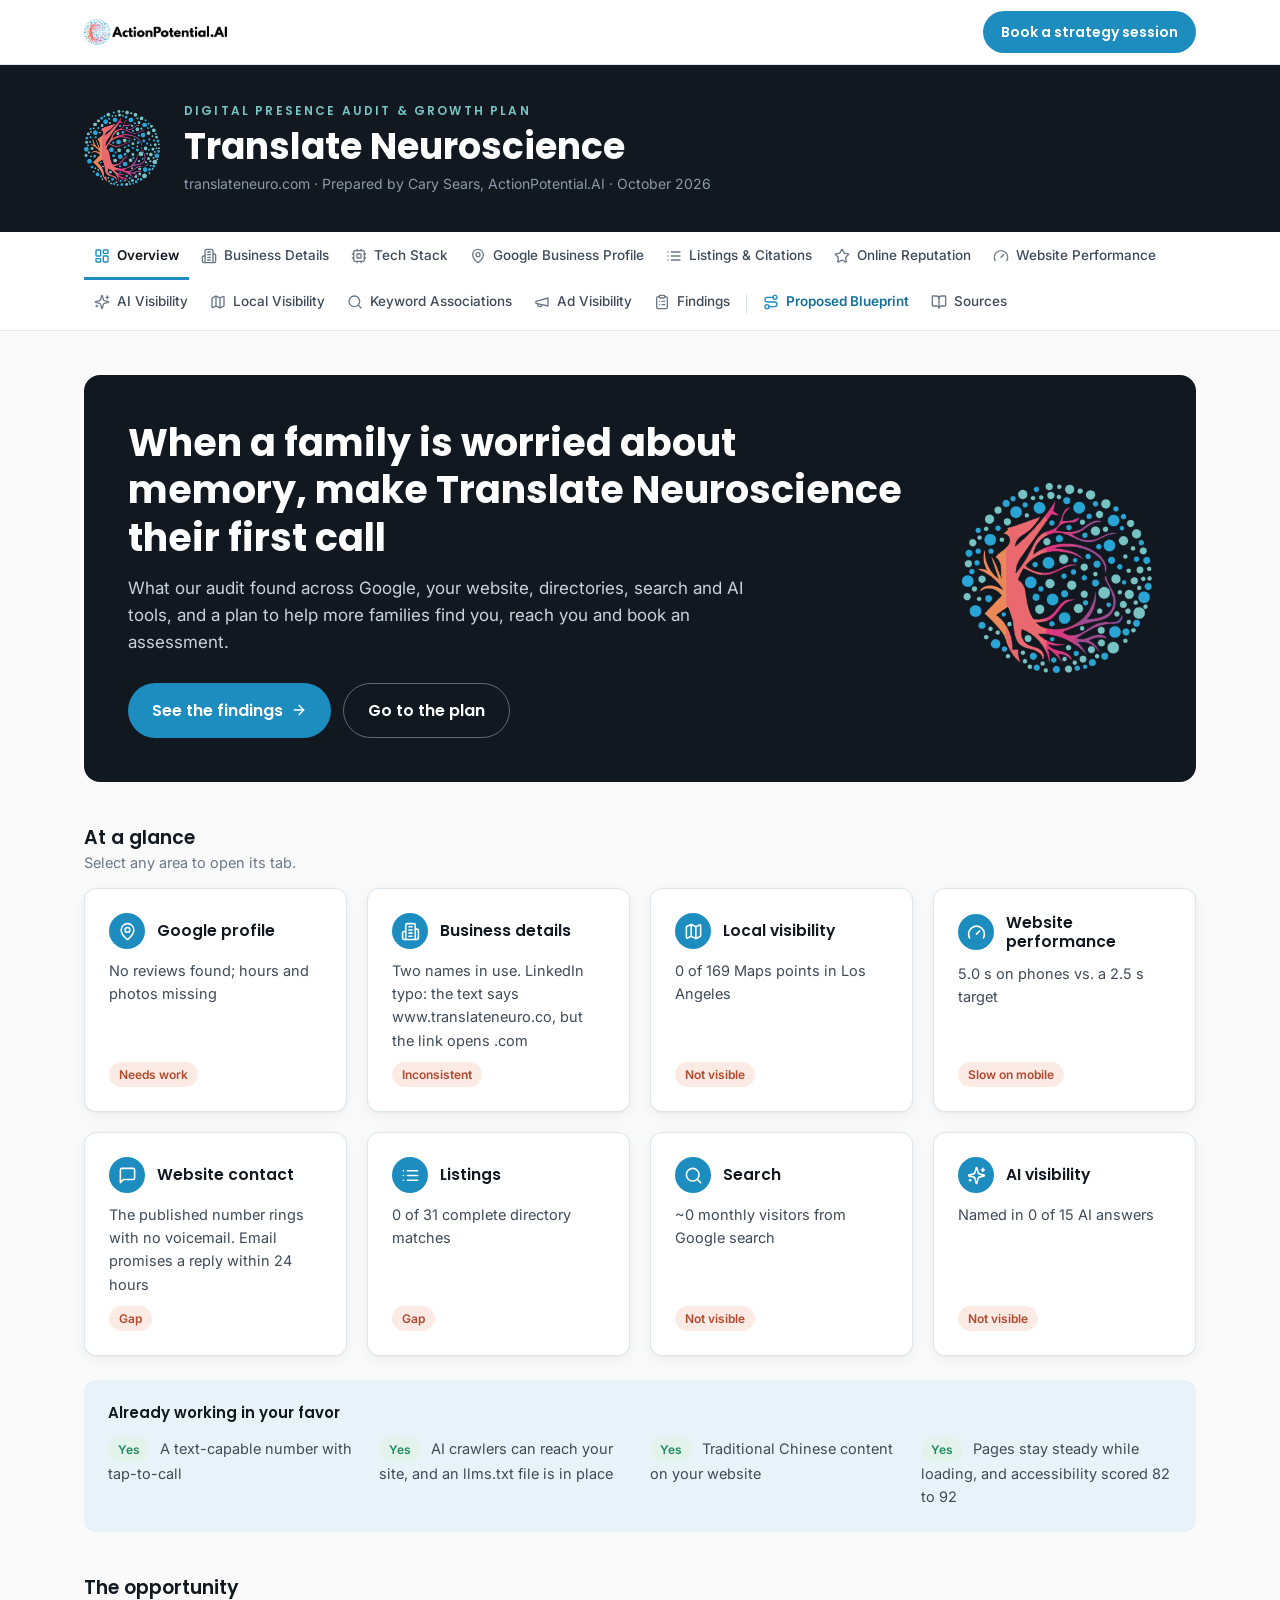
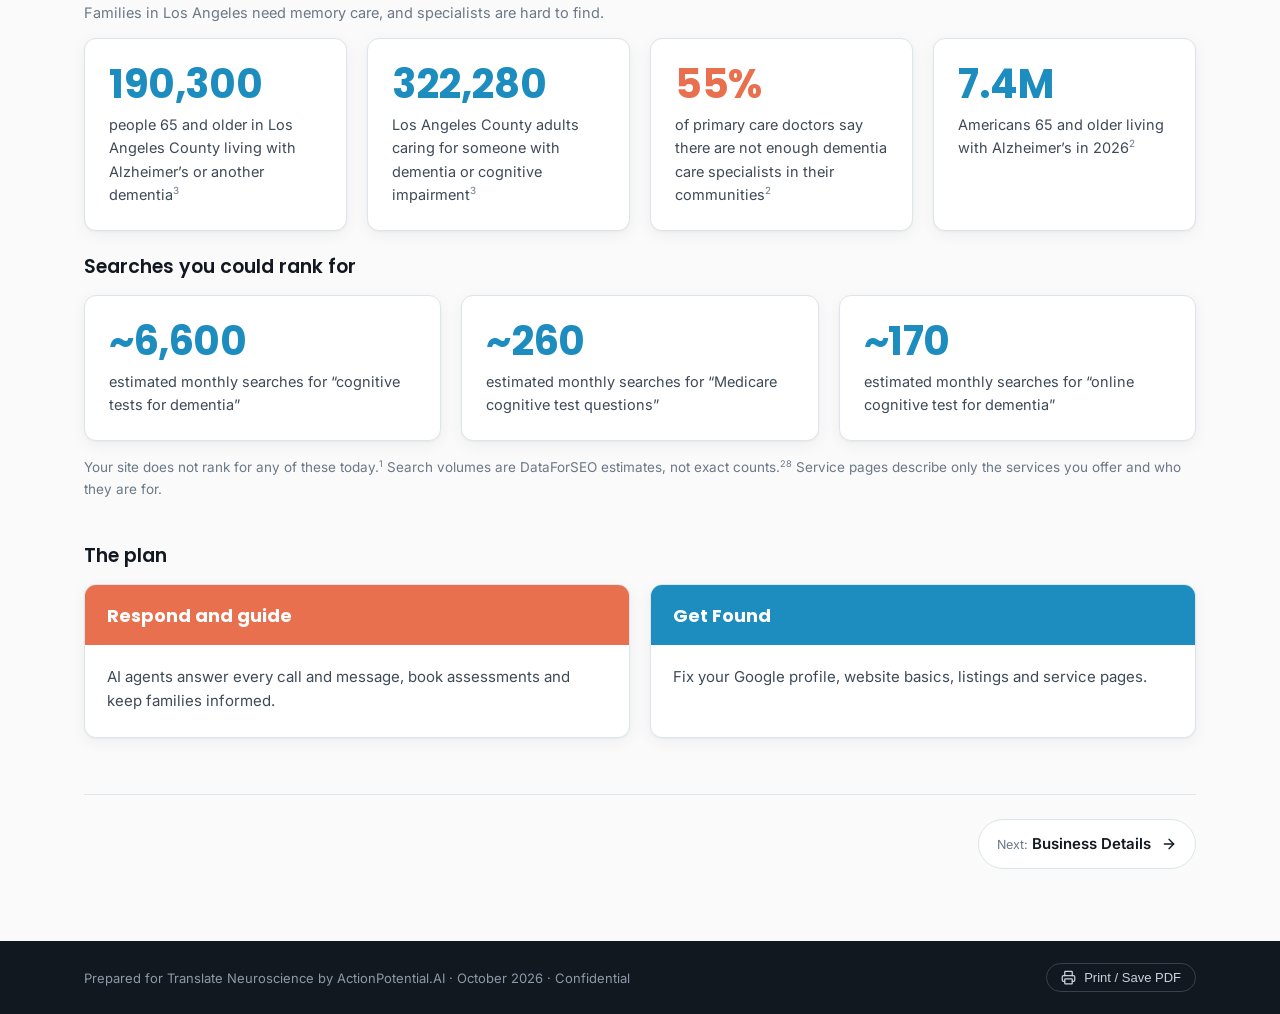
==== commit 38b4bccf: "Remove the duplicate response-time cards from Overview. Those findings already sit in Business detai" ====
--- a/index.html
+++ b/index.html
@@ -164,14 +164,6 @@
       <div class="card stat"><div class="num">~170</div><div class="label">estimated monthly searches for “online cognitive test for dementia”</div></div>
     </div>
     <p class="small mt-16">Your site does not rank for any of these today.<sup>1</sup> Search volumes are DataForSEO estimates, not exact counts.<sup>28</sup> Service pages describe only the services you offer and who they are for.</p>
-    <h3 class="block-title mt-24">Faster replies, less desk work</h3>
-    <div class="grid g-4">
-      <div class="card stat"><div class="num">7×</div><div class="label">as likely a new inquiry becomes a real conversation when the reply comes within an hour, versus waiting another hour<sup>5</sup></div></div>
-      <div class="card stat"><div class="num">60×</div><div class="label">as likely versus waiting 24 hours or longer. The contact email promises a reply within 24 hours<sup>5</sup></div></div>
-      <div class="card stat"><div class="num">100×</div><div class="label">greater odds of reaching the person when the first call is within 5 minutes, versus 30 minutes<sup>13</sup></div></div>
-      <div class="card stat"><div class="num">2 hrs</div><div class="label">of record and desk work for every hour face to face with patients, plus 1 to 2 hours of clerical work after the clinic day<sup>29</sup></div></div>
-    </div>
-    <p class="small mt-16">The 7× and 60× figures are from a Harvard Business Review analysis of online inquiries.<sup>5</sup> The 100× figure is from an MIT and InsideSales.com study of web leads.<sup>13</sup> Neither is specific to memory care. The 2-hour figure is from direct observation of office physicians in four specialties, so it shows the pattern of desk work, not hours logged at this practice.<sup>29</sup></p>
   </div>
 
   <div class="block">
@@ -1501,7 +1493,6 @@
     <li>BrightLocal, <a href="https://www.brightlocal.com/research/local-consumer-review-survey-2025/" target="_blank" rel="noopener">Local Consumer Review Survey 2025</a>: survey of 1,026 U.S. consumers; 71% always or regularly read online reviews when browsing for local businesses, and only 4% never read them</li>
     <li>Tebra, <a href="https://www.tebra.com/theintake/healthcare-reports/online-healthcare-reviews-patient-trust" target="_blank" rel="noopener">How Online Reviews Shape Patient Trust, Loyalty, and Specialist Growth in 2025</a>: survey of 803 U.S. patients; nearly 1 in 2 (45%) regularly read reviews before booking a healthcare appointment, and half say having no reviews is as concerning as having negative reviews</li>
     <li>DataForSEO, <a href="https://dataforseo.com/help-center/how-to-get-precise-search-volume-for-keywords-with-the-dataforseo-search-volume-endpoint" target="_blank" rel="noopener">keyword search-volume data</a>, pulled October 2026 for the audit (source 1): monthly search volumes are Google Ads–based modeled estimates — rounded, averaged over 12 months, and grouped across close keyword variants — so treat them as directional estimates of demand, not exact search counts; they are not Los Angeles–specific figures</li>
-    <li>C. Sinsky and colleagues, <a href="https://www.acpjournals.org/doi/10.7326/M16-0961" target="_blank" rel="noopener">“Allocation of Physician Time in Ambulatory Practice: A Time and Motion Study in 4 Specialties,”</a> Annals of Internal Medicine, 2016. Direct observation of 57 U.S. physicians in family medicine, internal medicine, cardiology, and orthopedics: for every hour of direct clinical face time with patients, nearly 2 additional hours were spent on electronic health record and desk work during the clinic day. Physicians who kept after-hours diaries reported another 1 to 2 hours of personal time each night on computer and clerical work. The practices were self-selected, so the figure is indicative of the administrative load, not a measure of this practice</li>
   </ol>
 </section>
 
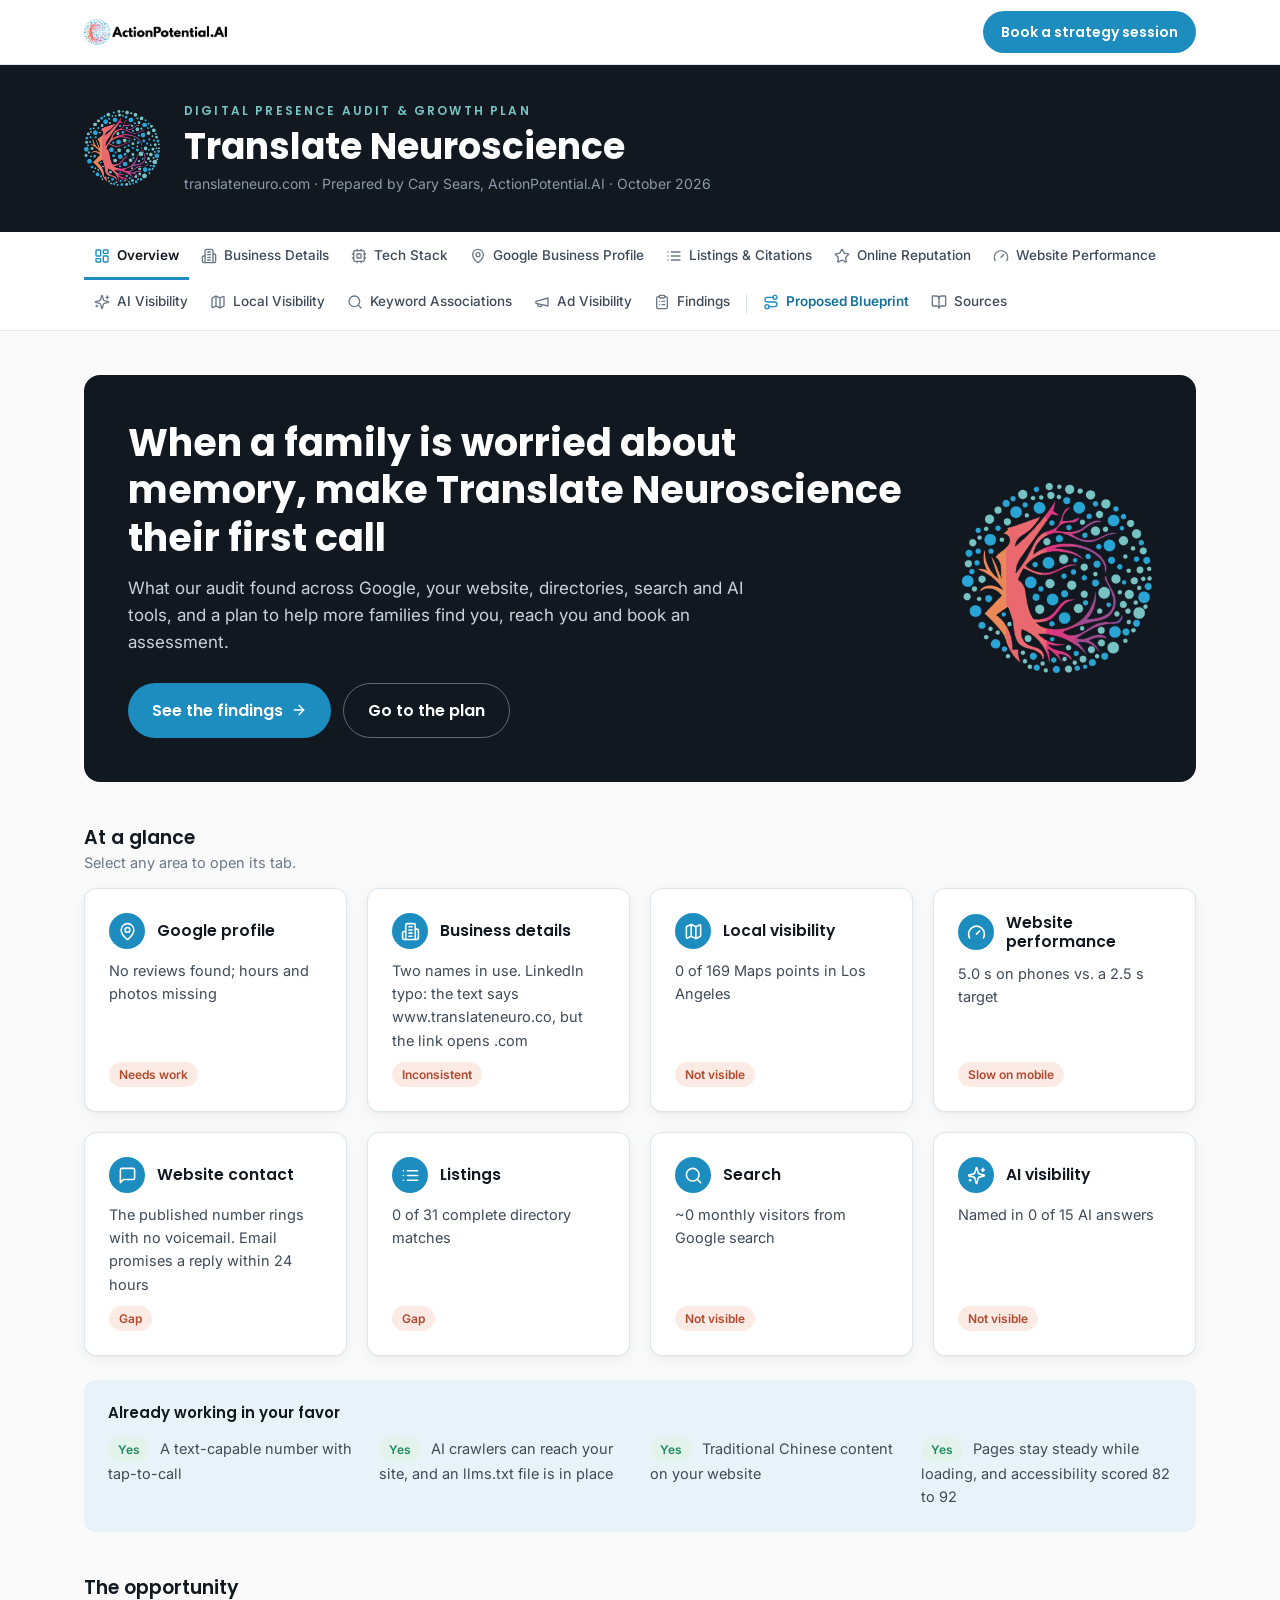
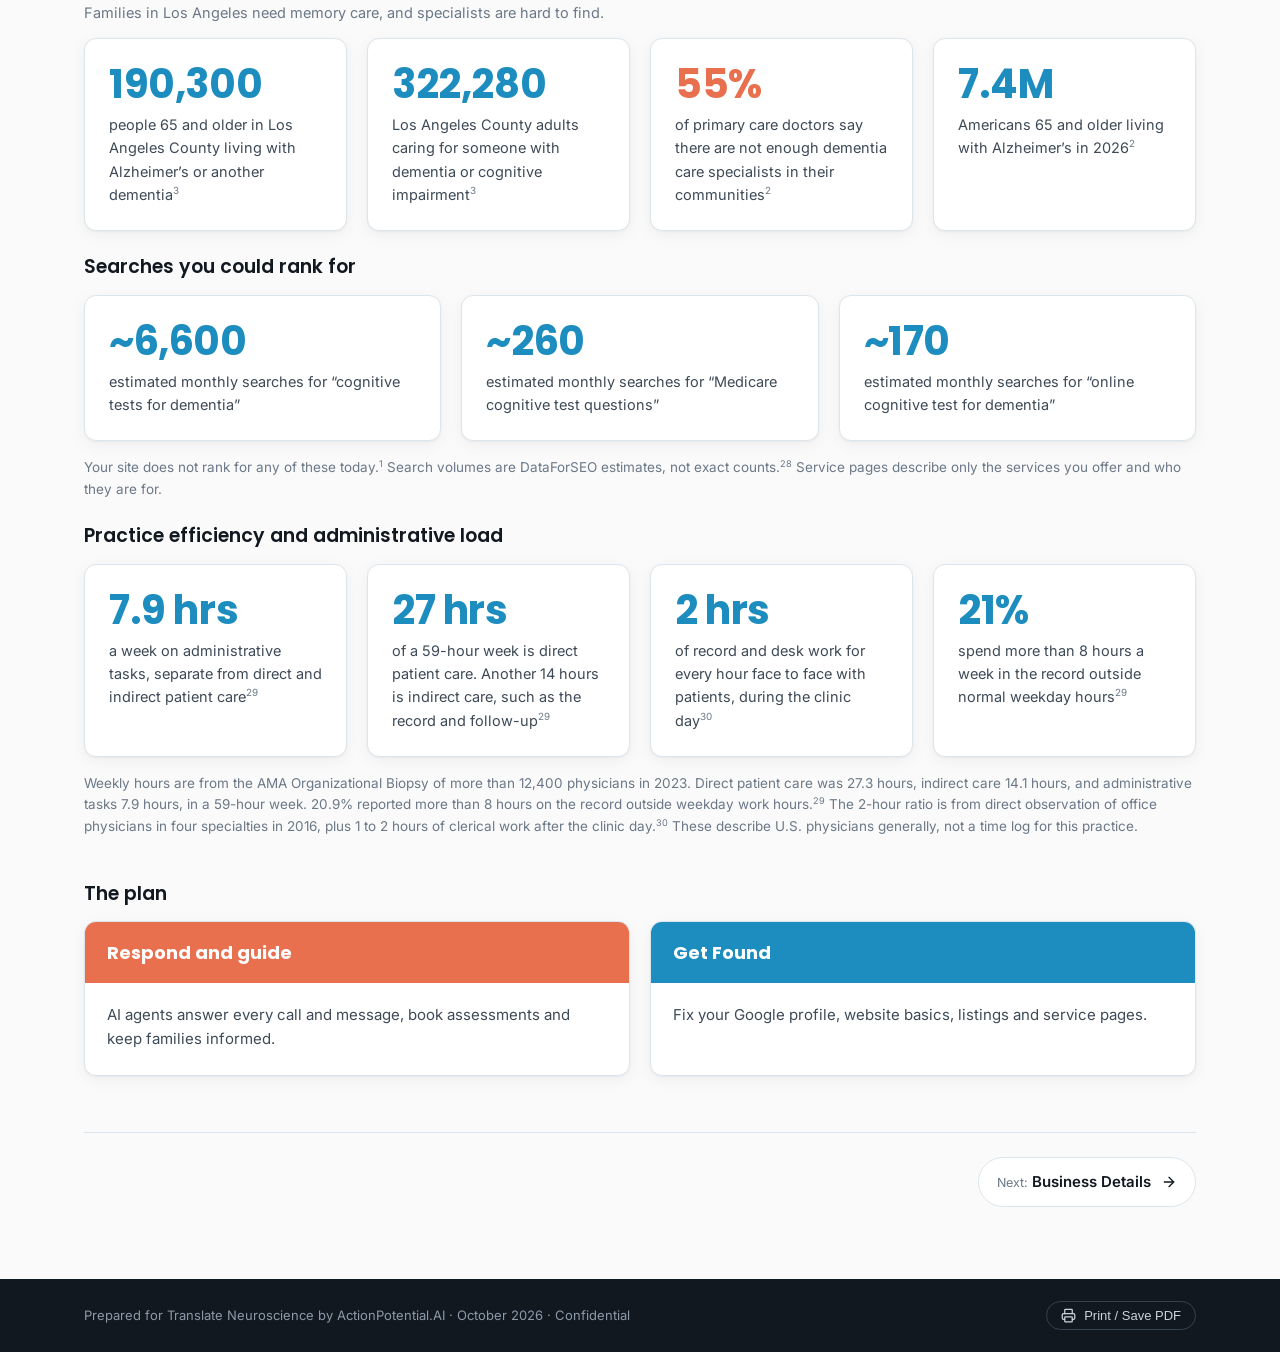
==== commit 0cb8ede7: "Show the administrative-load opportunity on Overview. The new cards use the AMA 2023 physician time " ====
--- a/index.html
+++ b/index.html
@@ -164,6 +164,14 @@
       <div class="card stat"><div class="num">~170</div><div class="label">estimated monthly searches for “online cognitive test for dementia”</div></div>
     </div>
     <p class="small mt-16">Your site does not rank for any of these today.<sup>1</sup> Search volumes are DataForSEO estimates, not exact counts.<sup>28</sup> Service pages describe only the services you offer and who they are for.</p>
+    <h3 class="block-title mt-24">Practice efficiency and administrative load</h3>
+    <div class="grid g-4">
+      <div class="card stat"><div class="num">7.9 hrs</div><div class="label">a week on administrative tasks, separate from direct and indirect patient care<sup>29</sup></div></div>
+      <div class="card stat"><div class="num">27 hrs</div><div class="label">of a 59-hour week is direct patient care. Another 14 hours is indirect care, such as the record and follow-up<sup>29</sup></div></div>
+      <div class="card stat"><div class="num">2 hrs</div><div class="label">of record and desk work for every hour face to face with patients, during the clinic day<sup>30</sup></div></div>
+      <div class="card stat"><div class="num">21%</div><div class="label">spend more than 8 hours a week in the record outside normal weekday hours<sup>29</sup></div></div>
+    </div>
+    <p class="small mt-16">Weekly hours are from the AMA Organizational Biopsy of more than 12,400 physicians in 2023. Direct patient care was 27.3 hours, indirect care 14.1 hours, and administrative tasks 7.9 hours, in a 59-hour week. 20.9% reported more than 8 hours on the record outside weekday work hours.<sup>29</sup> The 2-hour ratio is from direct observation of office physicians in four specialties in 2016, plus 1 to 2 hours of clerical work after the clinic day.<sup>30</sup> These describe U.S. physicians generally, not a time log for this practice.</p>
   </div>
 
   <div class="block">
@@ -1493,6 +1501,8 @@
     <li>BrightLocal, <a href="https://www.brightlocal.com/research/local-consumer-review-survey-2025/" target="_blank" rel="noopener">Local Consumer Review Survey 2025</a>: survey of 1,026 U.S. consumers; 71% always or regularly read online reviews when browsing for local businesses, and only 4% never read them</li>
     <li>Tebra, <a href="https://www.tebra.com/theintake/healthcare-reports/online-healthcare-reviews-patient-trust" target="_blank" rel="noopener">How Online Reviews Shape Patient Trust, Loyalty, and Specialist Growth in 2025</a>: survey of 803 U.S. patients; nearly 1 in 2 (45%) regularly read reviews before booking a healthcare appointment, and half say having no reviews is as concerning as having negative reviews</li>
     <li>DataForSEO, <a href="https://dataforseo.com/help-center/how-to-get-precise-search-volume-for-keywords-with-the-dataforseo-search-volume-endpoint" target="_blank" rel="noopener">keyword search-volume data</a>, pulled October 2026 for the audit (source 1): monthly search volumes are Google Ads–based modeled estimates — rounded, averaged over 12 months, and grouped across close keyword variants — so treat them as directional estimates of demand, not exact search counts; they are not Los Angeles–specific figures</li>
+    <li>American Medical Association, <a href="https://www.ama-assn.org/practice-management/physician-health/burnout-way-down-pajama-time-stands-still" target="_blank" rel="noopener">Organizational Biopsy</a>, 2023, as reported August 13, 2024. More than 12,400 physician responses from 81 health systems in 31 states. Physicians reported a 59-hour week: 27.3 hours on direct patient care, 14.1 hours on indirect patient care, and 7.9 hours on administrative tasks. 20.9% spent more than 8 hours on the electronic health record outside weekday hours of 5:30 p.m. to 7 a.m. Results are limited to the organizations that chose to participate</li>
+    <li>C. Sinsky and colleagues, <a href="https://www.acpjournals.org/doi/10.7326/M16-0961" target="_blank" rel="noopener">“Allocation of Physician Time in Ambulatory Practice: A Time and Motion Study in 4 Specialties,”</a> Annals of Internal Medicine, 2016. Direct observation of 57 U.S. physicians in family medicine, internal medicine, cardiology, and orthopedics: for every hour of direct clinical face time with patients, nearly 2 additional hours were spent on electronic health record and desk work during the clinic day. Physicians who kept after-hours diaries reported another 1 to 2 hours of personal time each night on computer and clerical work. The practices were self-selected</li>
   </ol>
 </section>
 
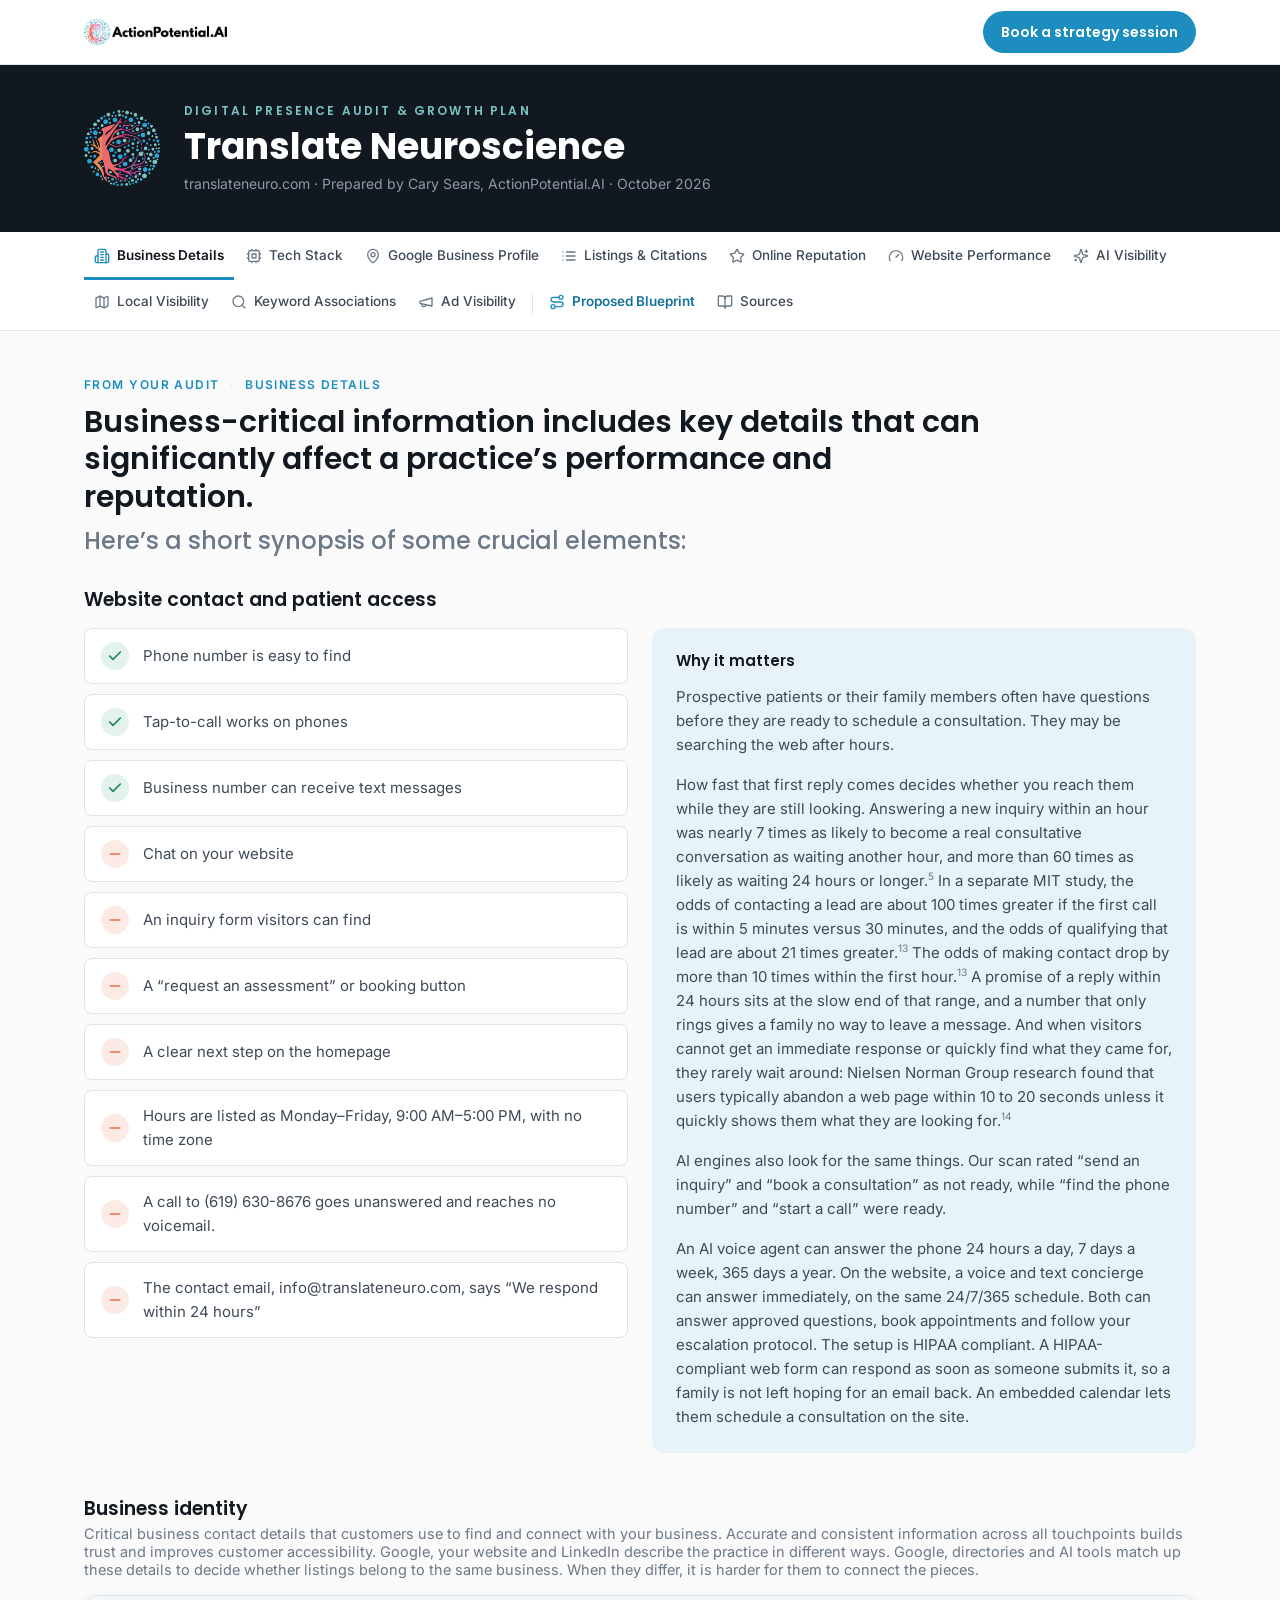
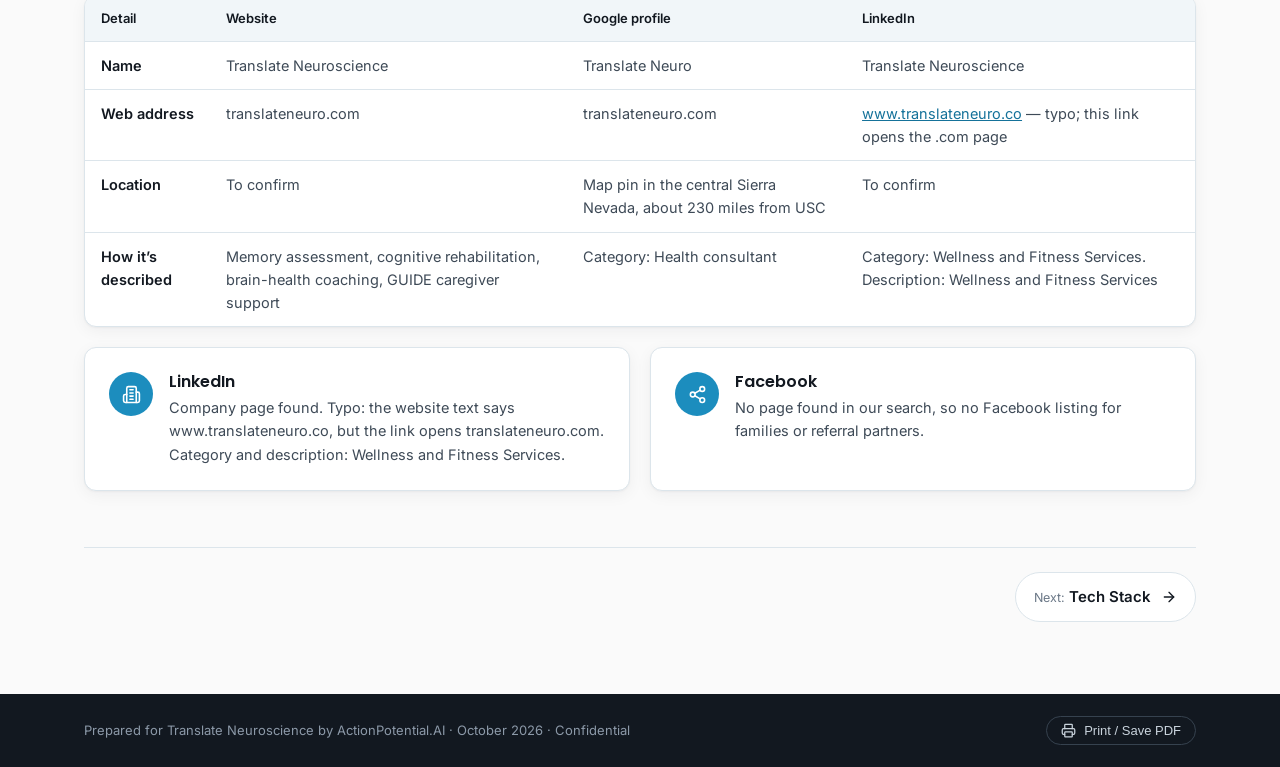
==== commit cb7ef933: "Remove the Overview and Findings pages. The report now opens on Business Details. The logo and tab o" ====
--- a/index.html
+++ b/index.html
@@ -67,7 +67,7 @@
 <!-- ===================== HEADER ===================== -->
 <div class="topbar">
   <div class="wrap">
-    <a class="logo" href="#overview" aria-label="ActionPotential.AI, go to Overview"><img src="assets/img/logo-wordmark.png" alt="ActionPotential.AI" width="800" height="145"></a>
+    <a class="logo" href="#business" aria-label="ActionPotential.AI, go to Business Details"><img src="assets/img/logo-wordmark.png" alt="ActionPotential.AI" width="800" height="145"></a>
     <a class="btn" href="https://link.actionpotential.ai/widget/booking/ksD7NPYqg5JoFugUIJnm" target="_blank" rel="noopener">Book a strategy session</a>
   </div>
 </div>
@@ -87,7 +87,6 @@
 <div class="tabs">
   <div class="wrap">
     <div class="tablist" role="tablist" aria-label="Report sections">
-      <a class="tab" role="tab" href="#overview"><svg class="icon"><use href="#i-layout-dashboard"/></svg>Overview</a>
       <a class="tab" role="tab" href="#business"><svg class="icon"><use href="#i-building-2"/></svg>Business Details</a>
       <a class="tab" role="tab" href="#tech"><svg class="icon"><use href="#i-cpu"/></svg>Tech Stack</a>
       <a class="tab" role="tab" href="#gbp"><svg class="icon"><use href="#i-map-pin"/></svg>Google Business Profile</a>
@@ -98,7 +97,6 @@
       <a class="tab" role="tab" href="#local"><svg class="icon"><use href="#i-map"/></svg>Local Visibility</a>
       <a class="tab" role="tab" href="#keywords"><svg class="icon"><use href="#i-search"/></svg>Keyword Associations</a>
       <a class="tab" role="tab" href="#ads"><svg class="icon"><use href="#i-megaphone"/></svg>Ad Visibility</a>
-      <a class="tab" role="tab" href="#findings"><svg class="icon"><use href="#i-clipboard-list"/></svg>Findings</a>
       <span class="tab-sep" aria-hidden="true"></span>
       <a class="tab plan" role="tab" href="#blueprint"><svg class="icon"><use href="#i-route"/></svg>Proposed Blueprint</a>
       <a class="tab" role="tab" href="#sources"><svg class="icon"><use href="#i-book-open"/></svg>Sources</a>
@@ -108,81 +106,6 @@
 
 <main>
 <div class="wrap">
-
-<!-- =========================================================
-     TAB 1 · OVERVIEW
-     ========================================================= -->
-<section class="panel" id="overview" role="tabpanel">
-  <div class="feature">
-    <div>
-      <h2>When a family is worried about memory, make Translate Neuroscience their first call</h2>
-      <p>What our audit found across Google, your website, directories, search and AI tools, and a plan to help more families find you, reach you and book an assessment.</p>
-      <div class="actions">
-        <a class="btn btn-lg" href="#findings">See the findings <svg class="icon"><use href="#i-arrow-right"/></svg></a>
-        <a class="btn btn-lg btn-ghost" href="#blueprint">Go to the plan</a>
-      </div>
-    </div>
-    <img class="mark" src="assets/img/mark.png" alt="" width="300" height="299">
-  </div>
-
-  <div class="block">
-    <h3 class="block-title">At a glance<small>Select any area to open its tab.</small></h3>
-    <div class="grid g-4">
-      <a class="card glance" href="#gbp"><div class="gh"><span class="ic sm"><svg class="icon"><use href="#i-map-pin"/></svg></span><h3>Google profile</h3></div><p>No reviews found; hours and photos missing</p><span class="pill warn">Needs work</span></a>
-      <a class="card glance" href="#business"><div class="gh"><span class="ic sm"><svg class="icon"><use href="#i-building-2"/></svg></span><h3>Business details</h3></div><p>Two names in use. LinkedIn typo: the text says www.translateneuro.co, but the link opens .com</p><span class="pill warn">Inconsistent</span></a>
-      <a class="card glance" href="#local"><div class="gh"><span class="ic sm"><svg class="icon"><use href="#i-map"/></svg></span><h3>Local visibility</h3></div><p>0 of 169 Maps points in Los Angeles</p><span class="pill warn">Not visible</span></a>
-      <a class="card glance" href="#performance"><div class="gh"><span class="ic sm"><svg class="icon"><use href="#i-gauge"/></svg></span><h3>Website performance</h3></div><p>5.0&nbsp;s on phones vs. a 2.5&nbsp;s target</p><span class="pill warn">Slow on mobile</span></a>
-      <a class="card glance" href="#business"><div class="gh"><span class="ic sm"><svg class="icon"><use href="#i-message-square"/></svg></span><h3>Website contact</h3></div><p>The published number rings with no voicemail. Email promises a reply within 24 hours</p><span class="pill warn">Gap</span></a>
-      <a class="card glance" href="#listings"><div class="gh"><span class="ic sm"><svg class="icon"><use href="#i-list"/></svg></span><h3>Listings</h3></div><p>0 of 31 complete directory matches</p><span class="pill warn">Gap</span></a>
-      <a class="card glance" href="#keywords"><div class="gh"><span class="ic sm"><svg class="icon"><use href="#i-search"/></svg></span><h3>Search</h3></div><p>~0 monthly visitors from Google search</p><span class="pill warn">Not visible</span></a>
-      <a class="card glance" href="#ai"><div class="gh"><span class="ic sm"><svg class="icon"><use href="#i-sparkles"/></svg></span><h3>AI visibility</h3></div><p>Named in 0 of 15 AI answers</p><span class="pill warn">Not visible</span></a>
-    </div>
-
-    <div class="why mt-24">
-      <h3>Already working in your favor</h3>
-      <div class="grid g-4 strengths">
-        <p><span class="pill ok">Yes</span> A text-capable number with tap-to-call</p>
-        <p><span class="pill ok">Yes</span> AI crawlers can reach your site, and an llms.txt file is in place</p>
-        <p><span class="pill ok">Yes</span> Traditional Chinese content on your website</p>
-        <p><span class="pill ok">Yes</span> Pages stay steady while loading, and accessibility scored 82 to 92</p>
-      </div>
-    </div>
-  </div>
-
-  <div class="block">
-    <h3 class="block-title">The opportunity<small>Families in Los Angeles need memory care, and specialists are hard to find.</small></h3>
-    <div class="grid g-4">
-      <div class="card stat"><div class="num">190,300</div><div class="label">people 65 and older in Los Angeles County living with Alzheimer’s or another dementia<sup>3</sup></div></div>
-      <div class="card stat"><div class="num">322,280</div><div class="label">Los Angeles County adults caring for someone with dementia or cognitive impairment<sup>3</sup></div></div>
-      <div class="card stat coral"><div class="num">55%</div><div class="label">of primary care doctors say there are not enough dementia care specialists in their communities<sup>2</sup></div></div>
-      <div class="card stat"><div class="num">7.4M</div><div class="label">Americans 65 and older living with Alzheimer’s in 2026<sup>2</sup></div></div>
-    </div>
-    <h3 class="block-title mt-24">Searches you could rank for</h3>
-    <div class="grid g-3">
-      <div class="card stat"><div class="num">~6,600</div><div class="label">estimated monthly searches for “cognitive tests for dementia”</div></div>
-      <div class="card stat"><div class="num">~260</div><div class="label">estimated monthly searches for “Medicare cognitive test questions”</div></div>
-      <div class="card stat"><div class="num">~170</div><div class="label">estimated monthly searches for “online cognitive test for dementia”</div></div>
-    </div>
-    <p class="small mt-16">Your site does not rank for any of these today.<sup>1</sup> Search volumes are DataForSEO estimates, not exact counts.<sup>28</sup> Service pages describe only the services you offer and who they are for.</p>
-    <h3 class="block-title mt-24">Practice efficiency and administrative load</h3>
-    <div class="grid g-4">
-      <div class="card stat"><div class="num">7.9 hrs</div><div class="label">a week on administrative tasks, separate from direct and indirect patient care<sup>29</sup></div></div>
-      <div class="card stat"><div class="num">27 hrs</div><div class="label">of a 59-hour week is direct patient care. Another 14 hours is indirect care, such as the record and follow-up<sup>29</sup></div></div>
-      <div class="card stat"><div class="num">2 hrs</div><div class="label">of record and desk work for every hour face to face with patients, during the clinic day<sup>30</sup></div></div>
-      <div class="card stat"><div class="num">21%</div><div class="label">spend more than 8 hours a week in the record outside normal weekday hours<sup>29</sup></div></div>
-    </div>
-    <p class="small mt-16">Weekly hours are from the AMA Organizational Biopsy of more than 12,400 physicians in 2023. Direct patient care was 27.3 hours, indirect care 14.1 hours, and administrative tasks 7.9 hours, in a 59-hour week. 20.9% reported more than 8 hours on the record outside weekday work hours.<sup>29</sup> The 2-hour ratio is from direct observation of office physicians in four specialties in 2016, plus 1 to 2 hours of clerical work after the clinic day.<sup>30</sup> These describe U.S. physicians generally, not a time log for this practice.</p>
-  </div>
-
-  <div class="block">
-    <h3 class="block-title">The plan</h3>
-    <div class="grid g-2">
-      <a class="stage-card s1" href="#blueprint"><div class="head"><h3>Respond and guide</h3></div><div class="content"><p>AI agents answer every call and message, book assessments and keep families informed.</p></div></a>
-      <a class="stage-card s2" href="#blueprint"><div class="head"><h3>Get Found</h3></div><div class="content"><p>Fix your Google profile, website basics, listings and service pages.</p></div></a>
-    </div>
-  </div>
-
-</section>
 
 <!-- =========================================================
      TAB 2 · BUSINESS DETAILS
@@ -1141,41 +1064,6 @@
 </section>
 
 <!-- =========================================================
-     TAB 12 · FINDINGS
-     ========================================================= -->
-<section class="panel" id="findings" role="tabpanel">
-  <div class="panel-head">
-    <div class="eyebrow">Summary of findings</div>
-    <h2>Every finding in one place, ranked by impact</h2>
-    <p class="intro">Priority is our recommendation, based on how directly each item affects whether a family can find you, trust you and reach you.</p>
-  </div>
-
-  <div class="block table-wrap">
-    <table class="wide">
-      <thead><tr><th>Priority</th><th>Finding</th><th>Tab</th></tr></thead>
-      <tbody>
-        <tr><td><span class="pill high">High</span></td><td>No way to ask a question or request an assessment online: no chat, form or booking button. The published phone rings with no voicemail, and the email line says a reply within 24 hours</td><td><a href="#business">Business Details</a></td></tr>
-        <tr><td><span class="pill high">High</span></td><td>No Google reviews found</td><td><a href="#reputation">Online Reputation</a></td></tr>
-        <tr><td><span class="pill high">High</span></td><td>Google category is “Health consultant”; hours and photos missing</td><td><a href="#gbp">Google Business Profile</a></td></tr>
-        <tr><td><span class="pill high">High</span></td><td>Two names, and a map pin about 230 miles from USC</td><td><a href="#business">Business Details</a></td></tr>
-        <tr><td><span class="pill high">High</span></td><td>Not found at any of 169 Maps points in Los Angeles</td><td><a href="#local">Local Visibility</a></td></tr>
-        <tr><td><span class="pill high">High</span></td><td>Main content takes 5.0&nbsp;s to appear on phones (target 2.5&nbsp;s)</td><td><a href="#performance">Website Performance</a></td></tr>
-        <tr><td><span class="pill high">High</span></td><td>Named in 0 of 15 AI answers</td><td><a href="#ai">AI Visibility</a></td></tr>
-        <tr><td><span class="pill med">Medium</span></td><td>No H1, meta description or internal links on the homepage; no XML sitemap</td><td><a href="#keywords">Keyword Associations</a></td></tr>
-        <tr><td><span class="pill med">Medium</span></td><td>0 complete matches across 31 directories</td><td><a href="#listings">Listings &amp; Citations</a></td></tr>
-        <tr><td><span class="pill med">Medium</span></td><td>Not ranking for any of 19 cognitive-health searches, including an estimated 6,600 a month for “cognitive tests for dementia”</td><td><a href="#keywords">Keyword Associations</a></td></tr>
-        <tr><td><span class="pill med">Medium</span></td><td>Schema covers 2 of 6 business details; most content depends on JavaScript</td><td><a href="#keywords">Keyword Associations</a></td></tr>
-        <tr><td><span class="pill med">Medium</span></td><td>44% spam score on linking sites; domain rating 0 / 100</td><td><a href="#keywords">Keyword Associations</a></td></tr>
-        <tr><td><span class="pill med">Medium</span></td><td>No Facebook page; LinkedIn typo: the text says www.translateneuro.co, but the link opens the .com page. LinkedIn category and description: Wellness and Fitness Services</td><td><a href="#business">Business Details</a></td></tr>
-        <tr><td><span class="pill low">Low</span></td><td>No analytics or tag manager detected</td><td><a href="#tech">Tech Stack</a></td></tr>
-        <tr><td><span class="pill low">Low</span></td><td>No active ads detected; no ad tracking in place</td><td><a href="#ads">Ad Visibility</a></td></tr>
-      </tbody>
-    </table>
-  </div>
-
-</section>
-
-<!-- =========================================================
      TAB 13 · PROPOSED BLUEPRINT
      ========================================================= -->
 <section class="panel" id="blueprint" role="tabpanel">
@@ -1501,8 +1389,6 @@
     <li>BrightLocal, <a href="https://www.brightlocal.com/research/local-consumer-review-survey-2025/" target="_blank" rel="noopener">Local Consumer Review Survey 2025</a>: survey of 1,026 U.S. consumers; 71% always or regularly read online reviews when browsing for local businesses, and only 4% never read them</li>
     <li>Tebra, <a href="https://www.tebra.com/theintake/healthcare-reports/online-healthcare-reviews-patient-trust" target="_blank" rel="noopener">How Online Reviews Shape Patient Trust, Loyalty, and Specialist Growth in 2025</a>: survey of 803 U.S. patients; nearly 1 in 2 (45%) regularly read reviews before booking a healthcare appointment, and half say having no reviews is as concerning as having negative reviews</li>
     <li>DataForSEO, <a href="https://dataforseo.com/help-center/how-to-get-precise-search-volume-for-keywords-with-the-dataforseo-search-volume-endpoint" target="_blank" rel="noopener">keyword search-volume data</a>, pulled October 2026 for the audit (source 1): monthly search volumes are Google Ads–based modeled estimates — rounded, averaged over 12 months, and grouped across close keyword variants — so treat them as directional estimates of demand, not exact search counts; they are not Los Angeles–specific figures</li>
-    <li>American Medical Association, <a href="https://www.ama-assn.org/practice-management/physician-health/burnout-way-down-pajama-time-stands-still" target="_blank" rel="noopener">Organizational Biopsy</a>, 2023, as reported August 13, 2024. More than 12,400 physician responses from 81 health systems in 31 states. Physicians reported a 59-hour week: 27.3 hours on direct patient care, 14.1 hours on indirect patient care, and 7.9 hours on administrative tasks. 20.9% spent more than 8 hours on the electronic health record outside weekday hours of 5:30 p.m. to 7 a.m. Results are limited to the organizations that chose to participate</li>
-    <li>C. Sinsky and colleagues, <a href="https://www.acpjournals.org/doi/10.7326/M16-0961" target="_blank" rel="noopener">“Allocation of Physician Time in Ambulatory Practice: A Time and Motion Study in 4 Specialties,”</a> Annals of Internal Medicine, 2016. Direct observation of 57 U.S. physicians in family medicine, internal medicine, cardiology, and orthopedics: for every hour of direct clinical face time with patients, nearly 2 additional hours were spent on electronic health record and desk work during the clinic day. Physicians who kept after-hours diaries reported another 1 to 2 hours of personal time each night on computer and clerical work. The practices were self-selected</li>
   </ol>
 </section>
 
